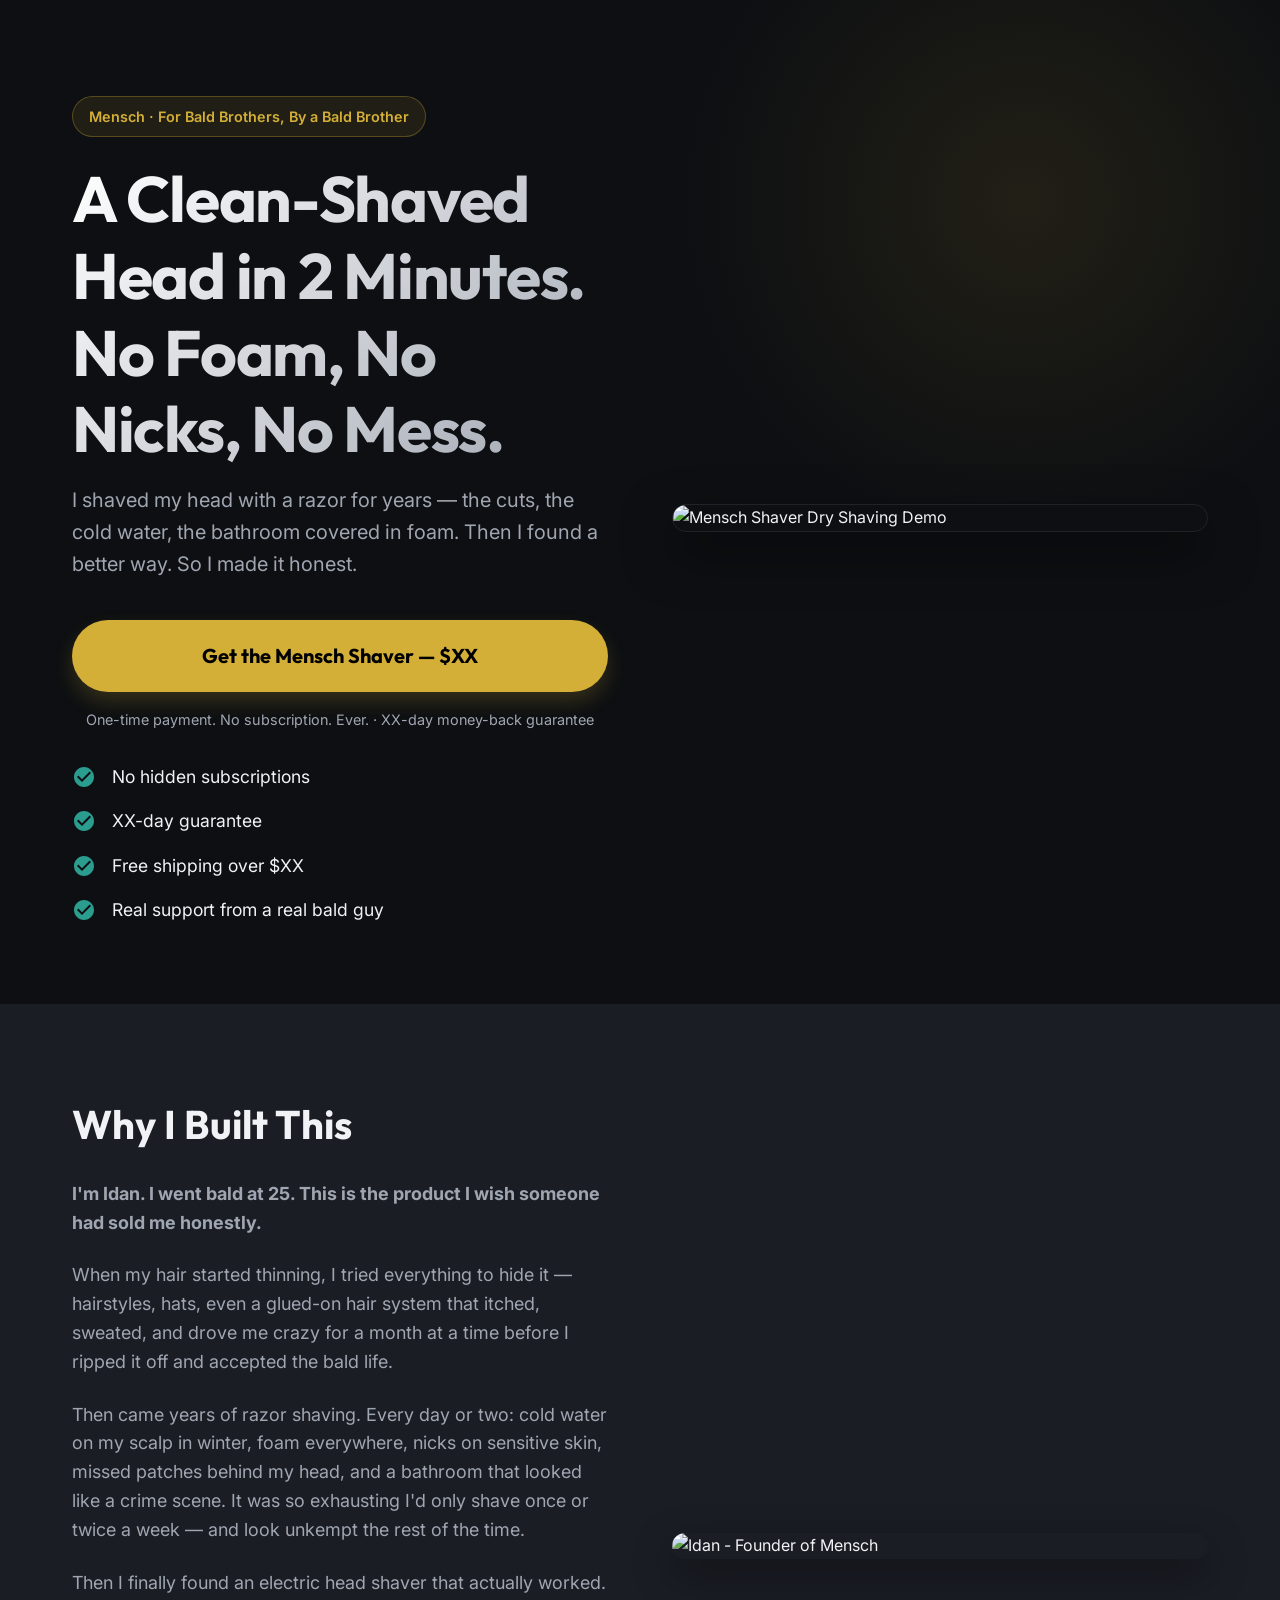
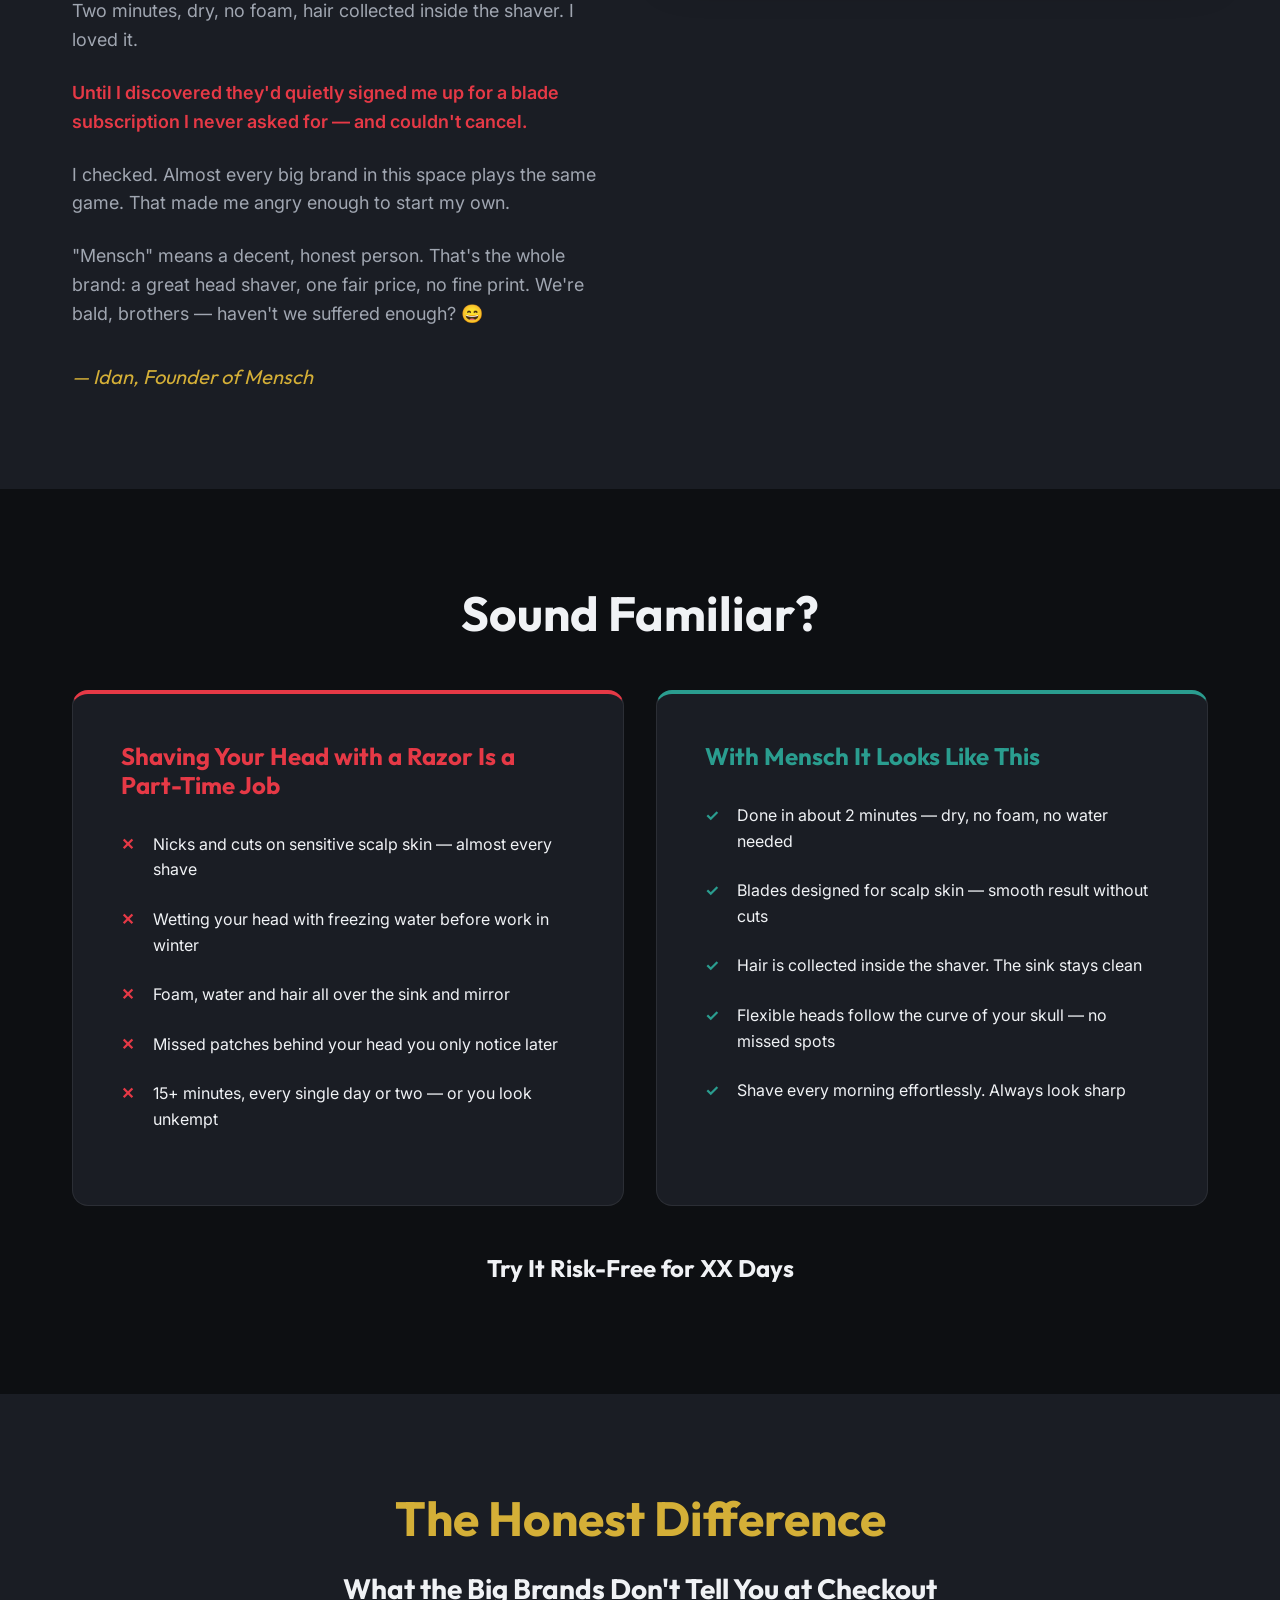
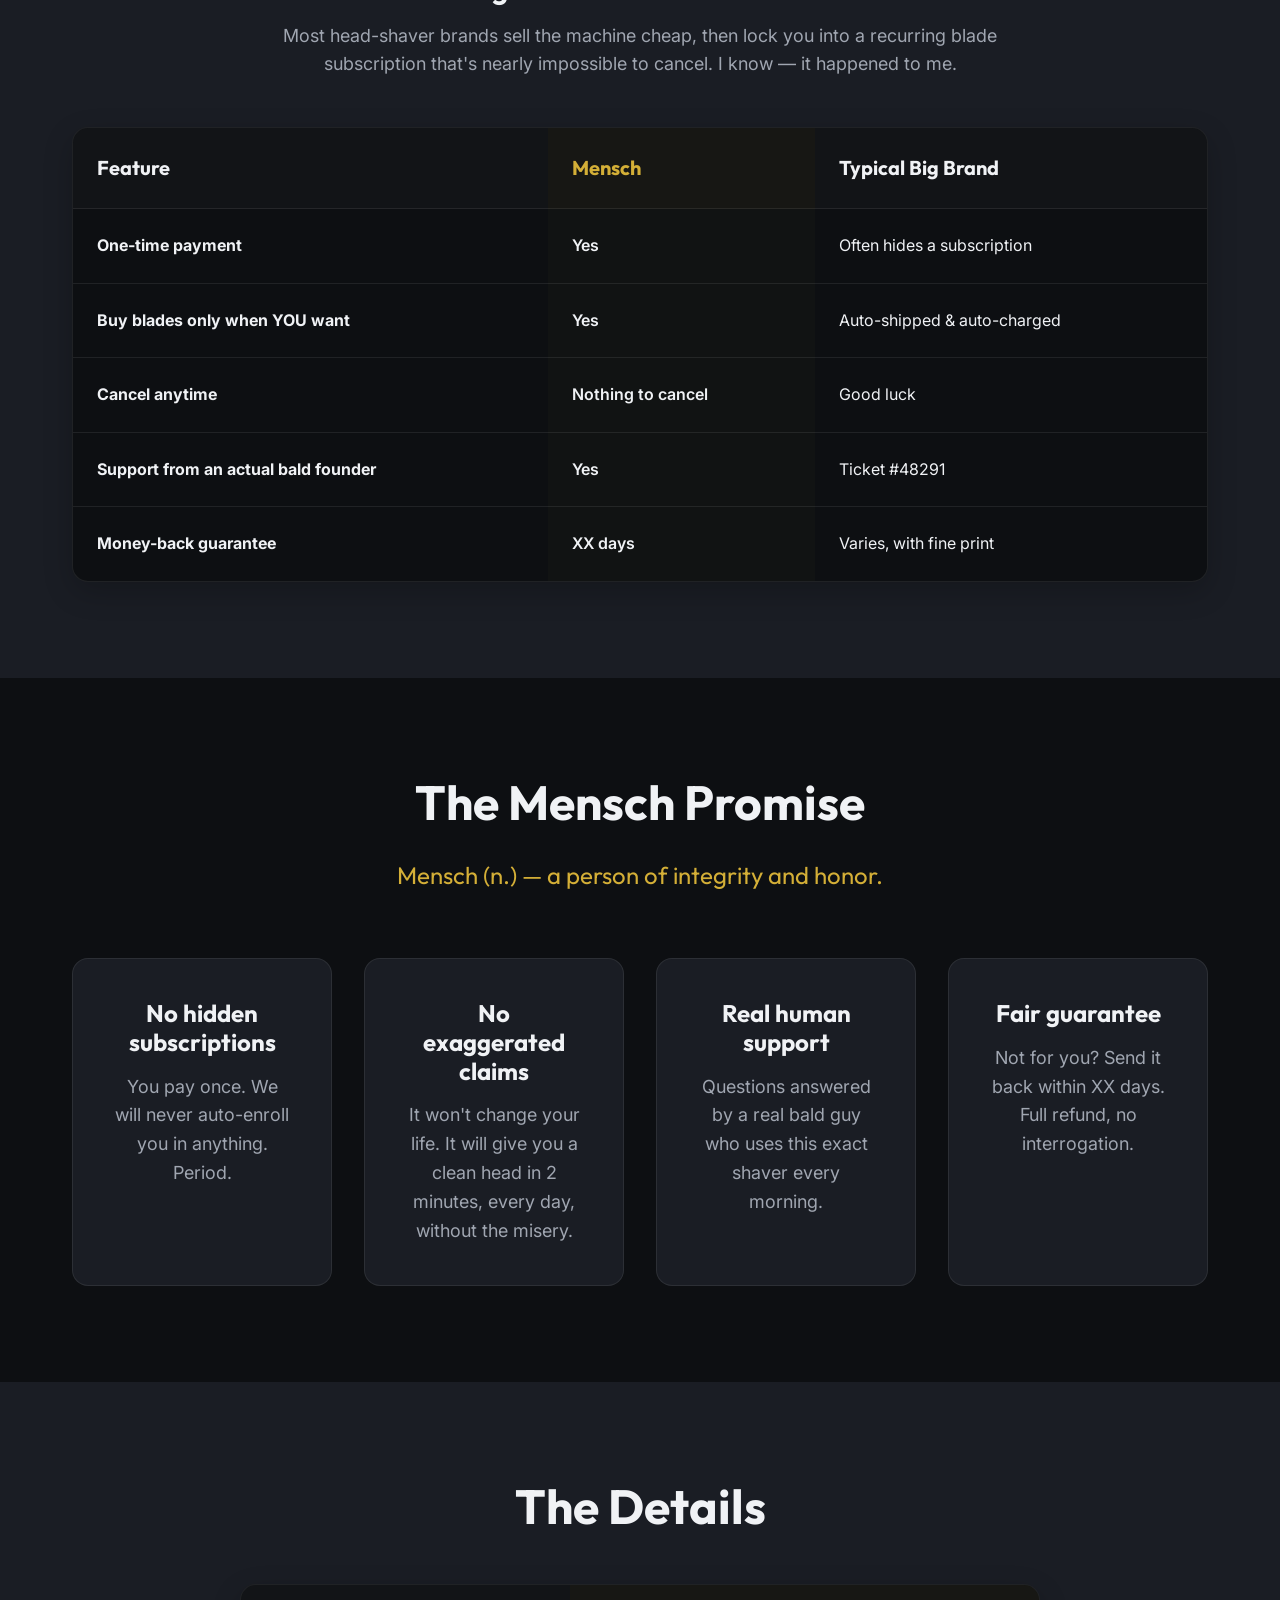
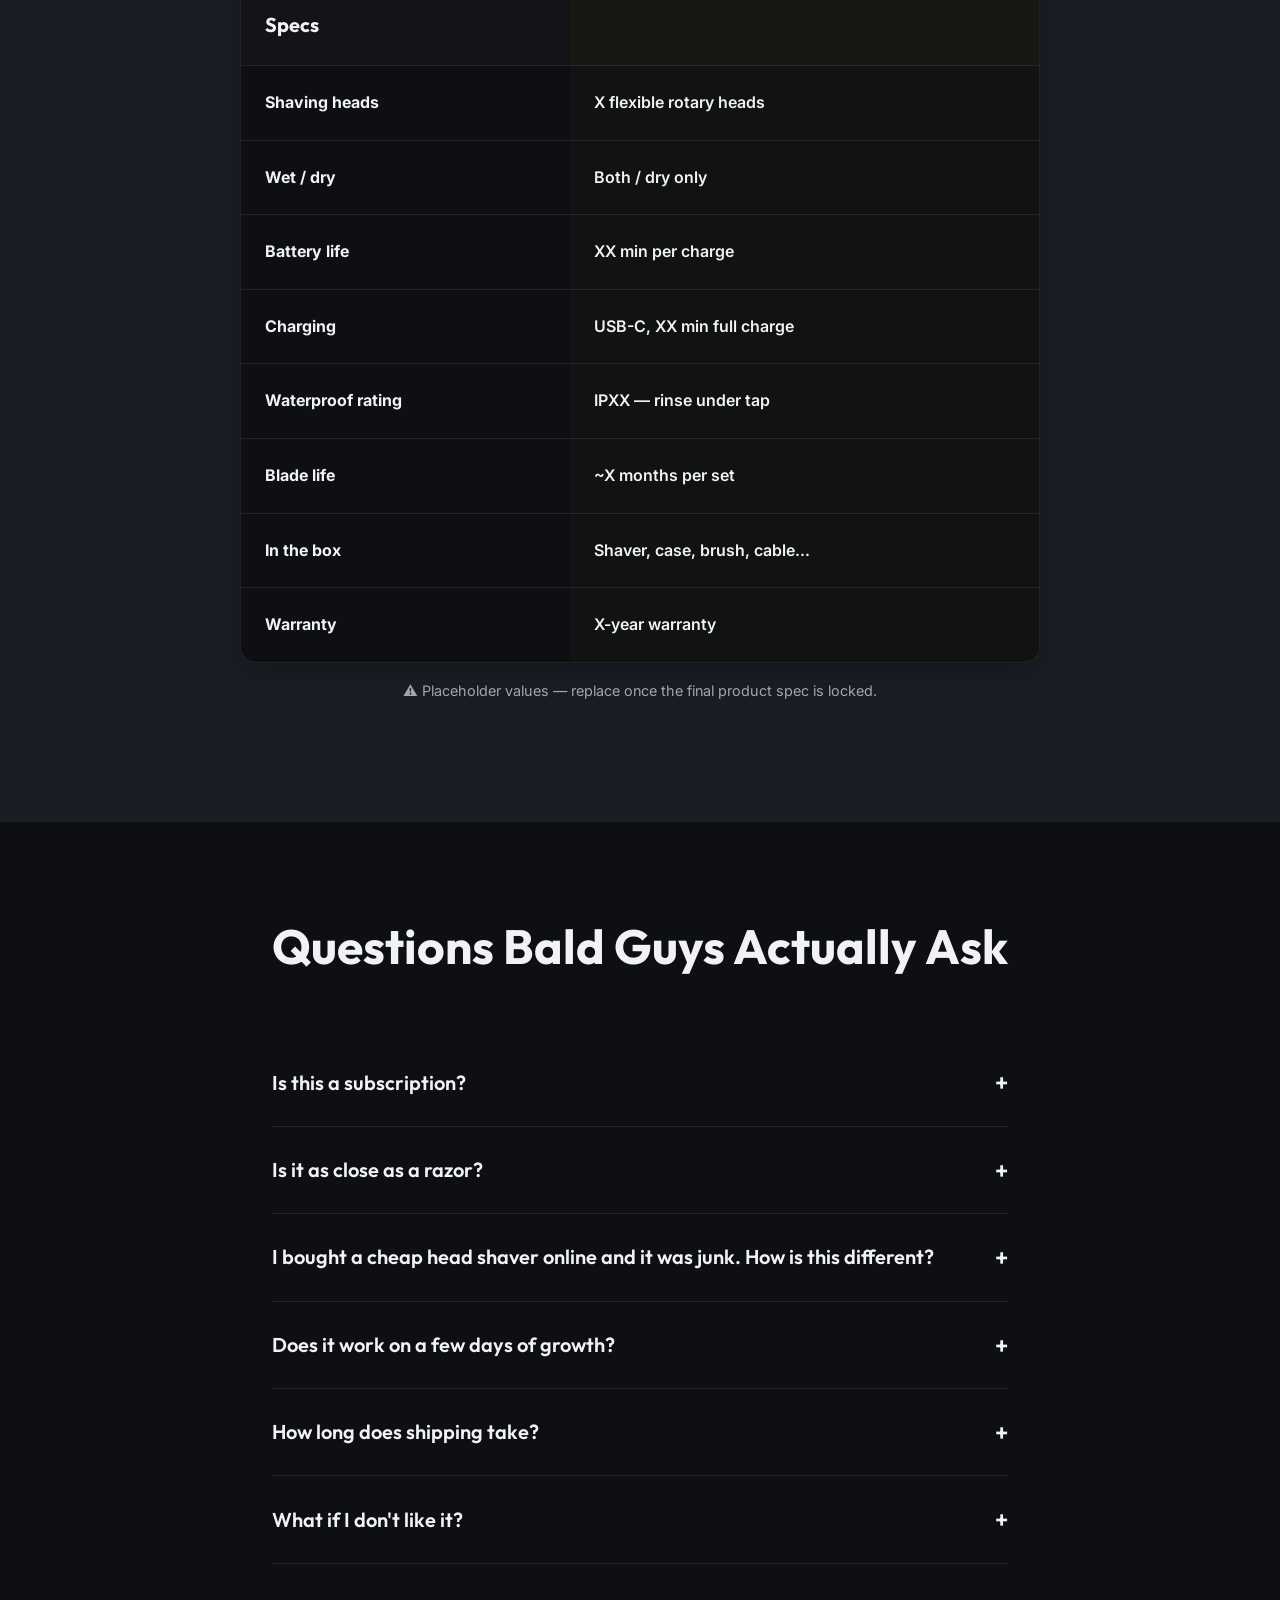
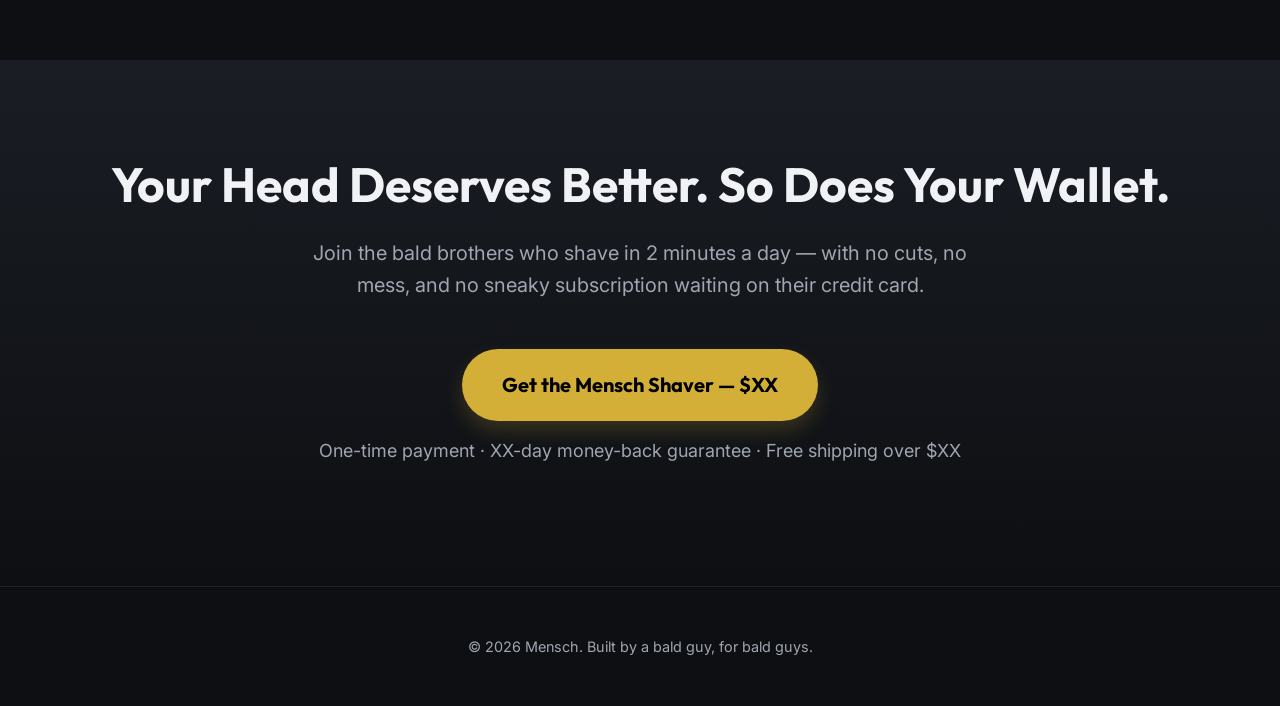
==== v2/index.html @ 5b94446e "Add files via upload" ====
<!DOCTYPE html>
<html lang="en">
<head>
    <meta charset="UTF-8">
    <meta name="viewport" content="width=device-width, initial-scale=1.0">
    <title>Mensch Shaver | For Bald Brothers</title>
    
    <!-- Google Fonts -->
    <link rel="preconnect" href="https://fonts.googleapis.com">
    <link rel="preconnect" href="https://fonts.gstatic.com" crossorigin>
    <link href="https://fonts.googleapis.com/css2?family=Inter:wght@400;500;600&family=Outfit:wght@500;700;800&display=swap" rel="stylesheet">
    
    <link rel="stylesheet" href="styles.css">
</head>
<body>

    <!-- Hero Section -->
    <header class="hero">
        <div class="container hero-content">
            <div class="fade-in">
                <span class="brand-badge">Mensch &middot; For Bald Brothers, By a Bald Brother</span>
                <h1>A Clean-Shaved Head in 2 Minutes.<br>No Foam, No Nicks, No Mess.</h1>
                <p class="hero-subtitle">I shaved my head with a razor for years — the cuts, the cold water, the bathroom covered in foam. Then I found a better way. So I made it honest.</p>
                
                <a href="#cta" class="cta-button" style="display: block; margin-bottom: 0.5rem;">Get the Mensch Shaver — $XX</a>
                <span class="payment-guarantee">One-time payment. No subscription. Ever. &middot; XX-day money-back guarantee</span>

                <ul class="hero-checklist">
                    <li>
                        <svg viewBox="0 0 24 24"><path d="M12 2C6.48 2 2 6.48 2 12s4.48 10 10 10 10-4.48 10-10S17.52 2 12 2zm-2 15l-5-5 1.41-1.41L10 14.17l7.59-7.59L19 8l-9 9z"/></svg>
                        No hidden subscriptions
                    </li>
                    <li>
                        <svg viewBox="0 0 24 24"><path d="M12 2C6.48 2 2 6.48 2 12s4.48 10 10 10 10-4.48 10-10S17.52 2 12 2zm-2 15l-5-5 1.41-1.41L10 14.17l7.59-7.59L19 8l-9 9z"/></svg>
                        XX-day guarantee
                    </li>
                    <li>
                        <svg viewBox="0 0 24 24"><path d="M12 2C6.48 2 2 6.48 2 12s4.48 10 10 10 10-4.48 10-10S17.52 2 12 2zm-2 15l-5-5 1.41-1.41L10 14.17l7.59-7.59L19 8l-9 9z"/></svg>
                        Free shipping over $XX
                    </li>
                    <li>
                        <svg viewBox="0 0 24 24"><path d="M12 2C6.48 2 2 6.48 2 12s4.48 10 10 10 10-4.48 10-10S17.52 2 12 2zm-2 15l-5-5 1.41-1.41L10 14.17l7.59-7.59L19 8l-9 9z"/></svg>
                        Real support from a real bald guy
                    </li>
                </ul>
            </div>
            <div class="hero-image-container fade-in">
                <!-- Fallback to image if video is not available yet -->
                <img src="../assets/shaver.png" alt="Mensch Shaver Dry Shaving Demo">
            </div>
        </div>
    </header>

    <!-- Why I Built This -->
    <section class="story-section">
        <div class="container">
            <div class="story-grid">
                <div class="story-content fade-in">
                    <h2 style="font-size: 2.5rem; margin-bottom: 2rem;">Why I Built This</h2>
                    <p><strong>I'm Idan. I went bald at 25. This is the product I wish someone had sold me honestly.</strong></p>
                    <p>When my hair started thinning, I tried everything to hide it — hairstyles, hats, even a glued-on hair system that itched, sweated, and drove me crazy for a month at a time before I ripped it off and accepted the bald life.</p>
                    <p>Then came years of razor shaving. Every day or two: cold water on my scalp in winter, foam everywhere, nicks on sensitive skin, missed patches behind my head, and a bathroom that looked like a crime scene. It was so exhausting I'd only shave once or twice a week — and look unkempt the rest of the time.</p>
                    <p>Then I finally found an electric head shaver that actually worked. Two minutes, dry, no foam, hair collected inside the shaver. I loved it.</p>
                    <p style="color: var(--danger-color); font-weight: 600;">Until I discovered they'd quietly signed me up for a blade subscription I never asked for — and couldn't cancel.</p>
                    <p>I checked. Almost every big brand in this space plays the same game. That made me angry enough to start my own.</p>
                    <p>"Mensch" means a decent, honest person. That's the whole brand: a great head shaver, one fair price, no fine print. We're bald, brothers — haven't we suffered enough? 😄</p>
                    <div class="signature">— Idan, Founder of Mensch</div>
                </div>
                <div class="story-image fade-in">
                    <img src="../assets/idan.png" alt="Idan - Founder of Mensch">
                </div>
            </div>
        </div>
    </section>

    <!-- Pain vs Gain -->
    <section class="pain-gain-section">
        <div class="container">
            <h2 class="fade-in" style="text-align: center;">Sound Familiar?</h2>
            
            <div class="pain-gain-grid">
                <div class="pain-box fade-in">
                    <h3>Shaving Your Head with a Razor Is a Part-Time Job</h3>
                    <ul class="feature-list" style="margin-top: 2rem;">
                        <li>Nicks and cuts on sensitive scalp skin — almost every shave</li>
                        <li>Wetting your head with freezing water before work in winter</li>
                        <li>Foam, water and hair all over the sink and mirror</li>
                        <li>Missed patches behind your head you only notice later</li>
                        <li>15+ minutes, every single day or two — or you look unkempt</li>
                    </ul>
                </div>
                
                <div class="gain-box fade-in">
                    <h3>With Mensch It Looks Like This</h3>
                    <ul class="feature-list" style="margin-top: 2rem;">
                        <li>Done in about 2 minutes — dry, no foam, no water needed</li>
                        <li>Blades designed for scalp skin — smooth result without cuts</li>
                        <li>Hair is collected inside the shaver. The sink stays clean</li>
                        <li>Flexible heads follow the curve of your skull — no missed spots</li>
                        <li>Shave every morning effortlessly. Always look sharp</li>
                    </ul>
                </div>
            </div>
            
            <div class="fade-in" style="text-align: center; margin-top: 3rem;">
                <h3 style="color: var(--text-primary);">Try It Risk-Free for XX Days</h3>
            </div>
        </div>
    </section>

    <!-- The Honest Difference Table -->
    <section class="table-section">
        <div class="container fade-in">
            <div style="text-align: center; max-width: 800px; margin: 0 auto;">
                <h2 style="color: var(--accent-color);">The Honest Difference</h2>
                <h3 style="color: var(--text-primary); font-size: 1.75rem;">What the Big Brands Don't Tell You at Checkout</h3>
                <p>Most head-shaver brands sell the machine cheap, then lock you into a recurring blade subscription that's nearly impossible to cancel. I know — it happened to me.</p>
            </div>
            
            <div class="table-container">
                <table>
                    <thead>
                        <tr>
                            <th>Feature</th>
                            <th>Mensch</th>
                            <th>Typical Big Brand</th>
                        </tr>
                    </thead>
                    <tbody>
                        <tr>
                            <td><strong>One-time payment</strong></td>
                            <td>Yes</td>
                            <td>Often hides a subscription</td>
                        </tr>
                        <tr>
                            <td><strong>Buy blades only when YOU want</strong></td>
                            <td>Yes</td>
                            <td>Auto-shipped & auto-charged</td>
                        </tr>
                        <tr>
                            <td><strong>Cancel anytime</strong></td>
                            <td>Nothing to cancel</td>
                            <td>Good luck</td>
                        </tr>
                        <tr>
                            <td><strong>Support from an actual bald founder</strong></td>
                            <td>Yes</td>
                            <td>Ticket #48291</td>
                        </tr>
                        <tr>
                            <td><strong>Money-back guarantee</strong></td>
                            <td>XX days</td>
                            <td>Varies, with fine print</td>
                        </tr>
                    </tbody>
                </table>
            </div>
        </div>
    </section>

    <!-- The Mensch Promise -->
    <section class="promise-section" style="padding: 6rem 0;">
        <div class="container fade-in">
            <div style="text-align: center; margin-bottom: 4rem;">
                <h2>The Mensch Promise</h2>
                <p style="font-family: var(--font-heading); font-size: 1.5rem; color: var(--accent-color);">Mensch (n.) — a person of integrity and honor.</p>
            </div>
            
            <div class="promise-grid">
                <div class="promise-card">
                    <h3 style="color: var(--text-primary);">No hidden subscriptions</h3>
                    <p style="margin-bottom: 0;">You pay once. We will never auto-enroll you in anything. Period.</p>
                </div>
                <div class="promise-card">
                    <h3 style="color: var(--text-primary);">No exaggerated claims</h3>
                    <p style="margin-bottom: 0;">It won't change your life. It will give you a clean head in 2 minutes, every day, without the misery.</p>
                </div>
                <div class="promise-card">
                    <h3 style="color: var(--text-primary);">Real human support</h3>
                    <p style="margin-bottom: 0;">Questions answered by a real bald guy who uses this exact shaver every morning.</p>
                </div>
                <div class="promise-card">
                    <h3 style="color: var(--text-primary);">Fair guarantee</h3>
                    <p style="margin-bottom: 0;">Not for you? Send it back within XX days. Full refund, no interrogation.</p>
                </div>
            </div>
        </div>
    </section>

    <!-- Details Specs Table -->
    <section class="table-section">
        <div class="container fade-in">
            <h2 style="text-align: center;">The Details</h2>
            
            <div class="table-container" style="max-width: 800px; margin: 3rem auto 0 auto;">
                <table>
                    <thead>
                        <tr>
                            <th>Specs</th>
                            <th></th>
                        </tr>
                    </thead>
                    <tbody>
                        <tr>
                            <td><strong>Shaving heads</strong></td>
                            <td>X flexible rotary heads</td>
                        </tr>
                        <tr>
                            <td><strong>Wet / dry</strong></td>
                            <td>Both / dry only</td>
                        </tr>
                        <tr>
                            <td><strong>Battery life</strong></td>
                            <td>XX min per charge</td>
                        </tr>
                        <tr>
                            <td><strong>Charging</strong></td>
                            <td>USB-C, XX min full charge</td>
                        </tr>
                        <tr>
                            <td><strong>Waterproof rating</strong></td>
                            <td>IPXX — rinse under tap</td>
                        </tr>
                        <tr>
                            <td><strong>Blade life</strong></td>
                            <td>~X months per set</td>
                        </tr>
                        <tr>
                            <td><strong>In the box</strong></td>
                            <td>Shaver, case, brush, cable...</td>
                        </tr>
                        <tr>
                            <td><strong>Warranty</strong></td>
                            <td>X-year warranty</td>
                        </tr>
                    </tbody>
                </table>
            </div>
            <p style="text-align: center; margin-top: 1rem; font-size: 0.9rem;">⚠ Placeholder values — replace once the final product spec is locked.</p>
        </div>
    </section>

    <!-- FAQ -->
    <section class="faq-container" style="padding: 6rem 0;">
        <div class="container faq-section fade-in">
            <h2 style="text-align: center; margin-bottom: 4rem;">Questions Bald Guys Actually Ask</h2>
            
            <div class="faq-item">
                <div class="faq-question">
                    Is this a subscription?
                    <span class="faq-icon">+</span>
                </div>
                <div class="faq-answer">
                    <p>No. You buy the shaver once. When you eventually need new blades, you order them yourself — if and when you want. We will never auto-charge you.</p>
                </div>
            </div>
            
            <div class="faq-item">
                <div class="faq-question">
                    Is it as close as a razor?
                    <span class="faq-icon">+</span>
                </div>
                <div class="faq-answer">
                    <p>Honest answer: a razor is slightly closer. But the difference is hard to see or feel, and you get it without cuts, foam, water or 15 minutes of your morning. Most guys never go back.</p>
                </div>
            </div>
            
            <div class="faq-item">
                <div class="faq-question">
                    I bought a cheap head shaver online and it was junk. How is this different?
                    <span class="faq-icon">+</span>
                </div>
                <div class="faq-answer">
                    <p>So did I — that's literally in my story above. The cheap ones pull and irritate. This uses [blade/motor differentiator] built specifically for scalp skin. And if it disappoints you, the XX-day guarantee means you're not stuck with it.</p>
                </div>
            </div>
            
            <div class="faq-item">
                <div class="faq-question">
                    Does it work on a few days of growth?
                    <span class="faq-icon">+</span>
                </div>
                <div class="faq-answer">
                    <p>[Answer based on final spec — e.g., handles up to X days of growth]</p>
                </div>
            </div>
            
            <div class="faq-item">
                <div class="faq-question">
                    How long does shipping take?
                    <span class="faq-icon">+</span>
                </div>
                <div class="faq-answer">
                    <p>[Shipping details by region]</p>
                </div>
            </div>
            
            <div class="faq-item">
                <div class="faq-question">
                    What if I don't like it?
                    <span class="faq-icon">+</span>
                </div>
                <div class="faq-answer">
                    <p>Return it within XX days for a full refund. No forms designed to wear you down, no "restocking fees". A mensch keeps his word.</p>
                </div>
            </div>
        </div>
    </section>

    <!-- Final CTA -->
    <section id="cta" style="padding: 6rem 0; text-align: center; background: linear-gradient(180deg, var(--surface-color) 0%, var(--bg-color) 100%);">
        <div class="container fade-in">
            <h2>Your Head Deserves Better. So Does Your Wallet.</h2>
            <p style="font-size: 1.25rem; max-width: 700px; margin: 0 auto 3rem auto;">Join the bald brothers who shave in 2 minutes a day — with no cuts, no mess, and no sneaky subscription waiting on their credit card.</p>
            
            <a href="#" class="cta-button">Get the Mensch Shaver — $XX</a>
            <p style="margin-top: 1rem;">One-time payment &middot; XX-day money-back guarantee &middot; Free shipping over $XX</p>
        </div>
    </section>

    <footer>
        <div class="container">
            &copy; 2026 Mensch. Built by a bald guy, for bald guys.
        </div>
    </footer>

    <script src="script.js"></script>
</body>
</html>
---- v2/styles.css ----
:root {
  --bg-color: #0d0f12;
  --surface-color: #1a1d24;
  --surface-color-light: #242831;
  --text-primary: #f0f2f5;
  --text-secondary: #a0a6b1;
  --accent-color: #d4af37; /* Premium Gold */
  --accent-hover: #b5952f;
  --danger-color: #e63946;
  --success-color: #2a9d8f;
  --border-color: rgba(255,255,255,0.08);
  
  --font-heading: 'Outfit', sans-serif;
  --font-body: 'Inter', sans-serif;
}

* {
  margin: 0;
  padding: 0;
  box-sizing: border-box;
}

body {
  background-color: var(--bg-color);
  color: var(--text-primary);
  font-family: var(--font-body);
  line-height: 1.6;
  -webkit-font-smoothing: antialiased;
  overflow-x: hidden;
}

/* Typography */
h1, h2, h3, h4 {
  font-family: var(--font-heading);
  font-weight: 700;
  line-height: 1.2;
}

h1 {
  font-size: clamp(2.5rem, 5vw, 4rem);
  letter-spacing: -0.02em;
  margin-bottom: 1rem;
  background: linear-gradient(135deg, #fff 0%, #a0a6b1 100%);
  -webkit-background-clip: text;
  -webkit-text-fill-color: transparent;
}

h2 {
  font-size: clamp(2rem, 4vw, 3rem);
  margin-bottom: 1.5rem;
}

h3 {
  font-size: 1.5rem;
  margin-bottom: 1rem;
  color: var(--accent-color);
}

p {
  font-size: 1.125rem;
  color: var(--text-secondary);
  margin-bottom: 1.5rem;
}

/* Layout */
.container {
  max-width: 1200px;
  margin: 0 auto;
  padding: 0 2rem;
}

section {
  padding: 6rem 0;
}

/* Hero Section */
.hero {
  min-height: 100vh;
  display: flex;
  align-items: center;
  position: relative;
  overflow: hidden;
  padding-top: 6rem;
  padding-bottom: 4rem;
}

.hero::before {
  content: '';
  position: absolute;
  top: -10%;
  right: -10%;
  width: 60%;
  height: 60%;
  background: radial-gradient(circle, rgba(212, 175, 55, 0.1) 0%, transparent 70%);
  z-index: 0;
}

.hero-content {
  position: relative;
  z-index: 1;
  display: grid;
  grid-template-columns: 1fr 1fr;
  gap: 4rem;
  align-items: center;
}

.brand-badge {
  display: inline-block;
  background: rgba(212, 175, 55, 0.1);
  color: var(--accent-color);
  padding: 0.5rem 1rem;
  border-radius: 50px;
  font-weight: 600;
  font-size: 0.9rem;
  margin-bottom: 1.5rem;
  border: 1px solid rgba(212, 175, 55, 0.3);
}

.hero-subtitle {
  font-size: 1.25rem;
  color: var(--text-secondary);
  margin-bottom: 2.5rem;
}

.hero-checklist {
  list-style: none;
  margin-top: 2rem;
}

.hero-checklist li {
  display: flex;
  align-items: center;
  margin-bottom: 1rem;
  font-size: 1.1rem;
  color: var(--text-primary);
}

.hero-checklist li svg {
  width: 24px;
  height: 24px;
  fill: var(--success-color);
  margin-right: 1rem;
  flex-shrink: 0;
}

.hero-image-container {
  position: relative;
  border-radius: 24px;
  overflow: hidden;
  box-shadow: 0 20px 50px rgba(0,0,0,0.5);
  border: 1px solid var(--border-color);
}

.hero-image-container img {
  width: 100%;
  height: auto;
  display: block;
}

/* Buttons */
.cta-button {
  display: inline-block;
  background: var(--accent-color);
  color: #000;
  font-family: var(--font-heading);
  font-weight: 700;
  font-size: 1.25rem;
  padding: 1.25rem 2.5rem;
  border-radius: 50px;
  text-decoration: none;
  transition: all 0.3s ease;
  box-shadow: 0 10px 20px rgba(212, 175, 55, 0.2);
  border: none;
  cursor: pointer;
  text-align: center;
}

.cta-button:hover {
  background: var(--accent-hover);
  transform: translateY(-3px);
  box-shadow: 0 15px 30px rgba(212, 175, 55, 0.3);
}

.payment-guarantee {
  font-size: 0.9rem;
  color: var(--text-secondary);
  text-align: center;
  margin-top: 1rem;
  display: block;
}

/* Story Section */
.story-section {
  background-color: var(--surface-color);
}

.story-grid {
  display: grid;
  grid-template-columns: 1fr 1fr;
  gap: 4rem;
  align-items: center;
}

.story-image {
  border-radius: 20px;
  overflow: hidden;
  box-shadow: 0 15px 40px rgba(0,0,0,0.4);
}

.story-image img {
  width: 100%;
  height: auto;
  display: block;
  filter: grayscale(20%);
}

.signature {
  font-family: 'Outfit', sans-serif;
  font-size: 1.25rem;
  color: var(--accent-color);
  margin-top: 2rem;
  font-style: italic;
}

/* Compare Pain vs Gain */
.pain-gain-section {
  padding: 6rem 0;
}

.pain-gain-grid {
  display: grid;
  grid-template-columns: 1fr 1fr;
  gap: 2rem;
  margin-top: 3rem;
}

.pain-box, .gain-box {
  background: var(--surface-color);
  padding: 3rem;
  border-radius: 16px;
  border: 1px solid var(--border-color);
}

.pain-box {
  border-top: 4px solid var(--danger-color);
}

.gain-box {
  border-top: 4px solid var(--success-color);
}

.pain-box h3 { color: var(--danger-color); }
.gain-box h3 { color: var(--success-color); }

.feature-list {
  list-style: none;
}

.feature-list li {
  position: relative;
  padding-left: 2rem;
  margin-bottom: 1.5rem;
  color: var(--text-primary);
}

.pain-box .feature-list li::before {
  content: '✕';
  position: absolute;
  left: 0;
  color: var(--danger-color);
  font-weight: bold;
}

.gain-box .feature-list li::before {
  content: '✓';
  position: absolute;
  left: 0;
  color: var(--success-color);
  font-weight: bold;
}

/* Tables */
.table-section {
  background: var(--surface-color);
}

.table-container {
  overflow-x: auto;
  background: var(--bg-color);
  border-radius: 16px;
  border: 1px solid var(--border-color);
  box-shadow: 0 10px 30px rgba(0,0,0,0.2);
  margin-top: 3rem;
}

table {
  width: 100%;
  border-collapse: collapse;
  text-align: left;
}

th, td {
  padding: 1.5rem;
  border-bottom: 1px solid var(--border-color);
}

th {
  font-family: var(--font-heading);
  font-size: 1.25rem;
  color: var(--text-primary);
  background: rgba(255,255,255,0.02);
}

th:nth-child(2) { color: var(--accent-color); background: rgba(212, 175, 55, 0.05); }
td:nth-child(2) { font-weight: 600; color: var(--text-primary); background: rgba(212, 175, 55, 0.02); }

tr:last-child td { border-bottom: none; }

/* Promise Grid */
.promise-grid {
  display: grid;
  grid-template-columns: repeat(auto-fit, minmax(250px, 1fr));
  gap: 2rem;
  margin-top: 3rem;
}

.promise-card {
  background: var(--surface-color);
  padding: 2.5rem;
  border-radius: 16px;
  border: 1px solid var(--border-color);
  text-align: center;
  transition: transform 0.3s ease;
}

.promise-card:hover {
  transform: translateY(-5px);
  border-color: rgba(212, 175, 55, 0.3);
}

/* FAQ Accordion */
.faq-section {
  max-width: 800px;
  margin: 0 auto;
}

.faq-item {
  border-bottom: 1px solid var(--border-color);
  padding: 1.5rem 0;
}

.faq-question {
  display: flex;
  justify-content: space-between;
  align-items: center;
  cursor: pointer;
  font-family: var(--font-heading);
  font-size: 1.25rem;
  font-weight: 600;
  color: var(--text-primary);
  transition: color 0.3s ease;
}

.faq-question:hover {
  color: var(--accent-color);
}

.faq-icon {
  font-size: 1.5rem;
  transition: transform 0.3s ease;
}

.faq-item.active .faq-icon {
  transform: rotate(45deg);
  color: var(--accent-color);
}

.faq-answer {
  max-height: 0;
  overflow: hidden;
  transition: max-height 0.3s ease;
  color: var(--text-secondary);
}

.faq-answer p {
  padding-top: 1rem;
  margin-bottom: 0;
}

/* Footer */
footer {
  text-align: center;
  padding: 3rem 0;
  border-top: 1px solid var(--border-color);
  color: var(--text-secondary);
  font-size: 0.9rem;
}

/* Responsive */
@media (max-width: 992px) {
  .hero-content, .story-grid, .pain-gain-grid {
    grid-template-columns: 1fr;
  }
  .story-image { order: -1; }
  .hero { padding-top: 8rem; }
}

/* Animations */
.fade-in {
  opacity: 0;
  transform: translateY(30px);
  transition: opacity 0.8s cubic-bezier(0.2, 0.8, 0.2, 1), transform 0.8s cubic-bezier(0.2, 0.8, 0.2, 1);
}
.fade-in.visible {
  opacity: 1;
  transform: translateY(0);
}
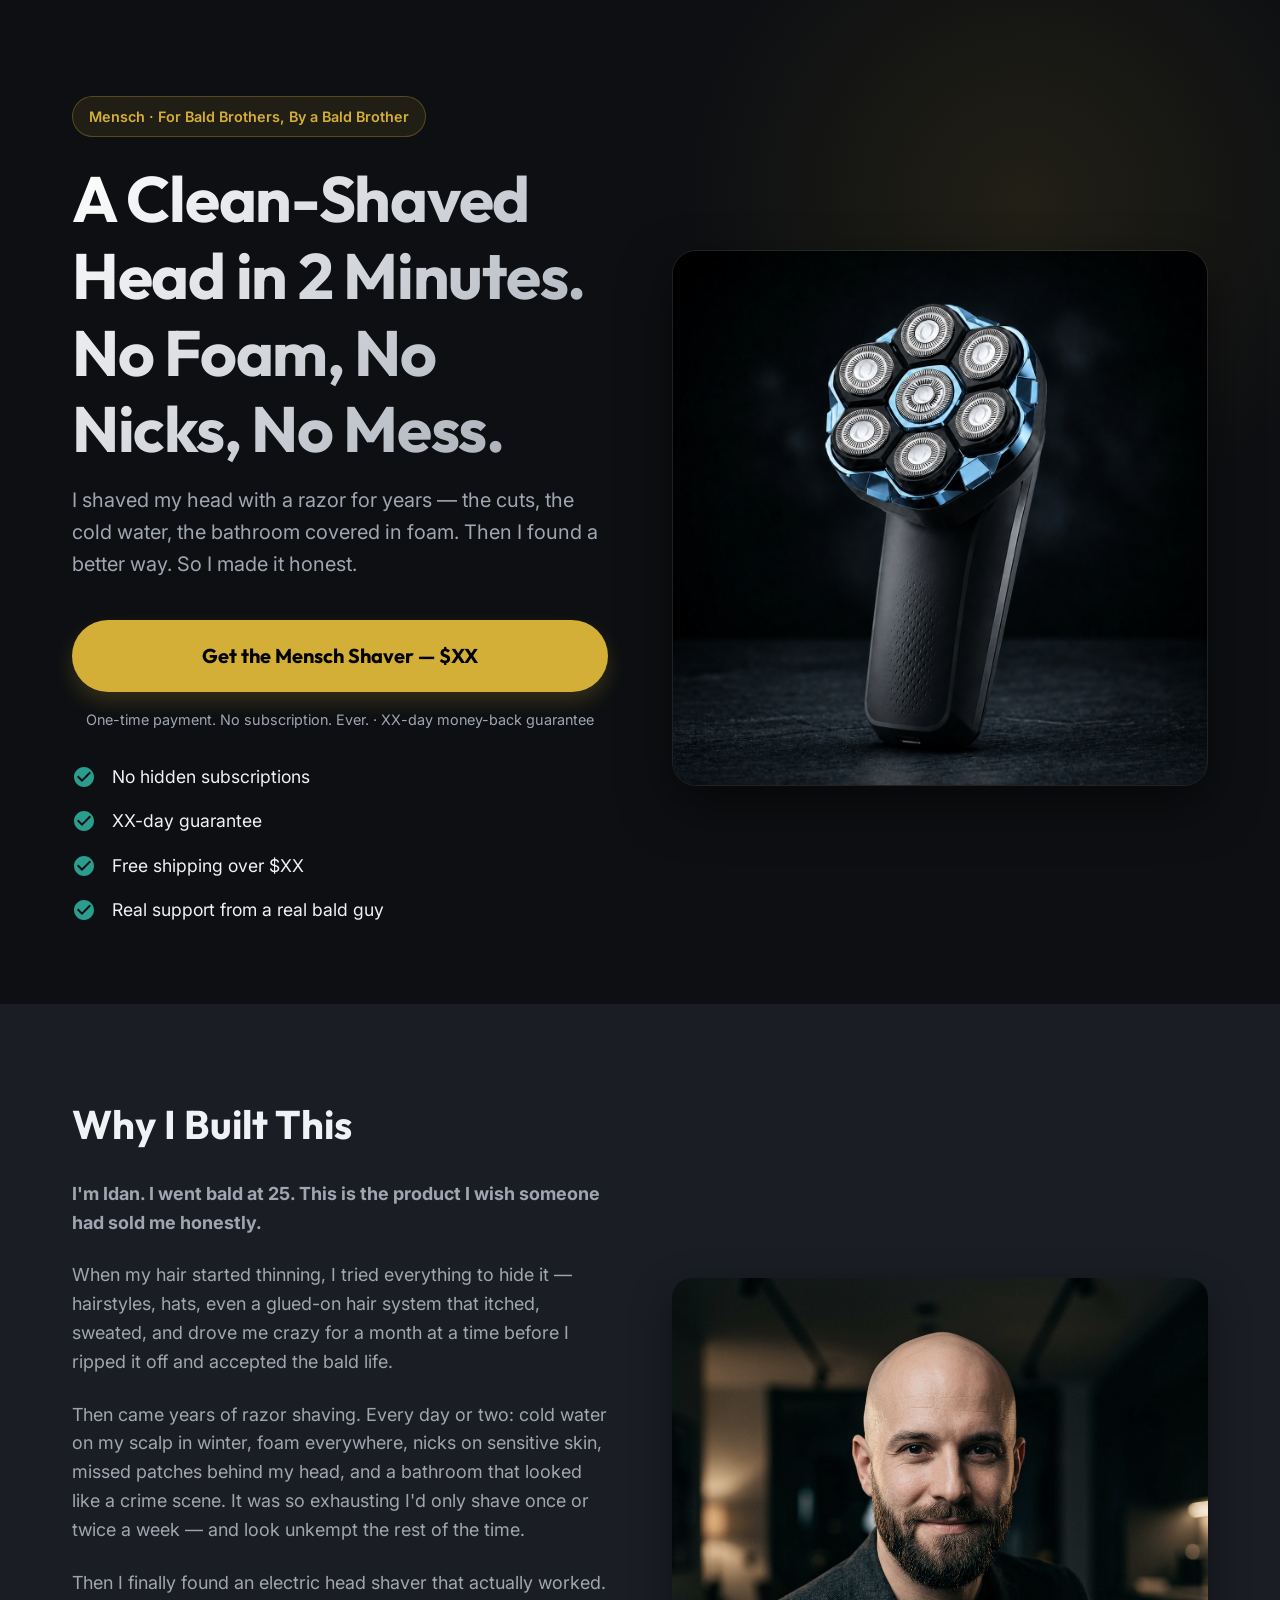
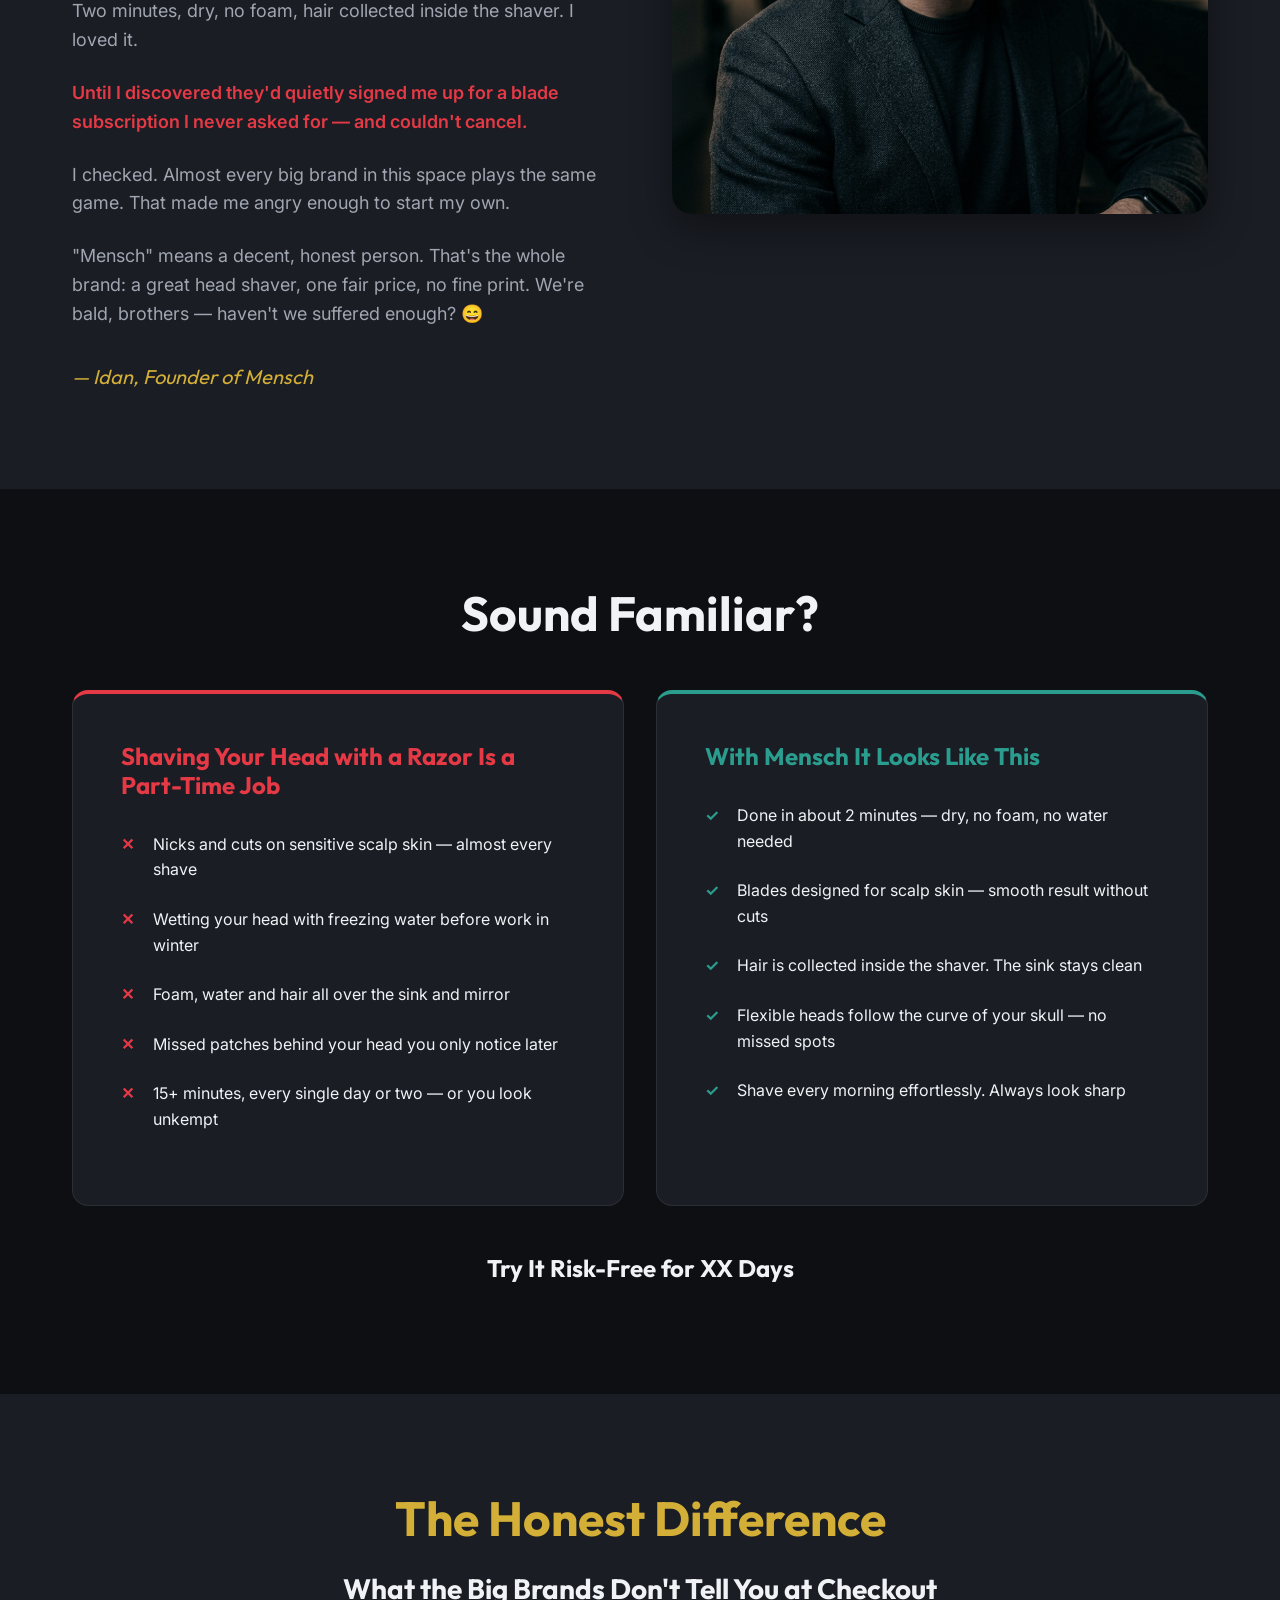
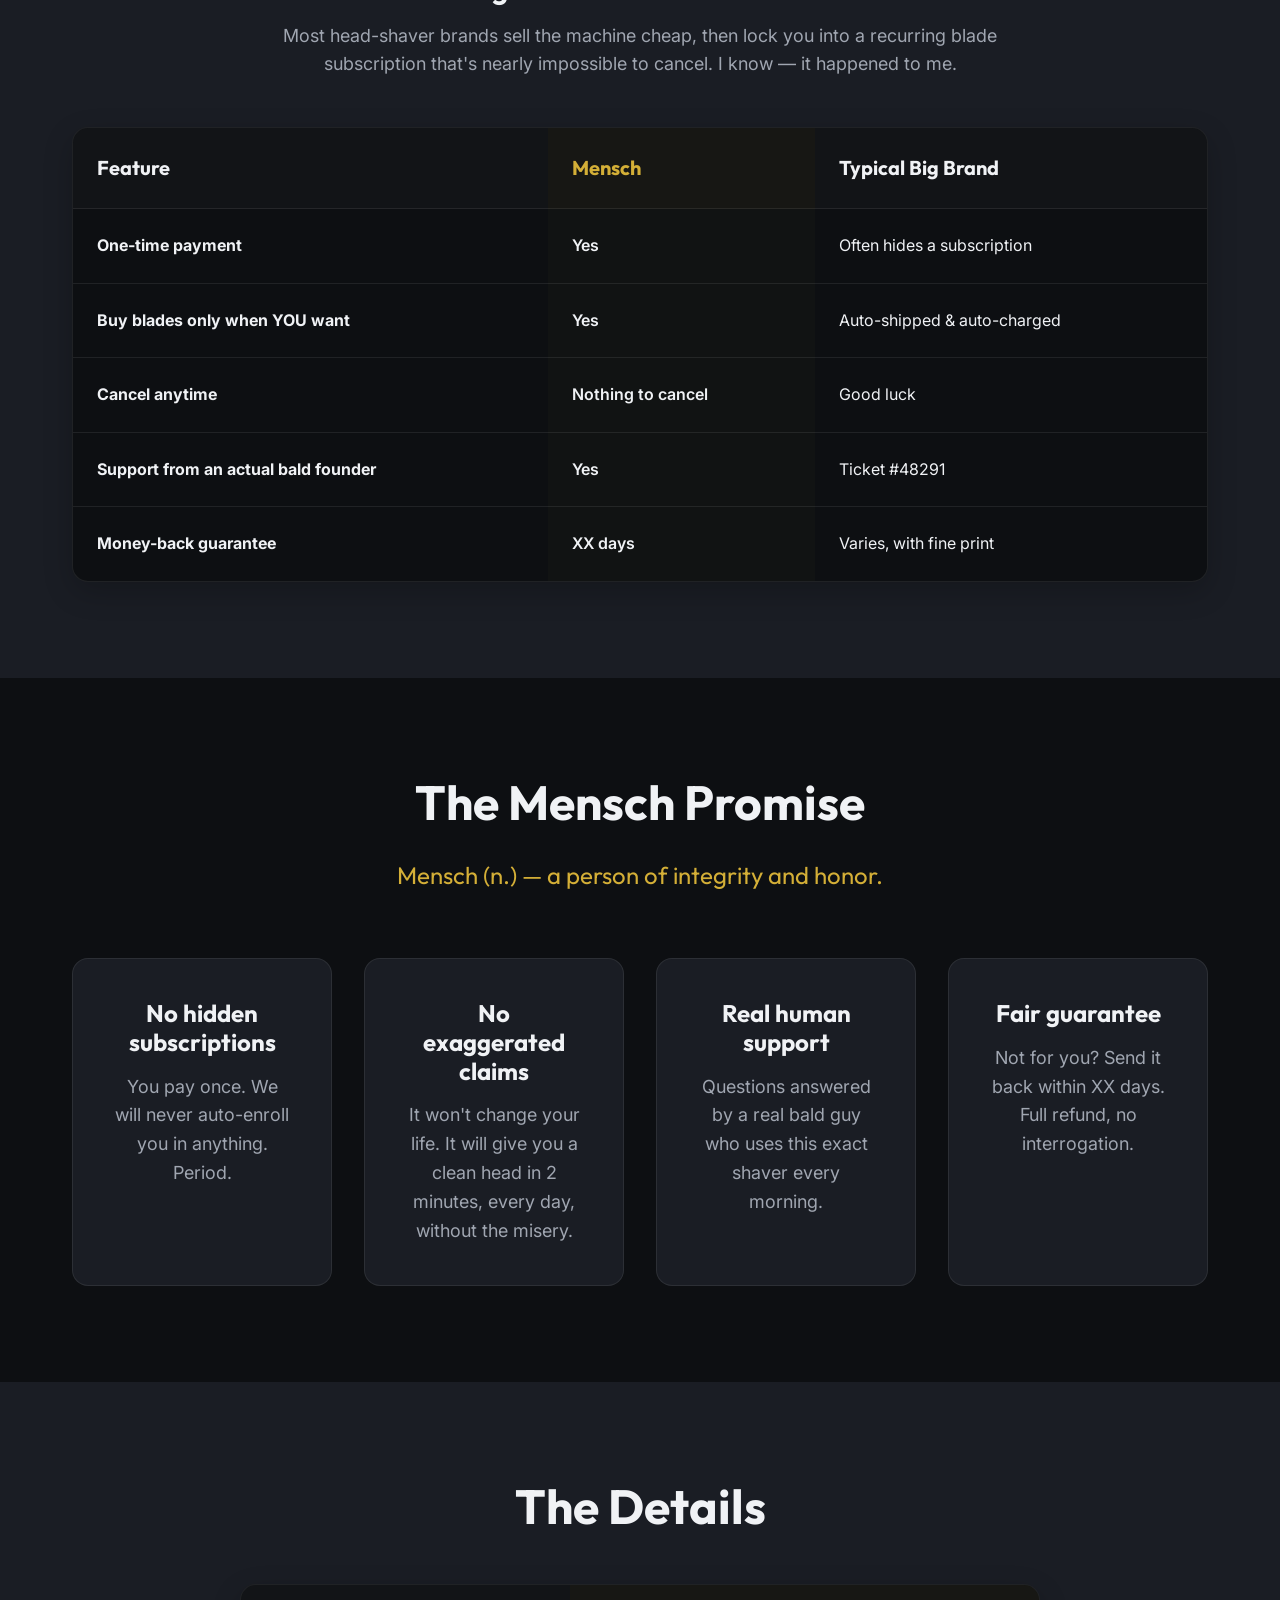
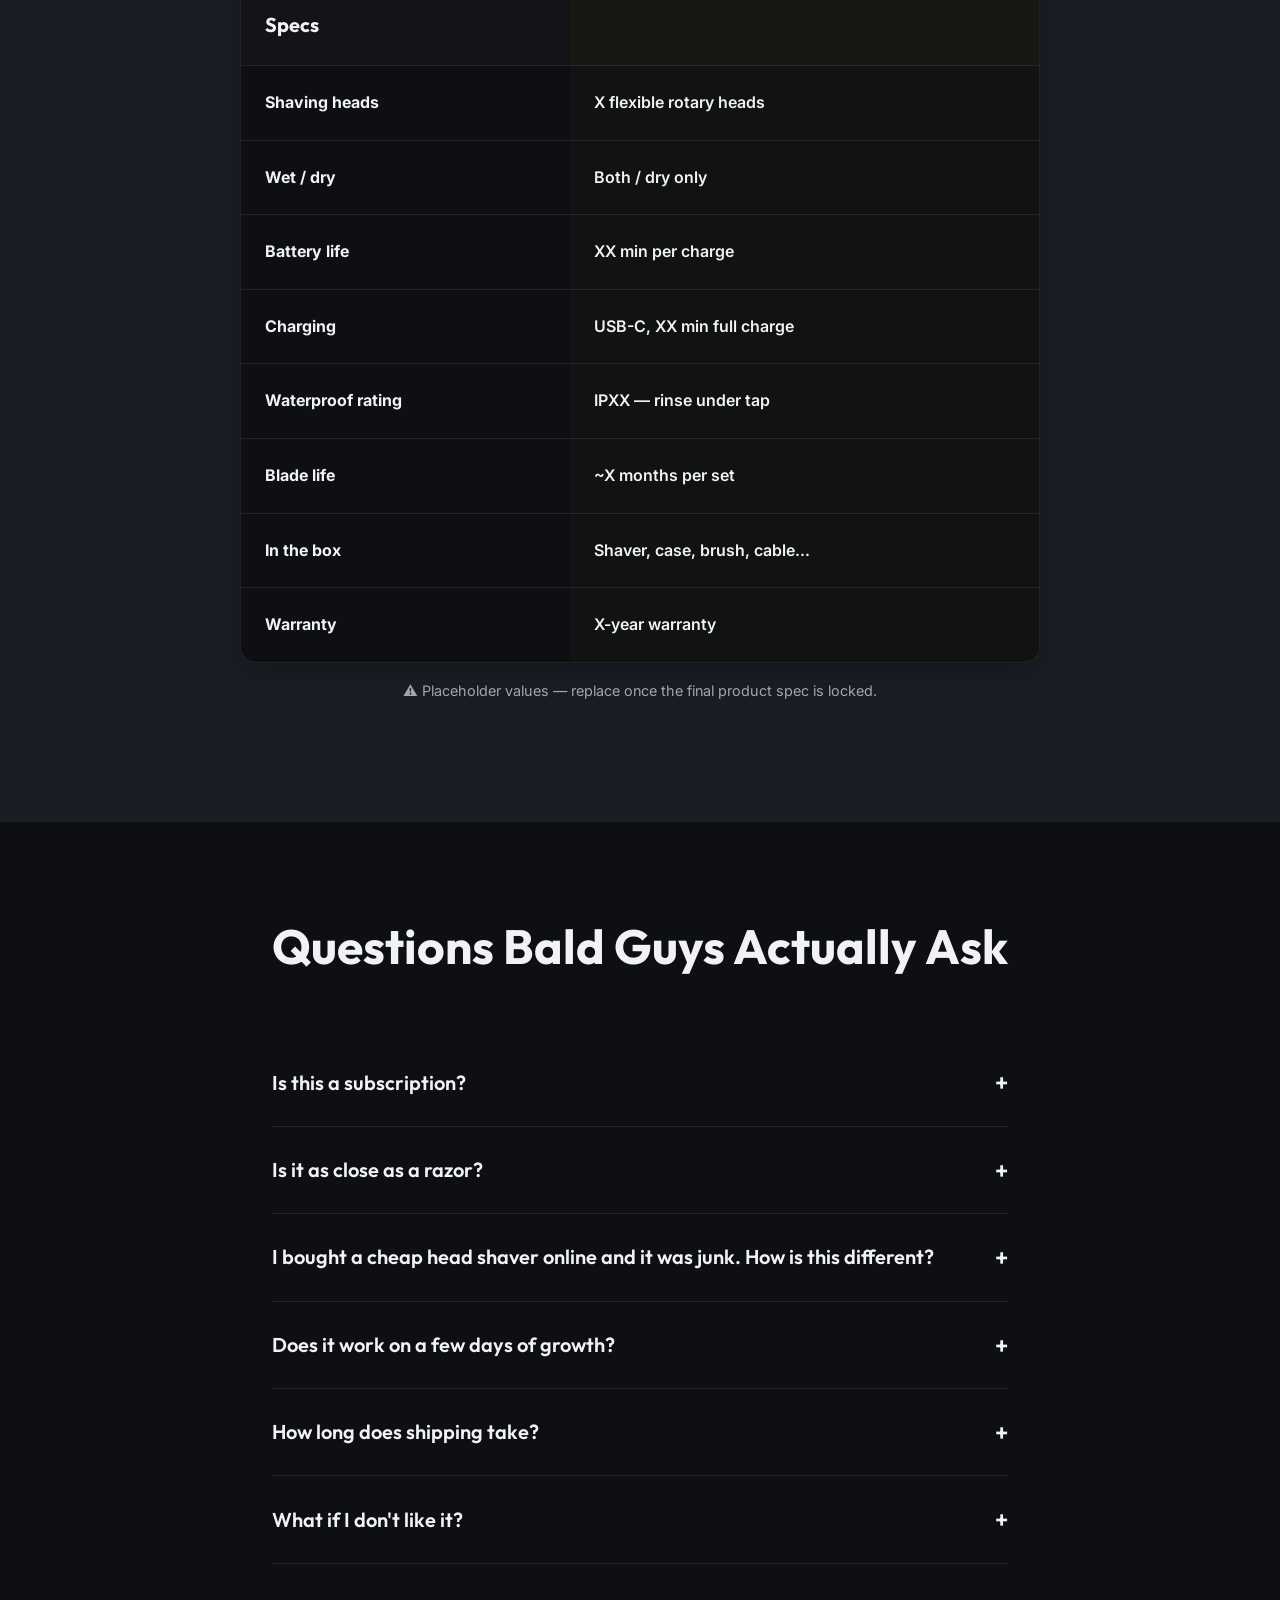
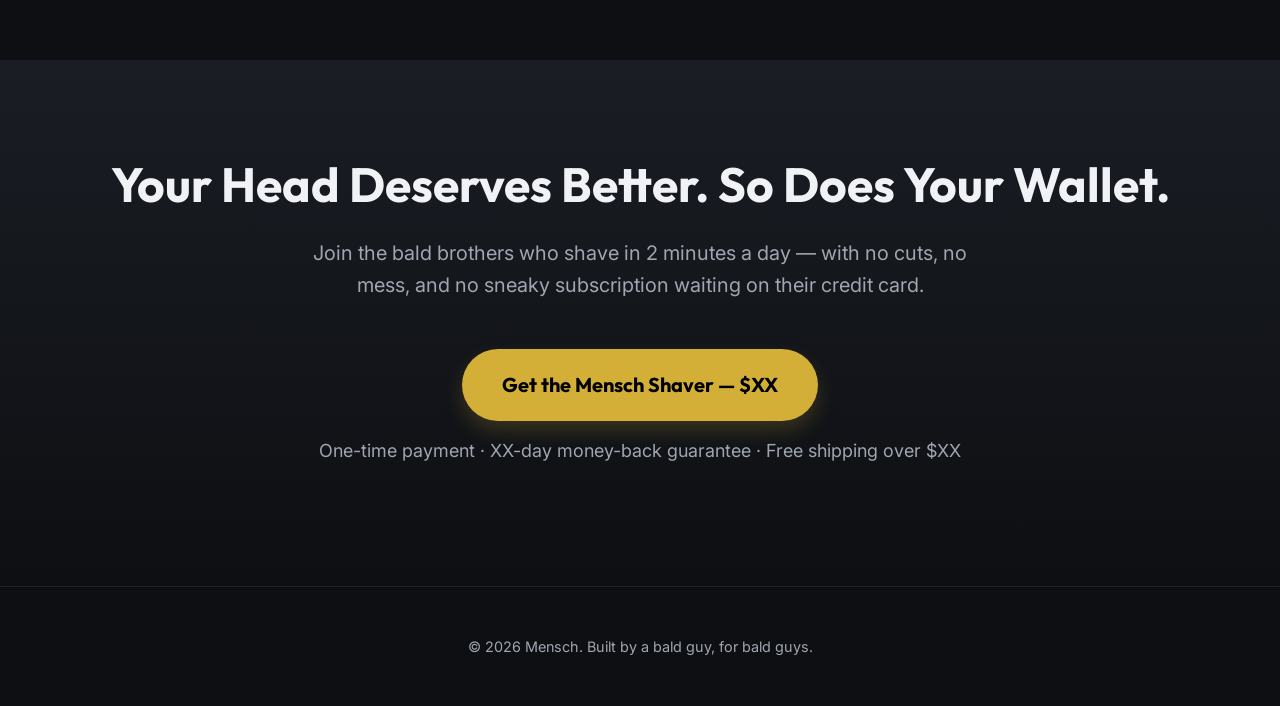
==== commit 63e7fb90: "Add files via upload" ====
--- a/v2/index.html
+++ b/v2/index.html
@@ -46,7 +46,7 @@
             </div>
             <div class="hero-image-container fade-in">
                 <!-- Fallback to image if video is not available yet -->
-                <img src="../assets/shaver.png" alt="Mensch Shaver Dry Shaving Demo">
+                <img src="assets/shaver.png" alt="Mensch Shaver Dry Shaving Demo">
             </div>
         </div>
     </header>
@@ -67,7 +67,7 @@
                     <div class="signature">— Idan, Founder of Mensch</div>
                 </div>
                 <div class="story-image fade-in">
-                    <img src="../assets/idan.png" alt="Idan - Founder of Mensch">
+                    <img src="assets/idan.png" alt="Idan - Founder of Mensch">
                 </div>
             </div>
         </div>
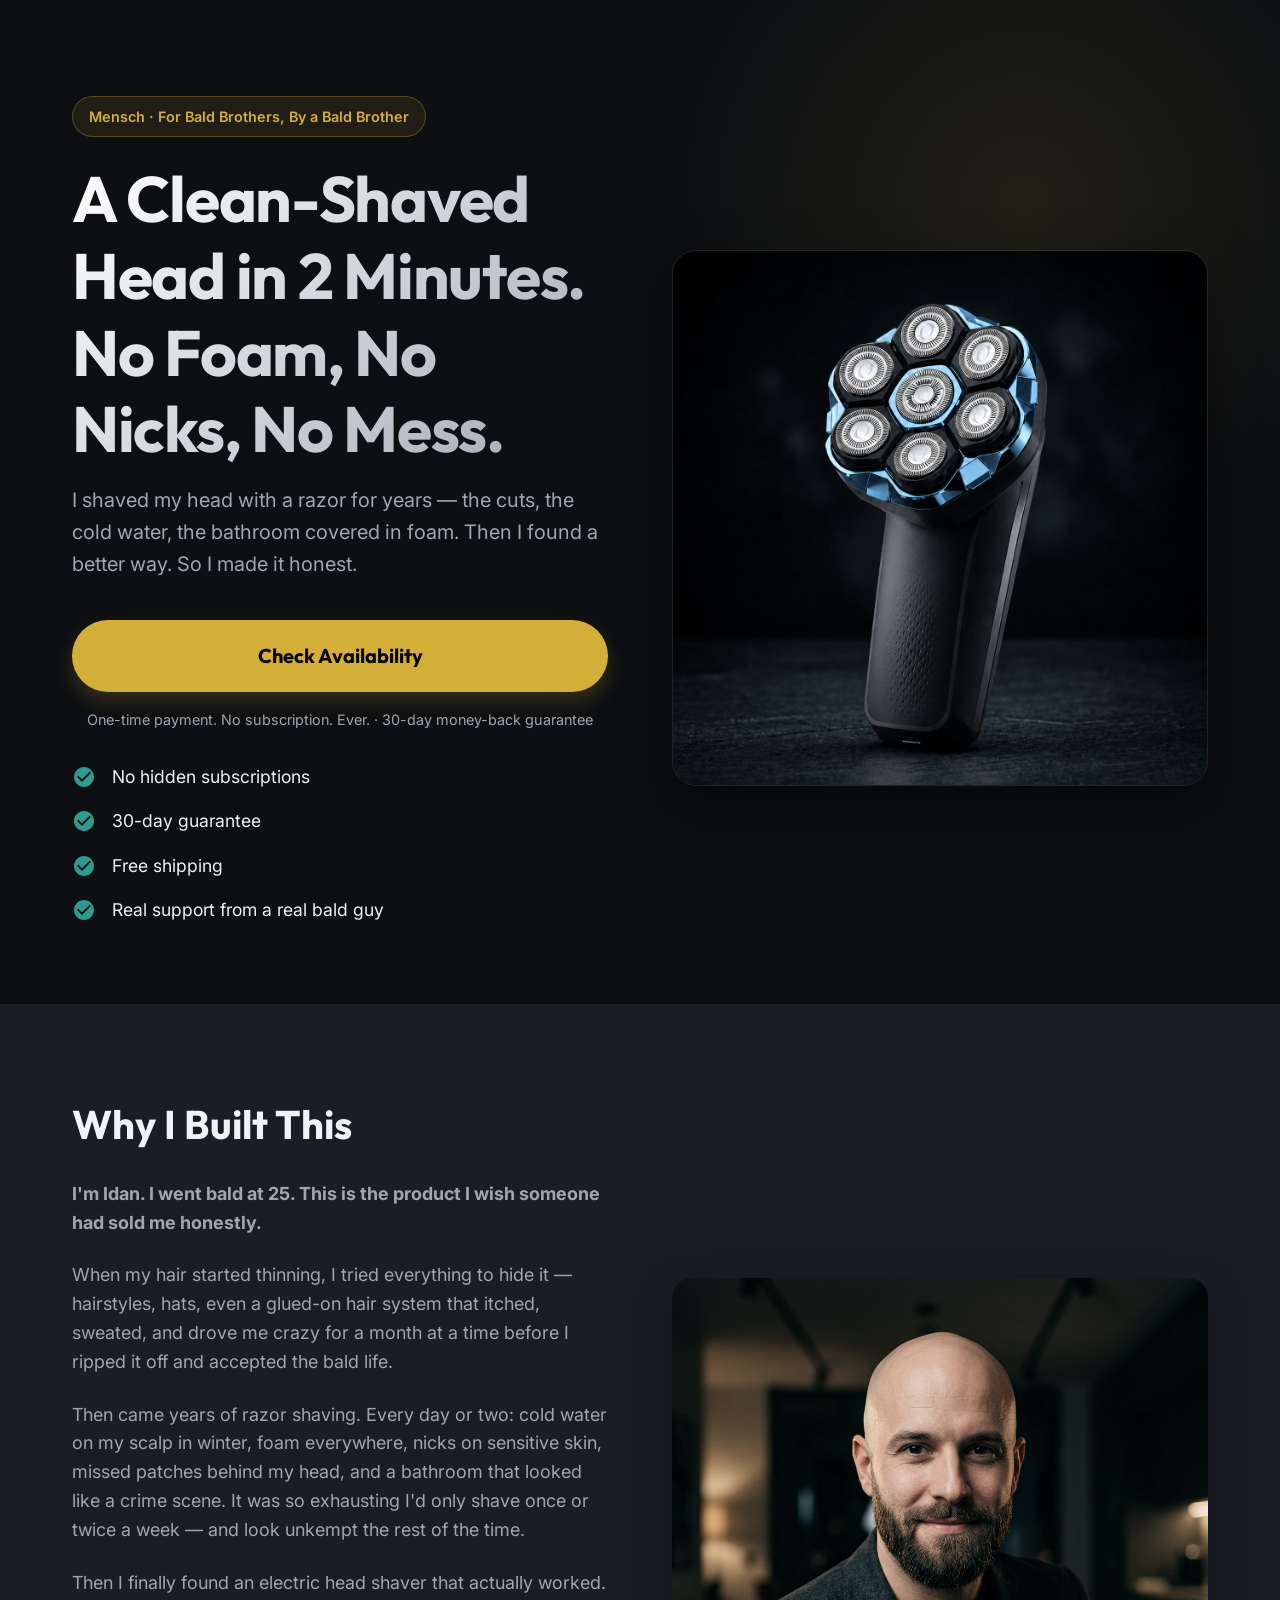
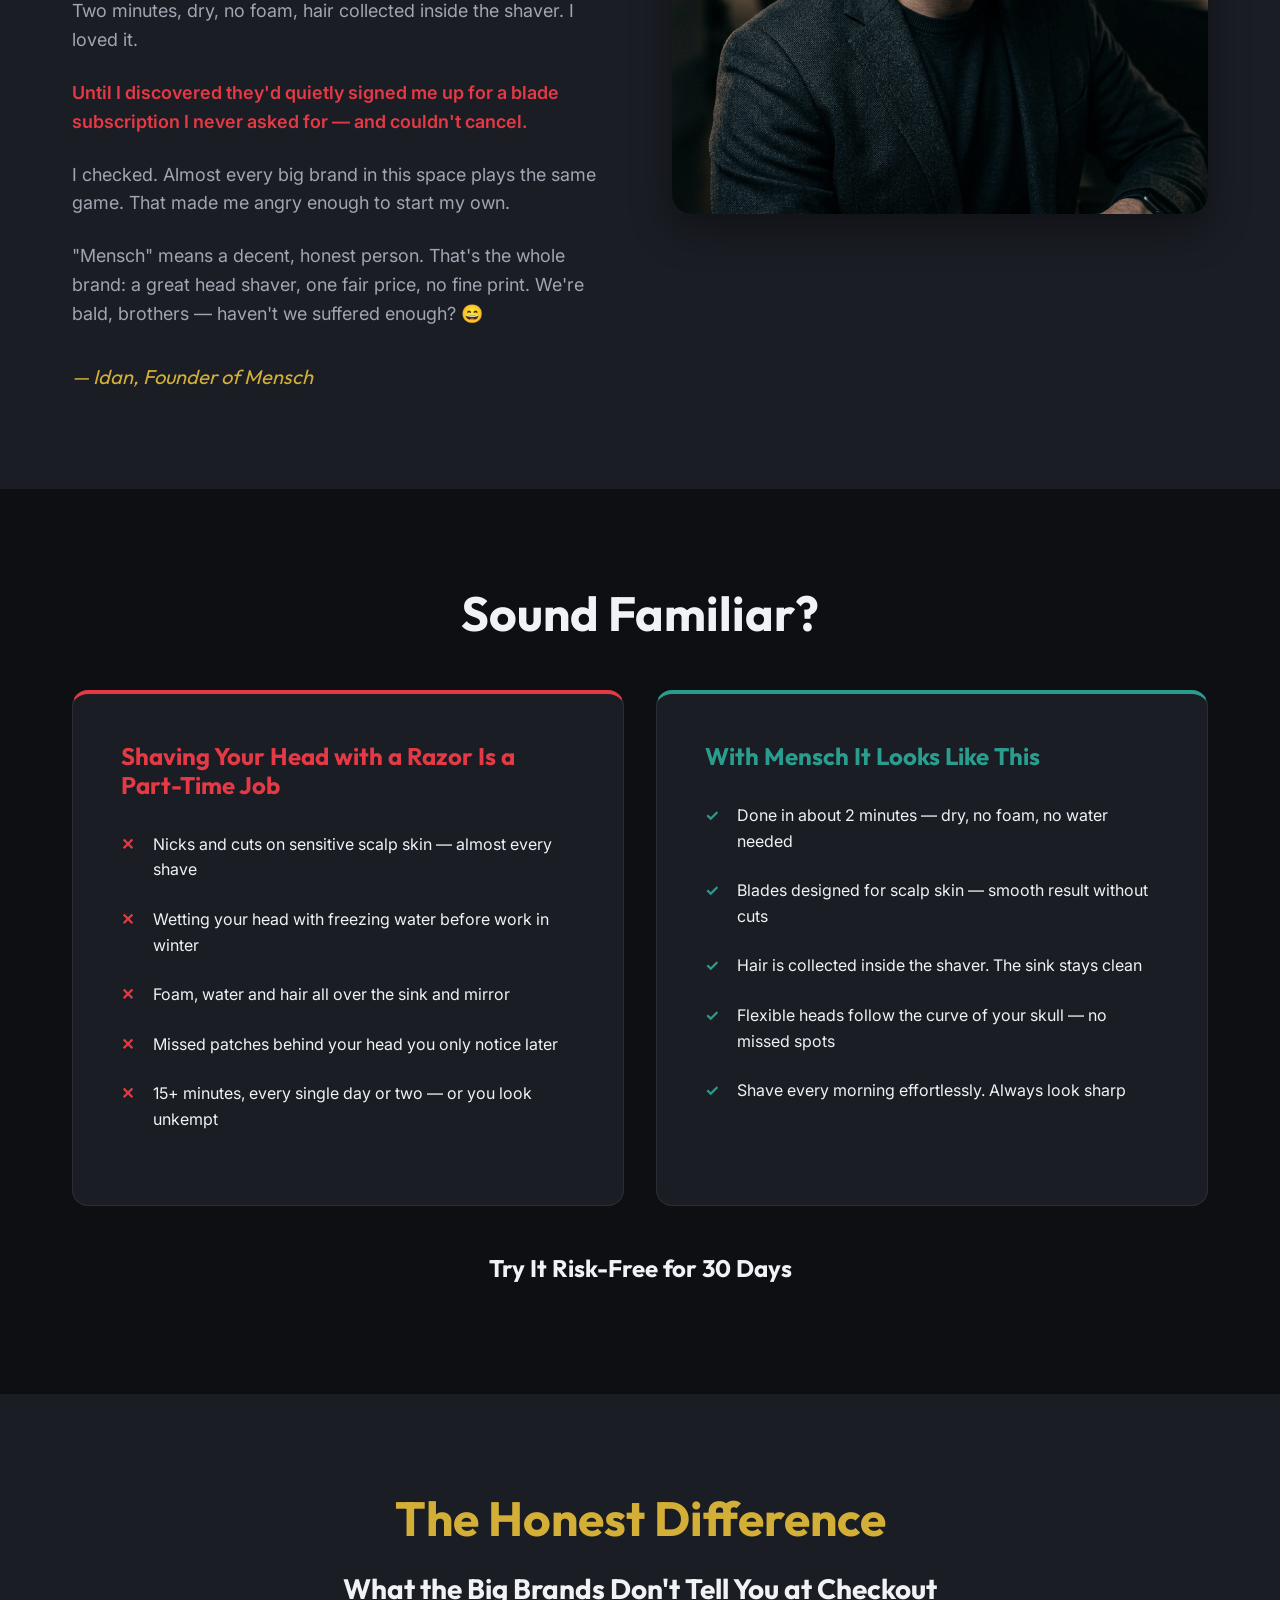
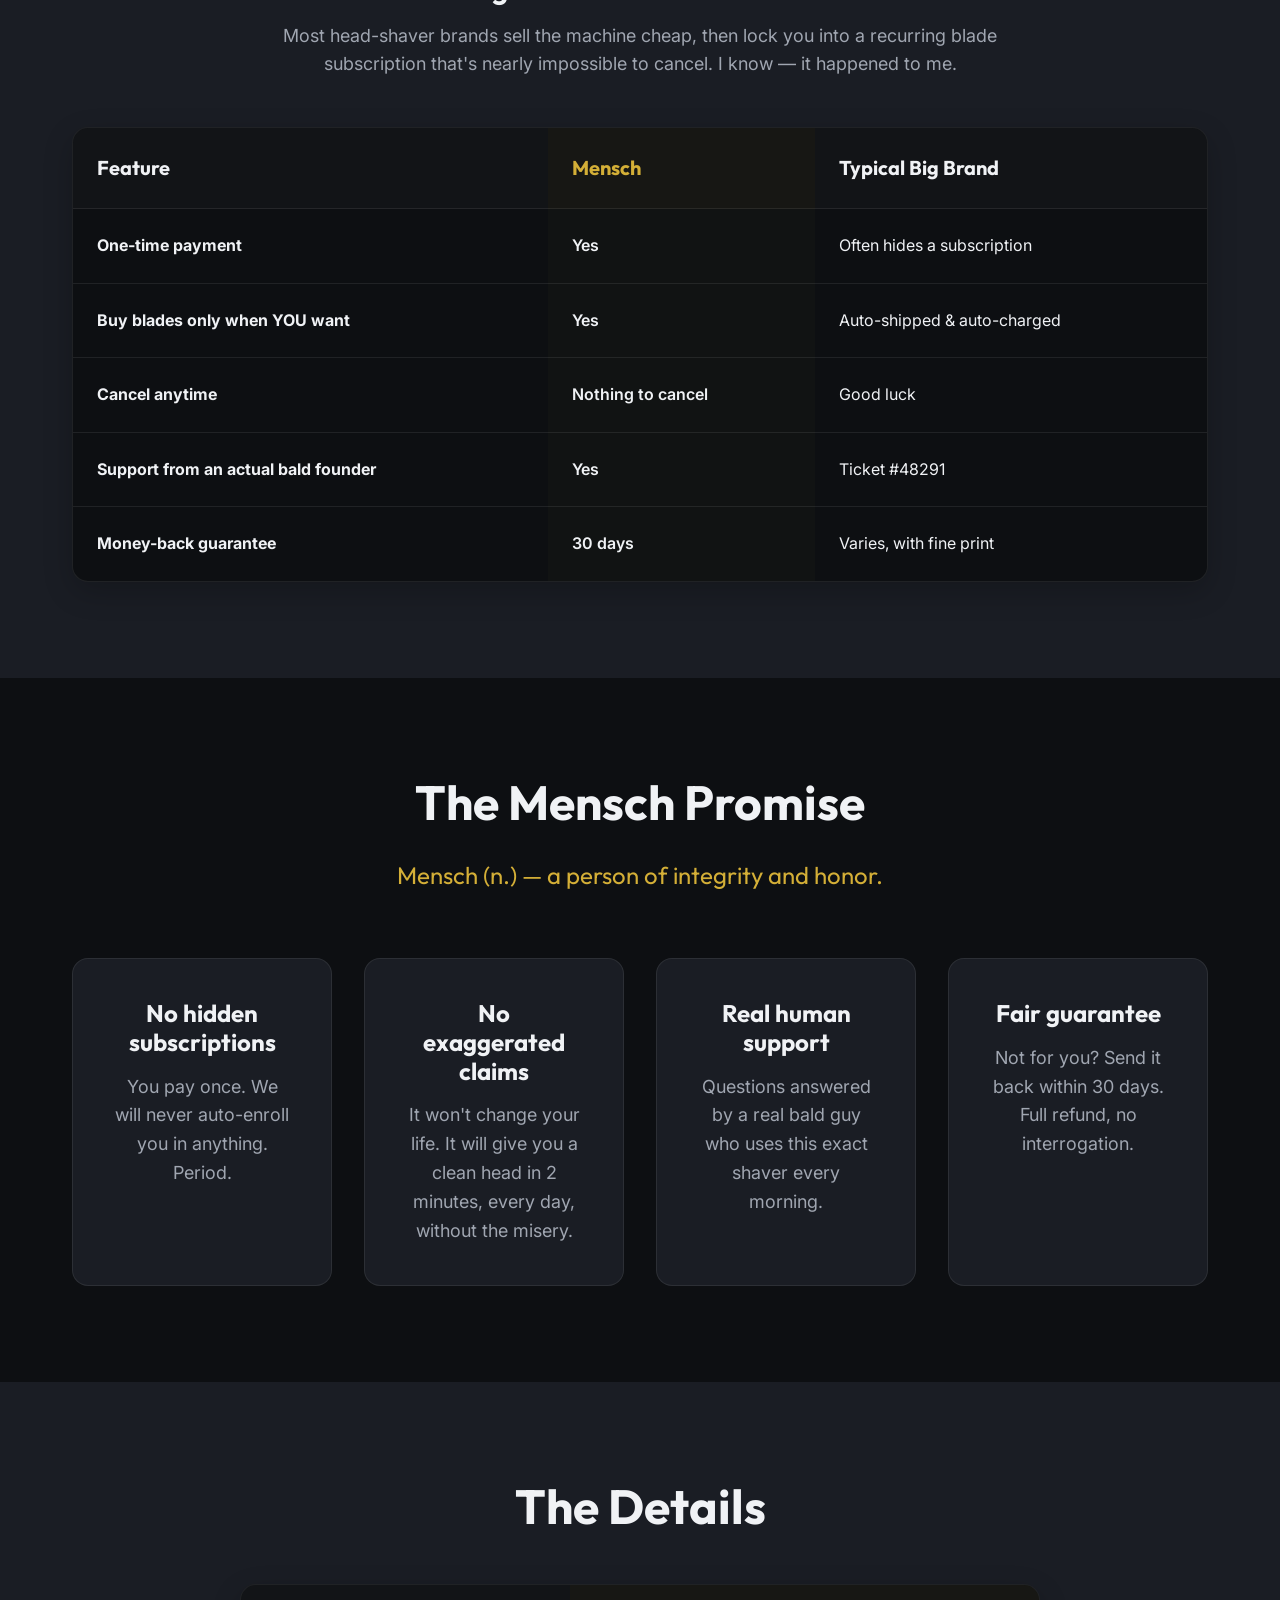
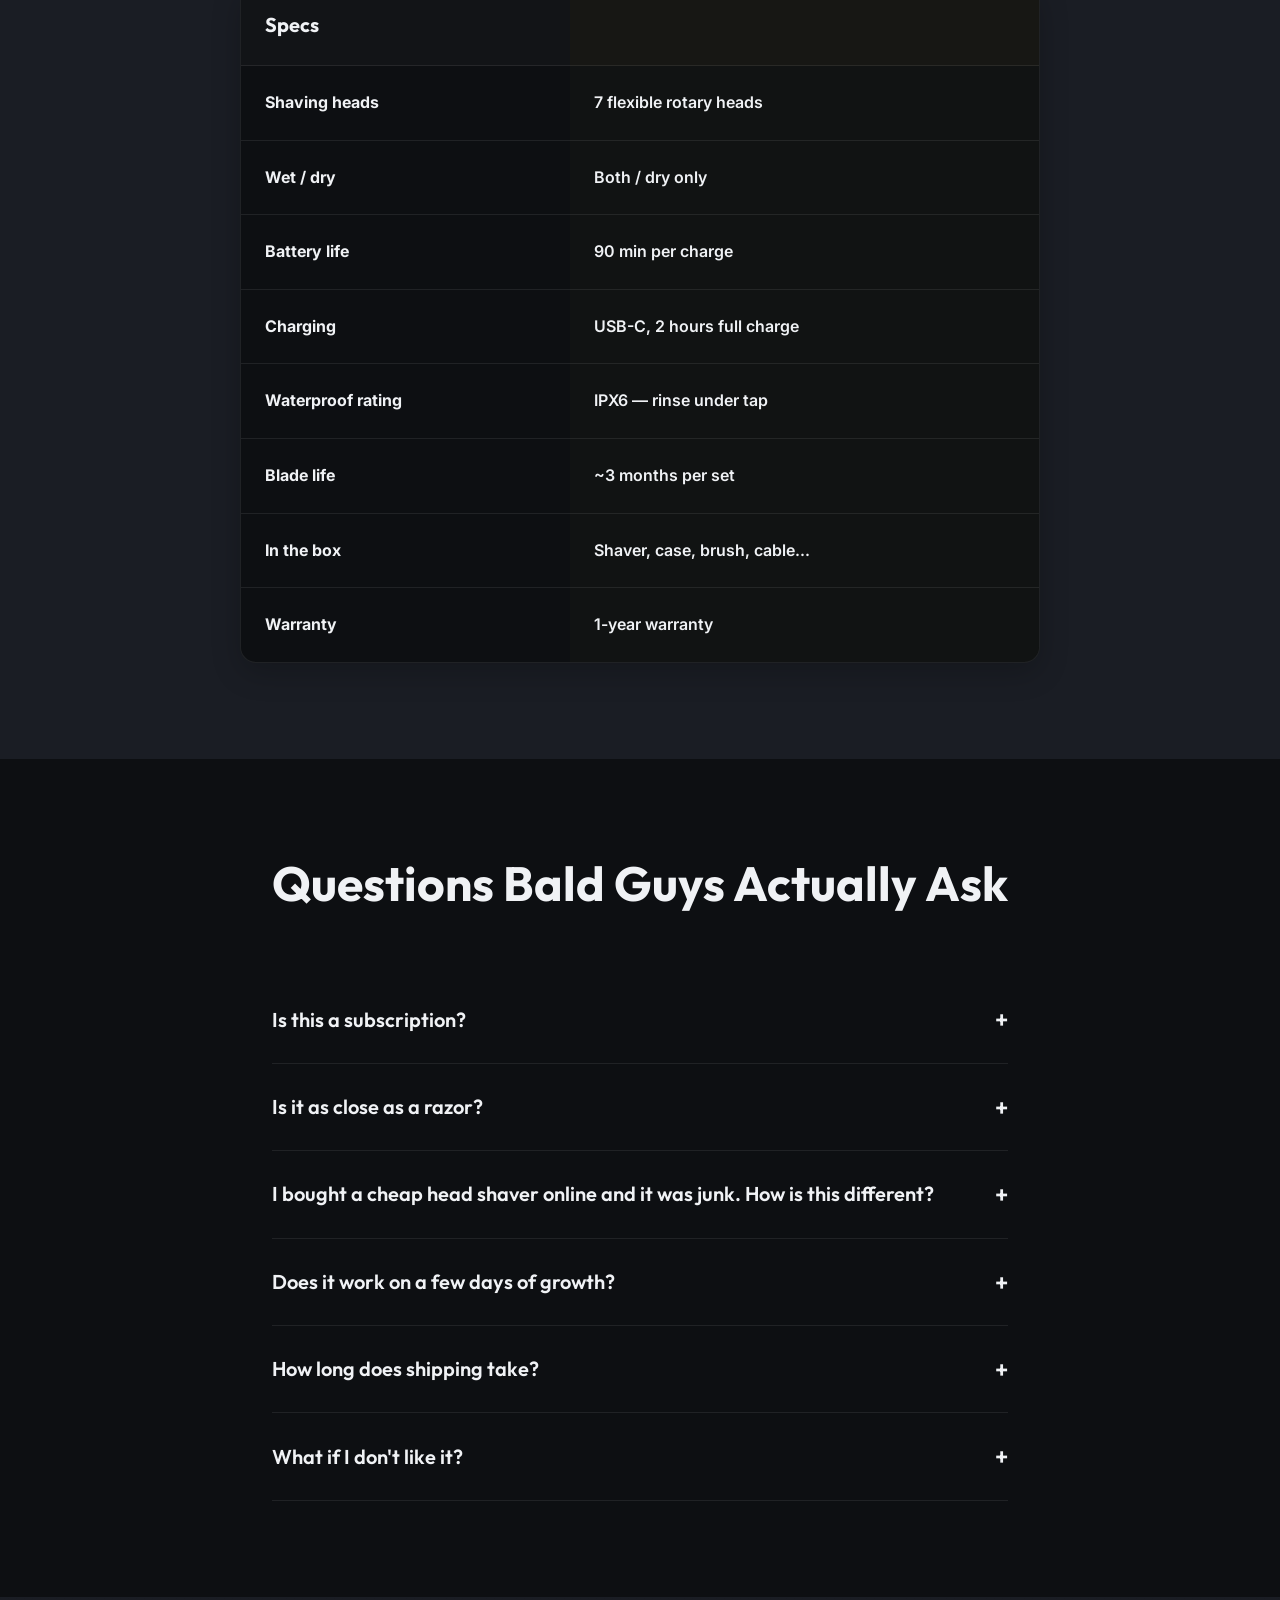
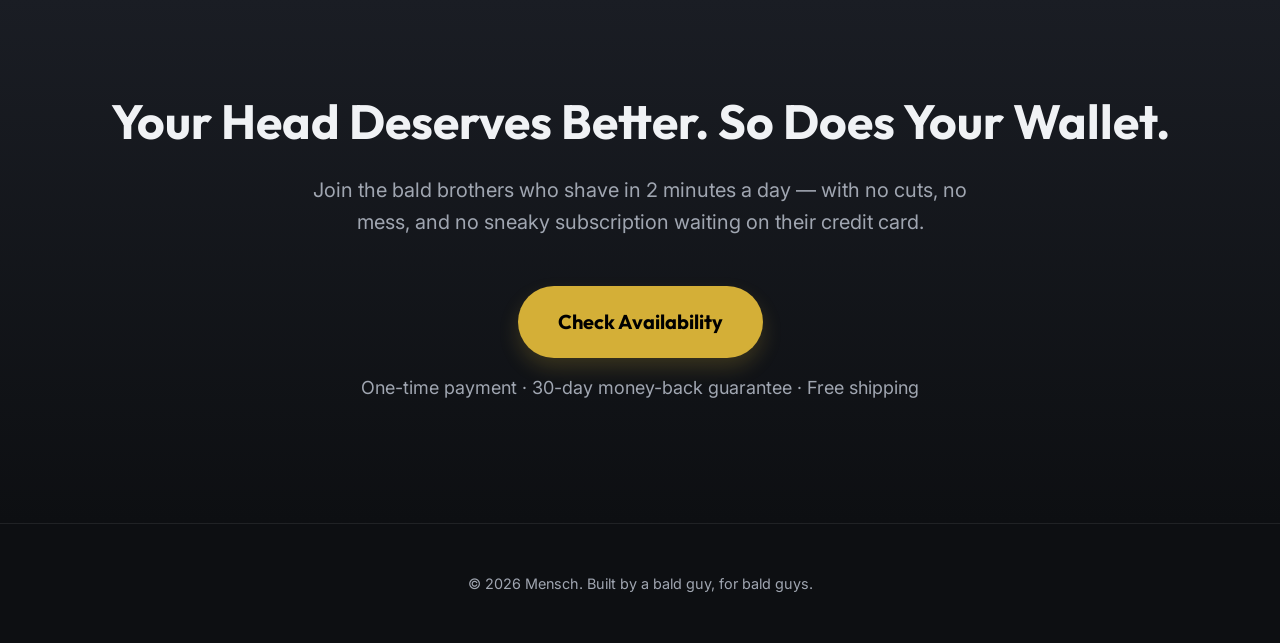
==== commit 663cc680: "Add files via upload" ====
--- a/v2/index.html
+++ b/v2/index.html
@@ -22,8 +22,8 @@
                 <h1>A Clean-Shaved Head in 2 Minutes.<br>No Foam, No Nicks, No Mess.</h1>
                 <p class="hero-subtitle">I shaved my head with a razor for years — the cuts, the cold water, the bathroom covered in foam. Then I found a better way. So I made it honest.</p>
                 
-                <a href="#cta" class="cta-button" style="display: block; margin-bottom: 0.5rem;">Get the Mensch Shaver — $XX</a>
-                <span class="payment-guarantee">One-time payment. No subscription. Ever. &middot; XX-day money-back guarantee</span>
+                <a href="https://trymensch.com/products/mensch-v7" class="cta-button" style="display: block; margin-bottom: 0.5rem;">Check Availability</a>
+                <span class="payment-guarantee">One-time payment. No subscription. Ever. &middot; 30-day money-back guarantee</span>
 
                 <ul class="hero-checklist">
                     <li>
@@ -32,11 +32,11 @@
                     </li>
                     <li>
                         <svg viewBox="0 0 24 24"><path d="M12 2C6.48 2 2 6.48 2 12s4.48 10 10 10 10-4.48 10-10S17.52 2 12 2zm-2 15l-5-5 1.41-1.41L10 14.17l7.59-7.59L19 8l-9 9z"/></svg>
-                        XX-day guarantee
+                        30-day guarantee
                     </li>
                     <li>
                         <svg viewBox="0 0 24 24"><path d="M12 2C6.48 2 2 6.48 2 12s4.48 10 10 10 10-4.48 10-10S17.52 2 12 2zm-2 15l-5-5 1.41-1.41L10 14.17l7.59-7.59L19 8l-9 9z"/></svg>
-                        Free shipping over $XX
+                        Free shipping
                     </li>
                     <li>
                         <svg viewBox="0 0 24 24"><path d="M12 2C6.48 2 2 6.48 2 12s4.48 10 10 10 10-4.48 10-10S17.52 2 12 2zm-2 15l-5-5 1.41-1.41L10 14.17l7.59-7.59L19 8l-9 9z"/></svg>
@@ -103,7 +103,7 @@
             </div>
             
             <div class="fade-in" style="text-align: center; margin-top: 3rem;">
-                <h3 style="color: var(--text-primary);">Try It Risk-Free for XX Days</h3>
+                <h3 style="color: var(--text-primary);">Try It Risk-Free for 30 Days</h3>
             </div>
         </div>
     </section>
@@ -149,7 +149,7 @@
                         </tr>
                         <tr>
                             <td><strong>Money-back guarantee</strong></td>
-                            <td>XX days</td>
+                            <td>30 days</td>
                             <td>Varies, with fine print</td>
                         </tr>
                     </tbody>
@@ -181,7 +181,7 @@
                 </div>
                 <div class="promise-card">
                     <h3 style="color: var(--text-primary);">Fair guarantee</h3>
-                    <p style="margin-bottom: 0;">Not for you? Send it back within XX days. Full refund, no interrogation.</p>
+                    <p style="margin-bottom: 0;">Not for you? Send it back within 30 days. Full refund, no interrogation.</p>
                 </div>
             </div>
         </div>
@@ -203,7 +203,7 @@
                     <tbody>
                         <tr>
                             <td><strong>Shaving heads</strong></td>
-                            <td>X flexible rotary heads</td>
+                            <td>7 flexible rotary heads</td>
                         </tr>
                         <tr>
                             <td><strong>Wet / dry</strong></td>
@@ -211,19 +211,19 @@
                         </tr>
                         <tr>
                             <td><strong>Battery life</strong></td>
-                            <td>XX min per charge</td>
+                            <td>90 min per charge</td>
                         </tr>
                         <tr>
                             <td><strong>Charging</strong></td>
-                            <td>USB-C, XX min full charge</td>
+                            <td>USB-C, 2 hours full charge</td>
                         </tr>
                         <tr>
                             <td><strong>Waterproof rating</strong></td>
-                            <td>IPXX — rinse under tap</td>
+                            <td>IPX6 — rinse under tap</td>
                         </tr>
                         <tr>
                             <td><strong>Blade life</strong></td>
-                            <td>~X months per set</td>
+                            <td>~3 months per set</td>
                         </tr>
                         <tr>
                             <td><strong>In the box</strong></td>
@@ -231,12 +231,12 @@
                         </tr>
                         <tr>
                             <td><strong>Warranty</strong></td>
-                            <td>X-year warranty</td>
+                            <td>1-year warranty</td>
                         </tr>
                     </tbody>
                 </table>
             </div>
-            <p style="text-align: center; margin-top: 1rem; font-size: 0.9rem;">⚠ Placeholder values — replace once the final product spec is locked.</p>
+
         </div>
     </section>
 
@@ -271,7 +271,7 @@
                     <span class="faq-icon">+</span>
                 </div>
                 <div class="faq-answer">
-                    <p>So did I — that's literally in my story above. The cheap ones pull and irritate. This uses [blade/motor differentiator] built specifically for scalp skin. And if it disappoints you, the XX-day guarantee means you're not stuck with it.</p>
+                    <p>So did I — that's literally in my story above. The cheap ones pull and irritate. This uses [blade/motor differentiator] built specifically for scalp skin. And if it disappoints you, the 30-day guarantee means you're not stuck with it.</p>
                 </div>
             </div>
             
@@ -281,7 +281,7 @@
                     <span class="faq-icon">+</span>
                 </div>
                 <div class="faq-answer">
-                    <p>[Answer based on final spec — e.g., handles up to X days of growth]</p>
+                    <p>Yes, it effortlessly handles up to 6 days of growth.</p>
                 </div>
             </div>
             
@@ -291,7 +291,7 @@
                     <span class="faq-icon">+</span>
                 </div>
                 <div class="faq-answer">
-                    <p>[Shipping details by region]</p>
+                    <p>Our average delivery time is about 8-14 business days.</p>
                 </div>
             </div>
             
@@ -301,7 +301,7 @@
                     <span class="faq-icon">+</span>
                 </div>
                 <div class="faq-answer">
-                    <p>Return it within XX days for a full refund. No forms designed to wear you down, no "restocking fees". A mensch keeps his word.</p>
+                    <p>Return it within 30 days for a full refund. No forms designed to wear you down, no "restocking fees". A mensch keeps his word.</p>
                 </div>
             </div>
         </div>
@@ -313,8 +313,8 @@
             <h2>Your Head Deserves Better. So Does Your Wallet.</h2>
             <p style="font-size: 1.25rem; max-width: 700px; margin: 0 auto 3rem auto;">Join the bald brothers who shave in 2 minutes a day — with no cuts, no mess, and no sneaky subscription waiting on their credit card.</p>
             
-            <a href="#" class="cta-button">Get the Mensch Shaver — $XX</a>
-            <p style="margin-top: 1rem;">One-time payment &middot; XX-day money-back guarantee &middot; Free shipping over $XX</p>
+            <a href="https://trymensch.com/products/mensch-v7" class="cta-button">Check Availability</a>
+            <p style="margin-top: 1rem;">One-time payment &middot; 30-day money-back guarantee &middot; Free shipping</p>
         </div>
     </section>
 
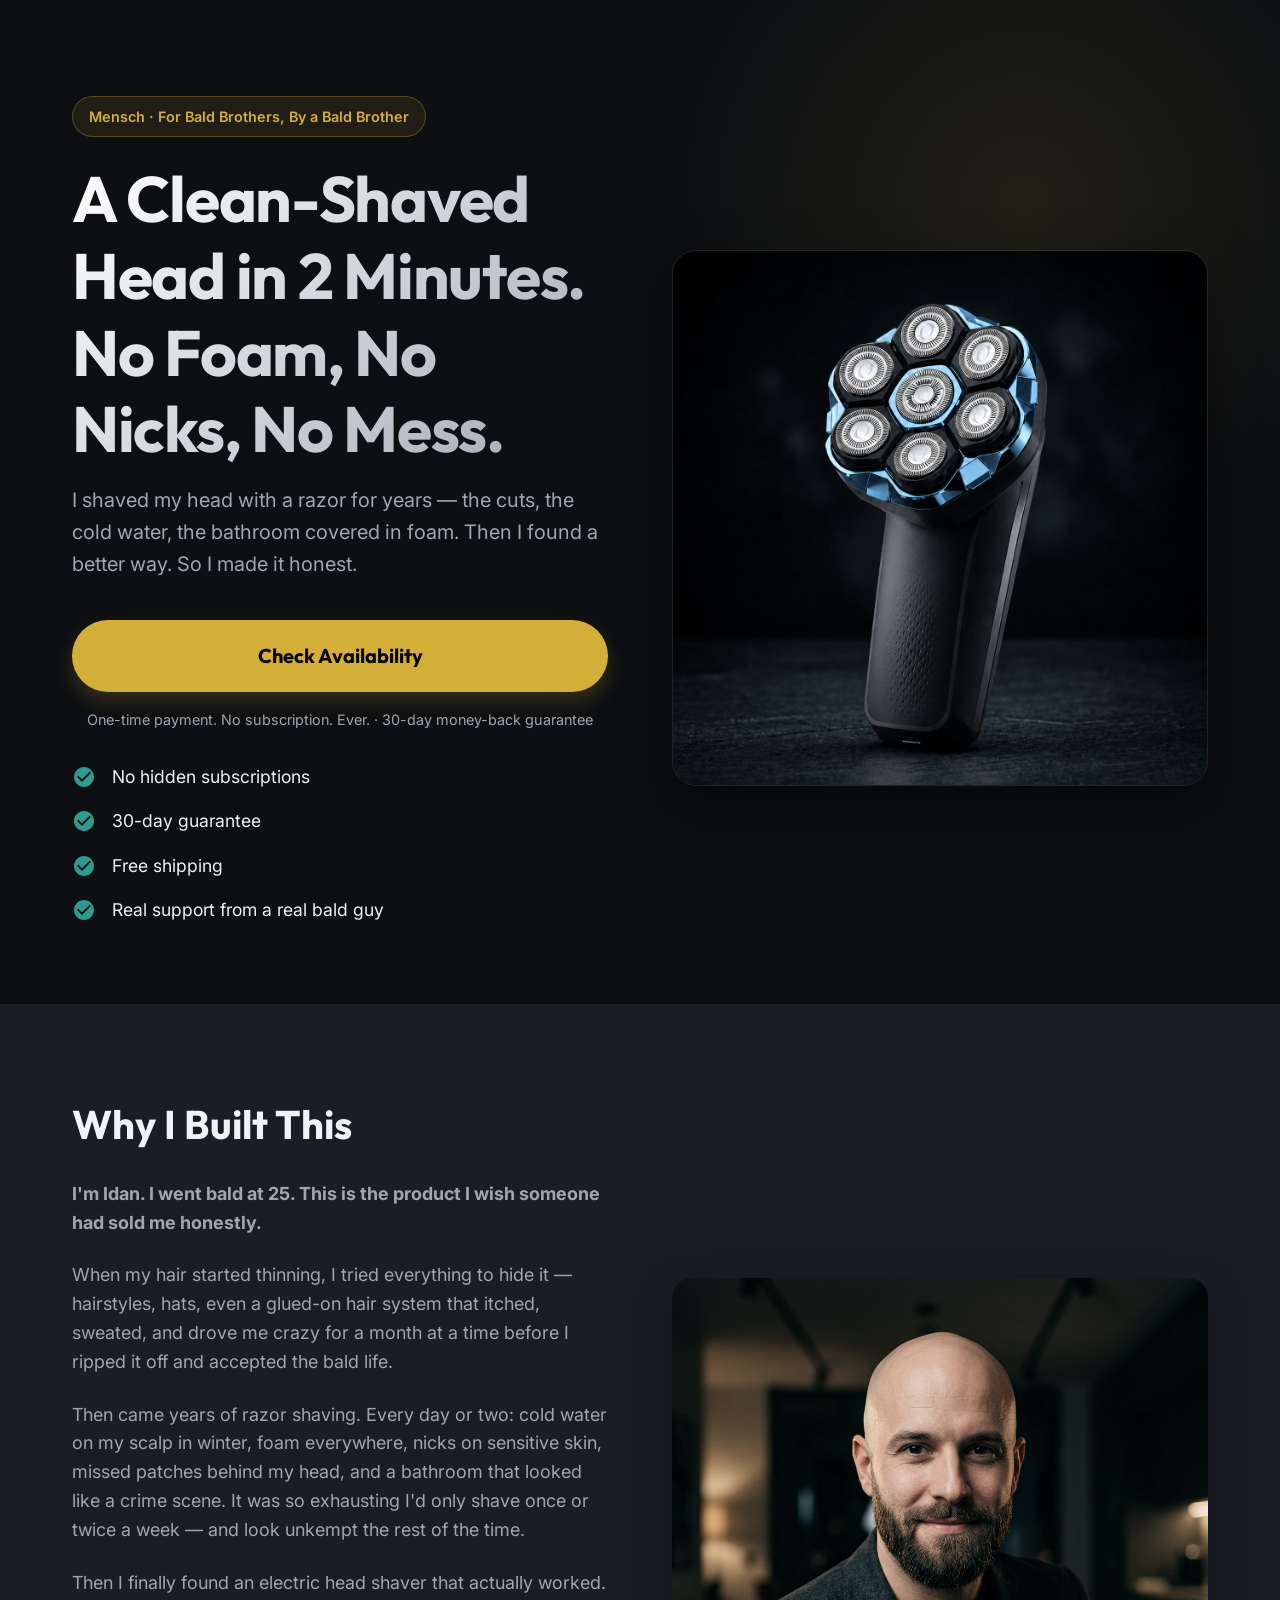
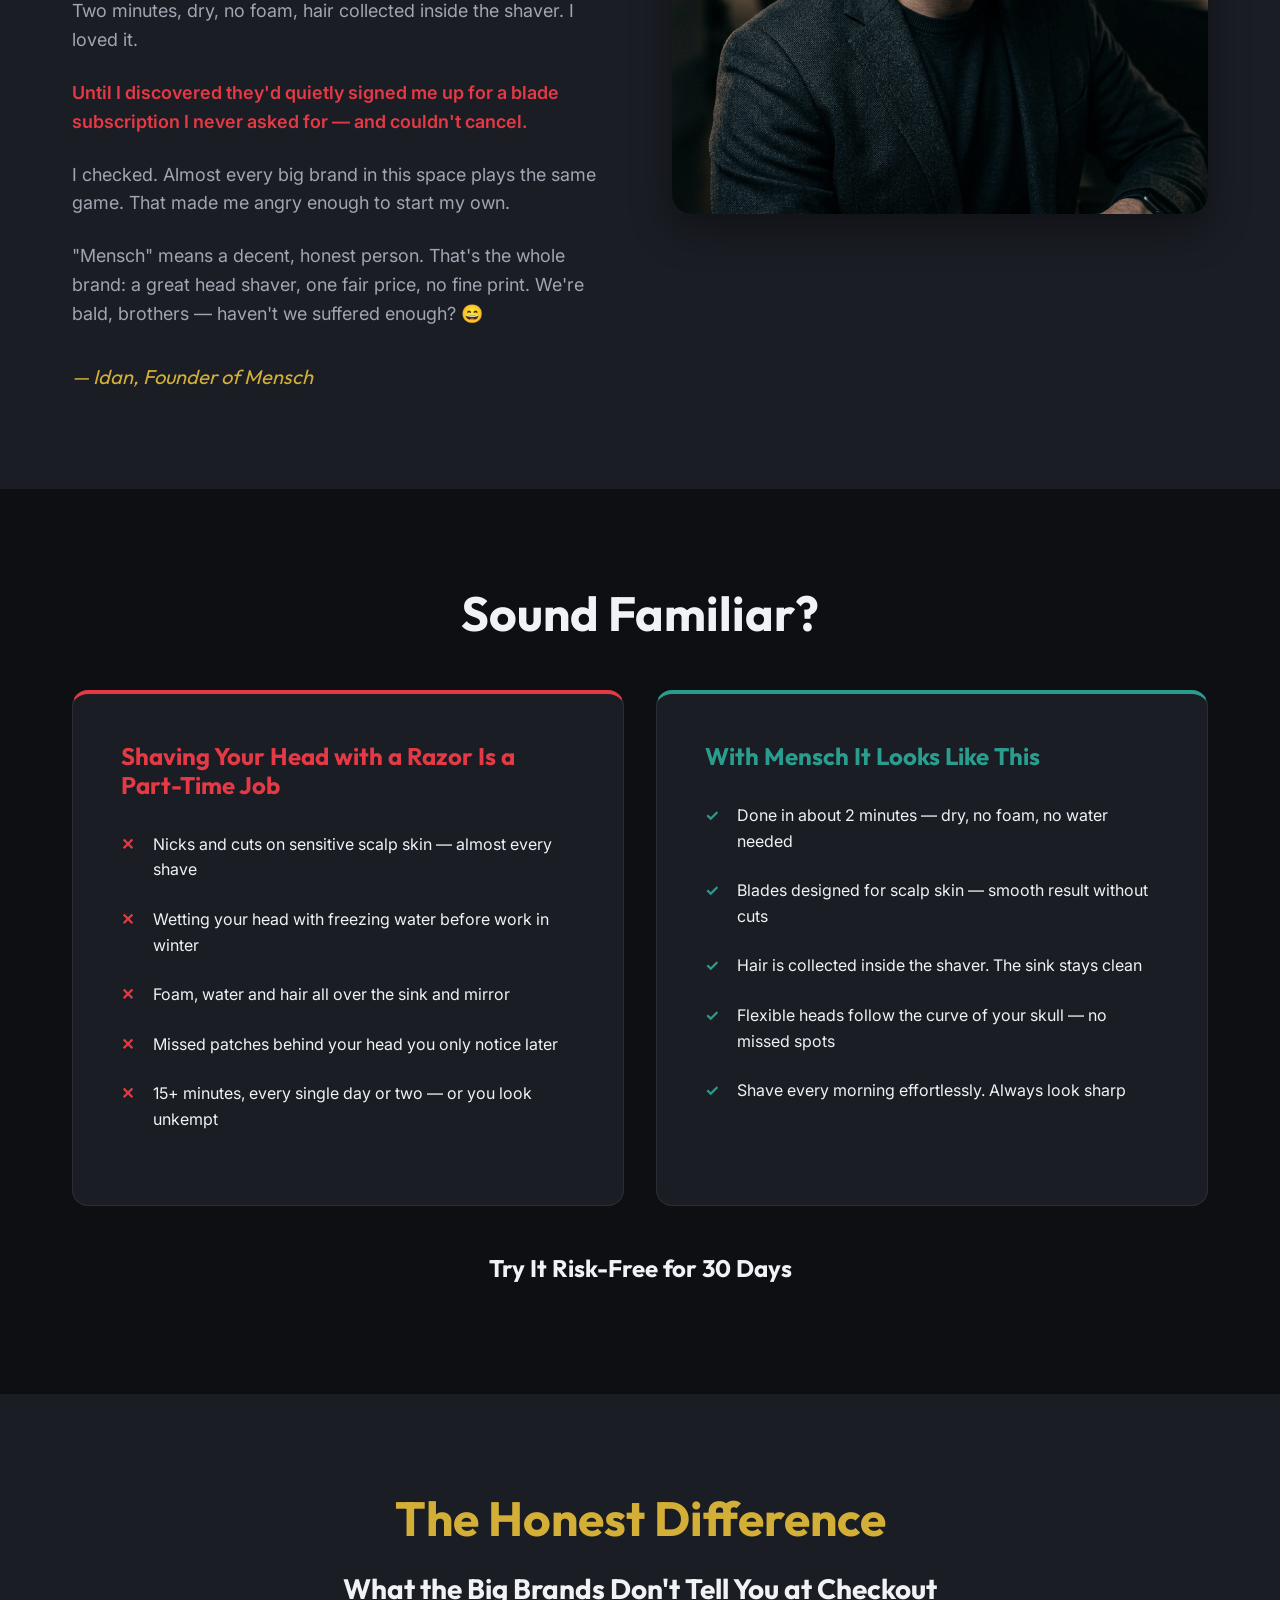
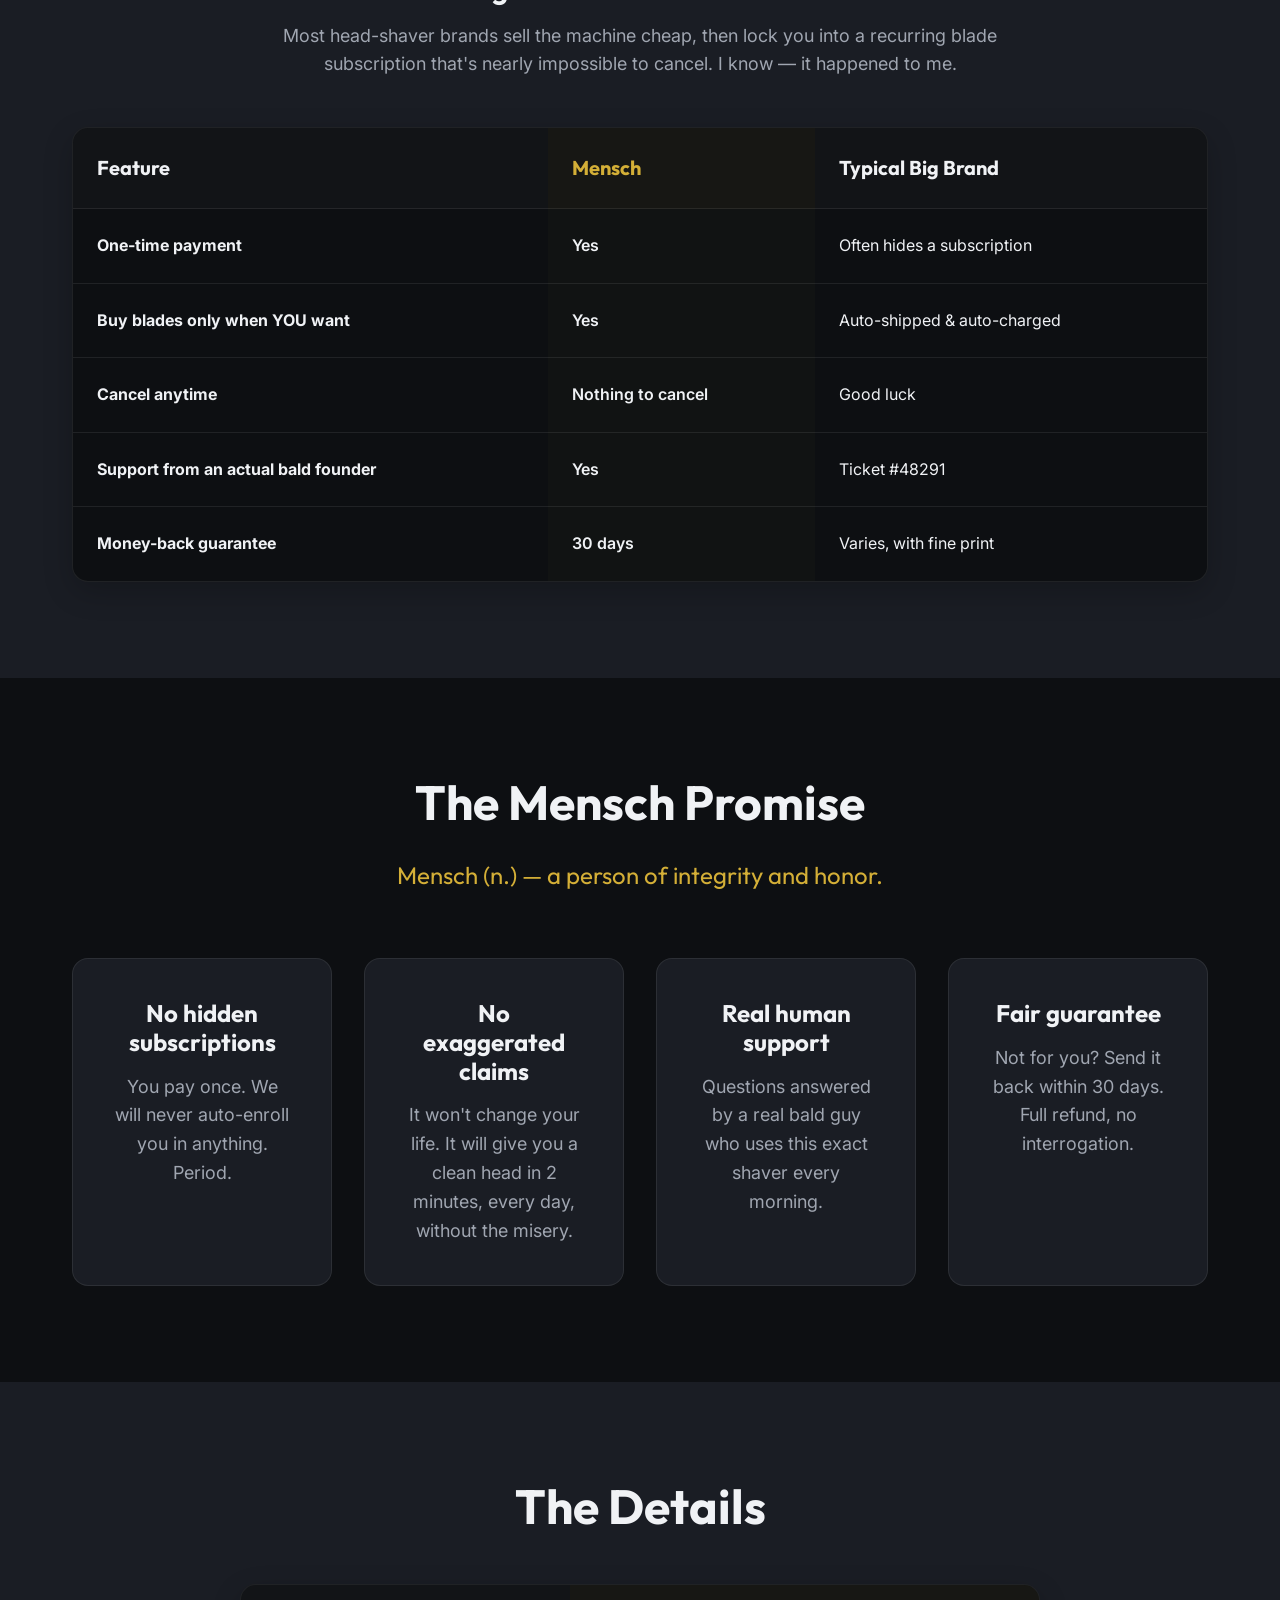
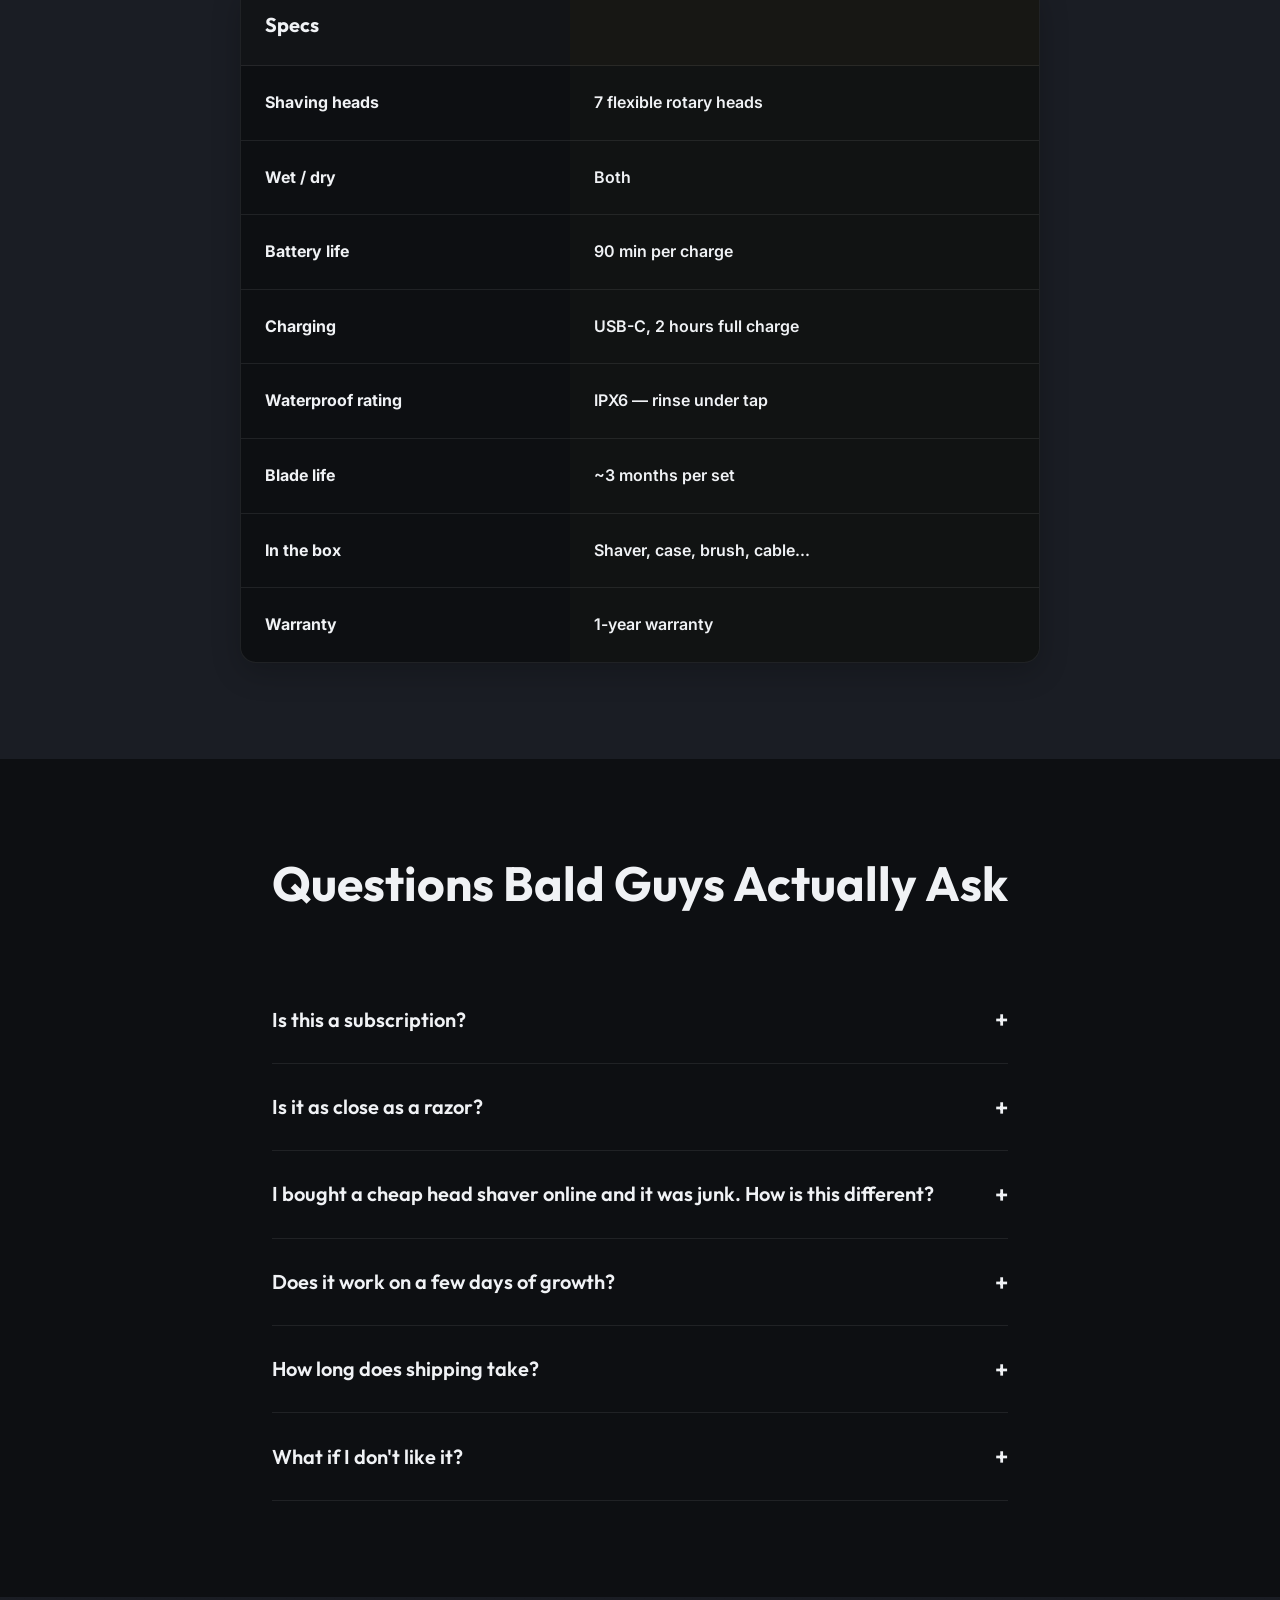
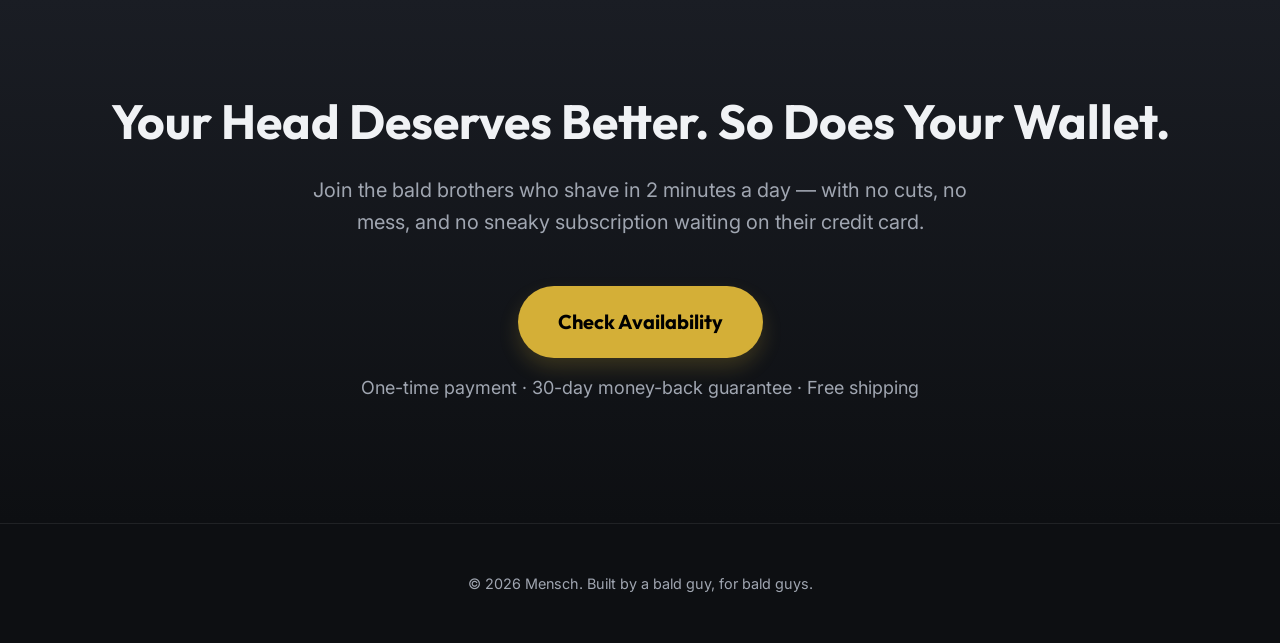
==== commit 7b051cc4: "Add files via upload" ====
--- a/v2/index.html
+++ b/v2/index.html
@@ -207,7 +207,7 @@
                         </tr>
                         <tr>
                             <td><strong>Wet / dry</strong></td>
-                            <td>Both / dry only</td>
+                            <td>Both</td>
                         </tr>
                         <tr>
                             <td><strong>Battery life</strong></td>
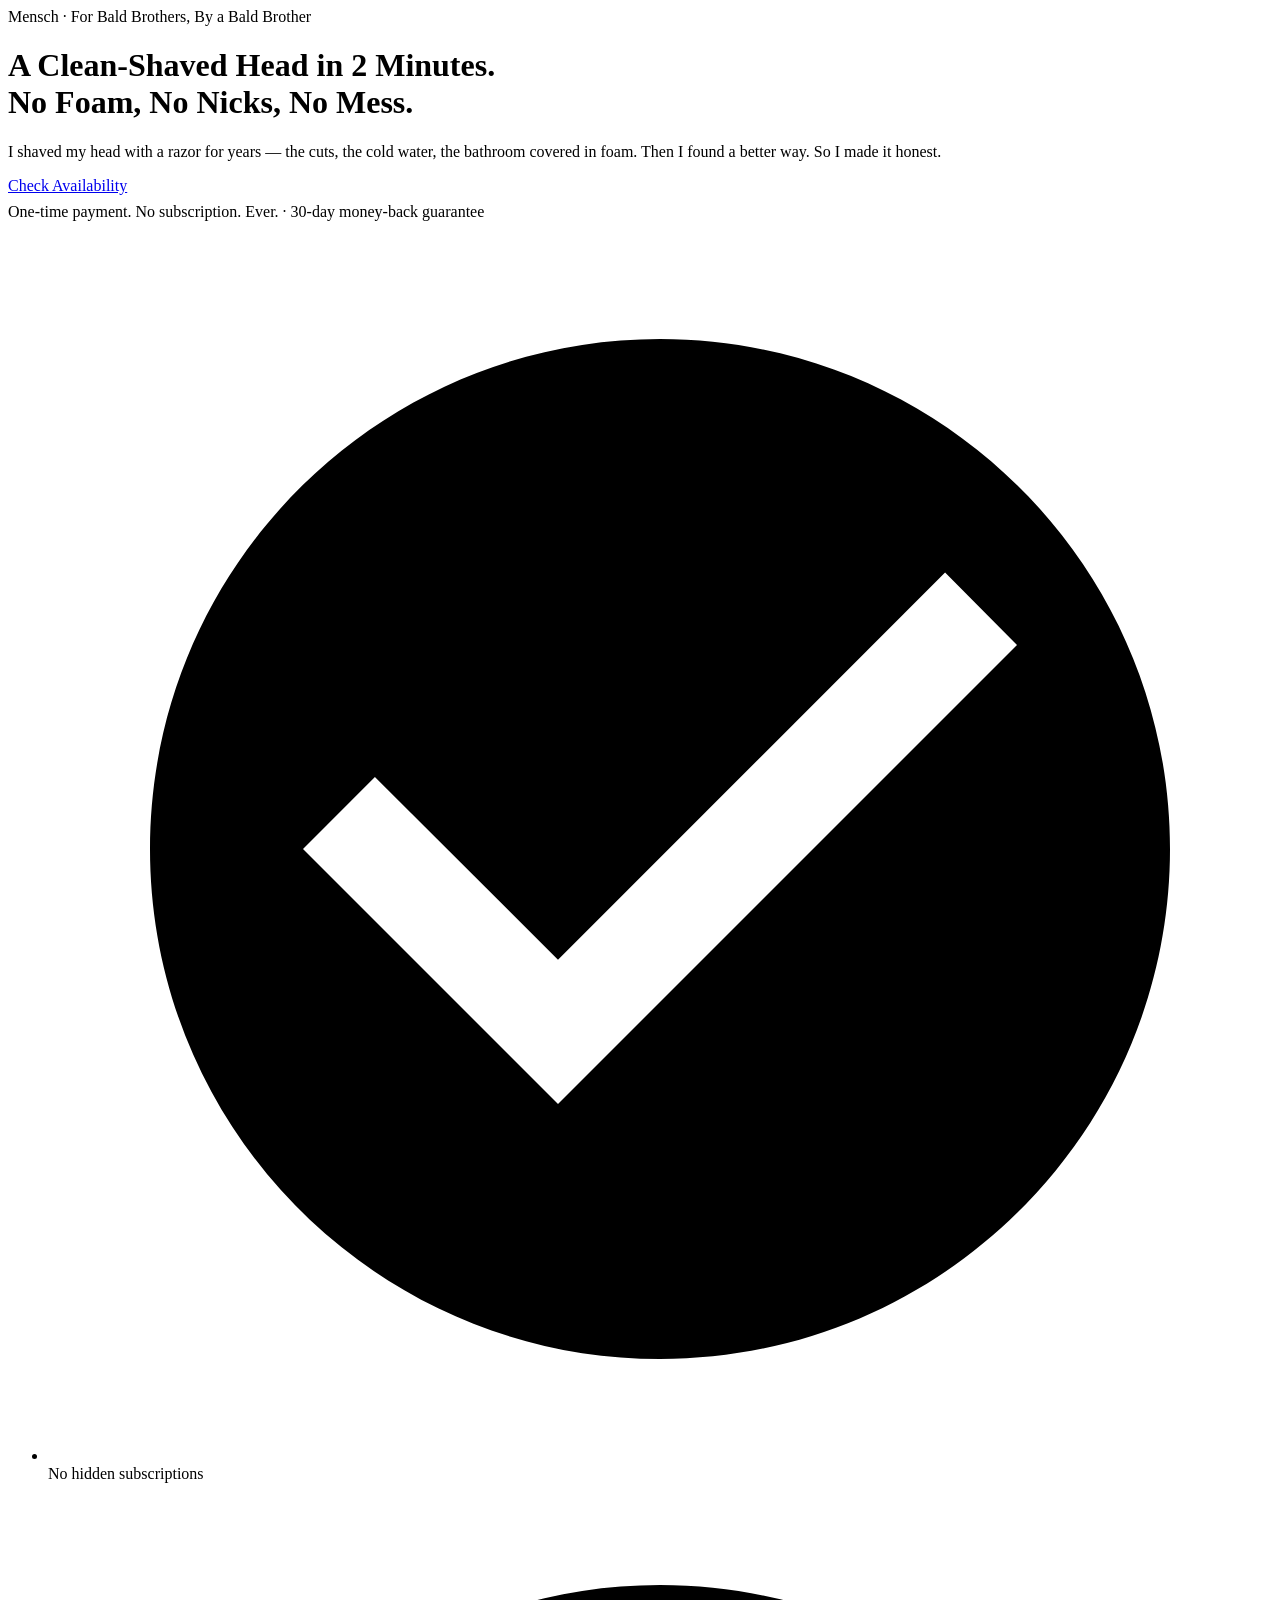
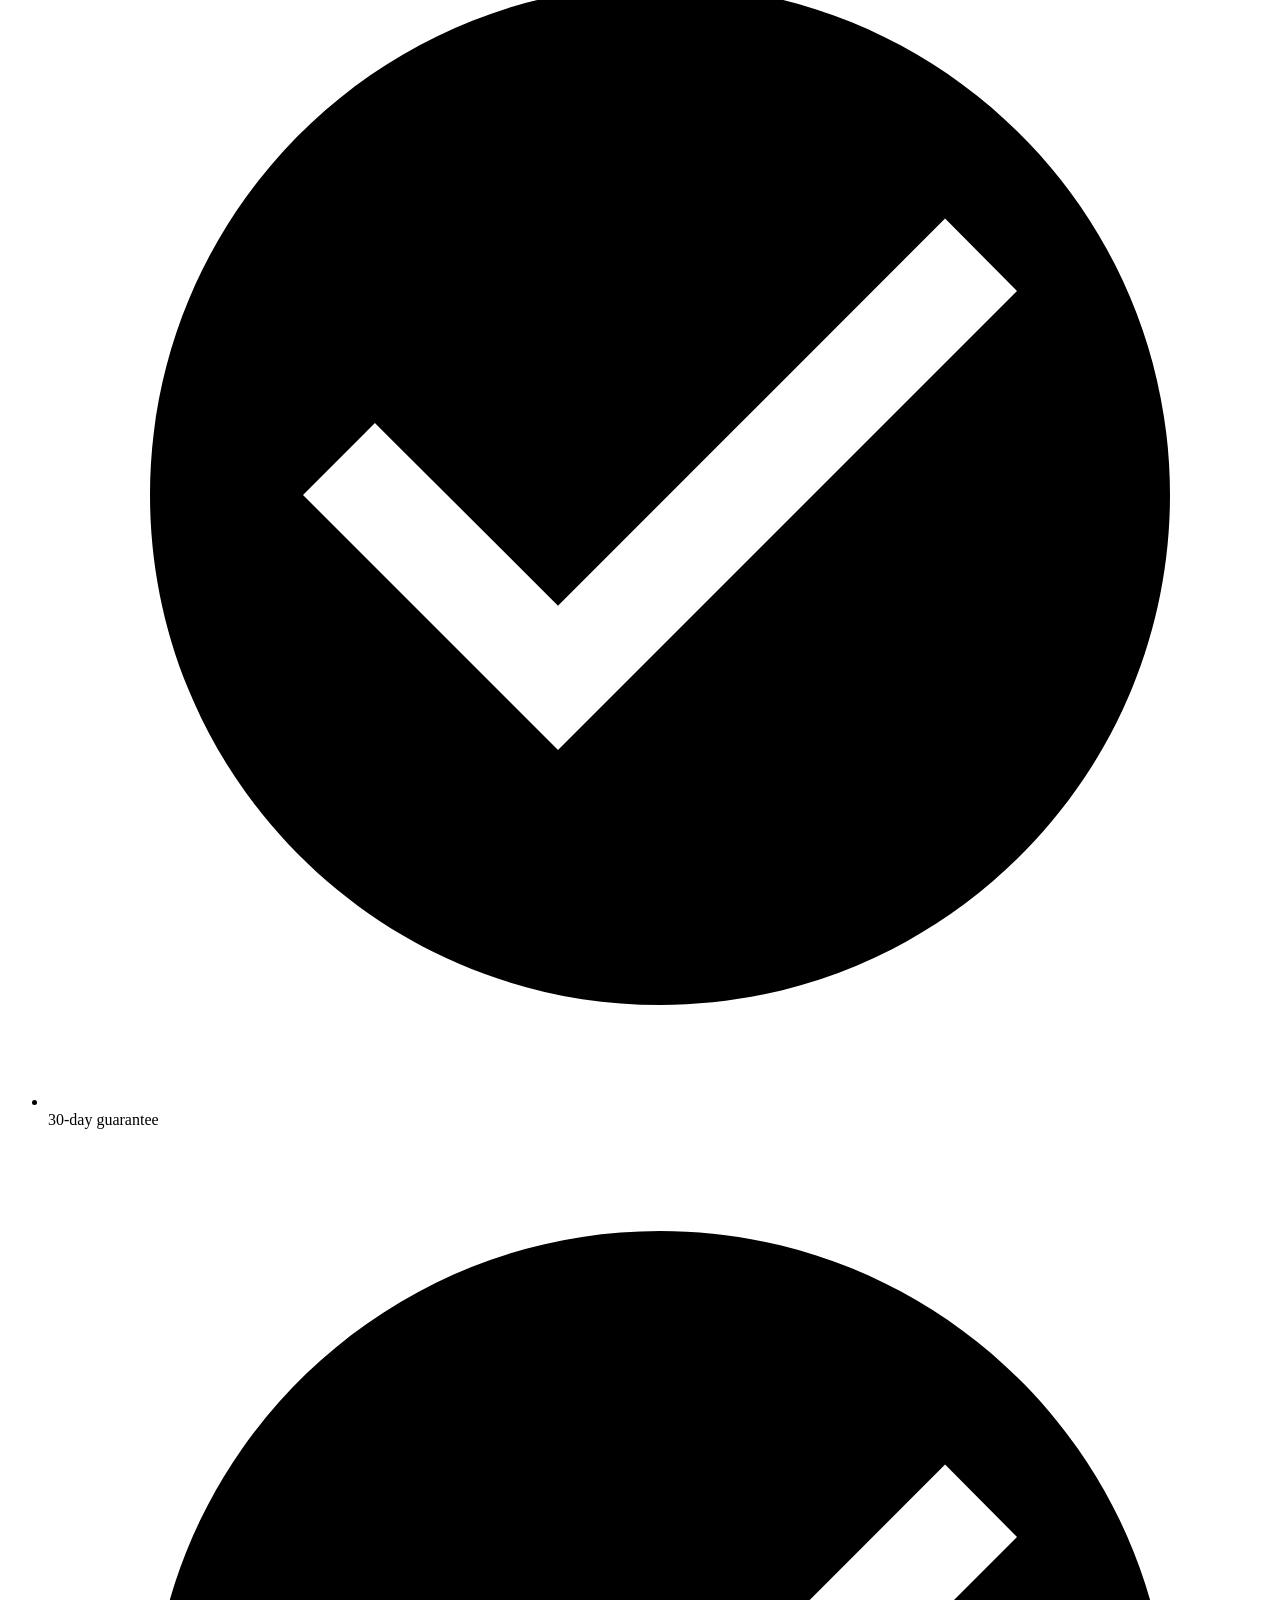
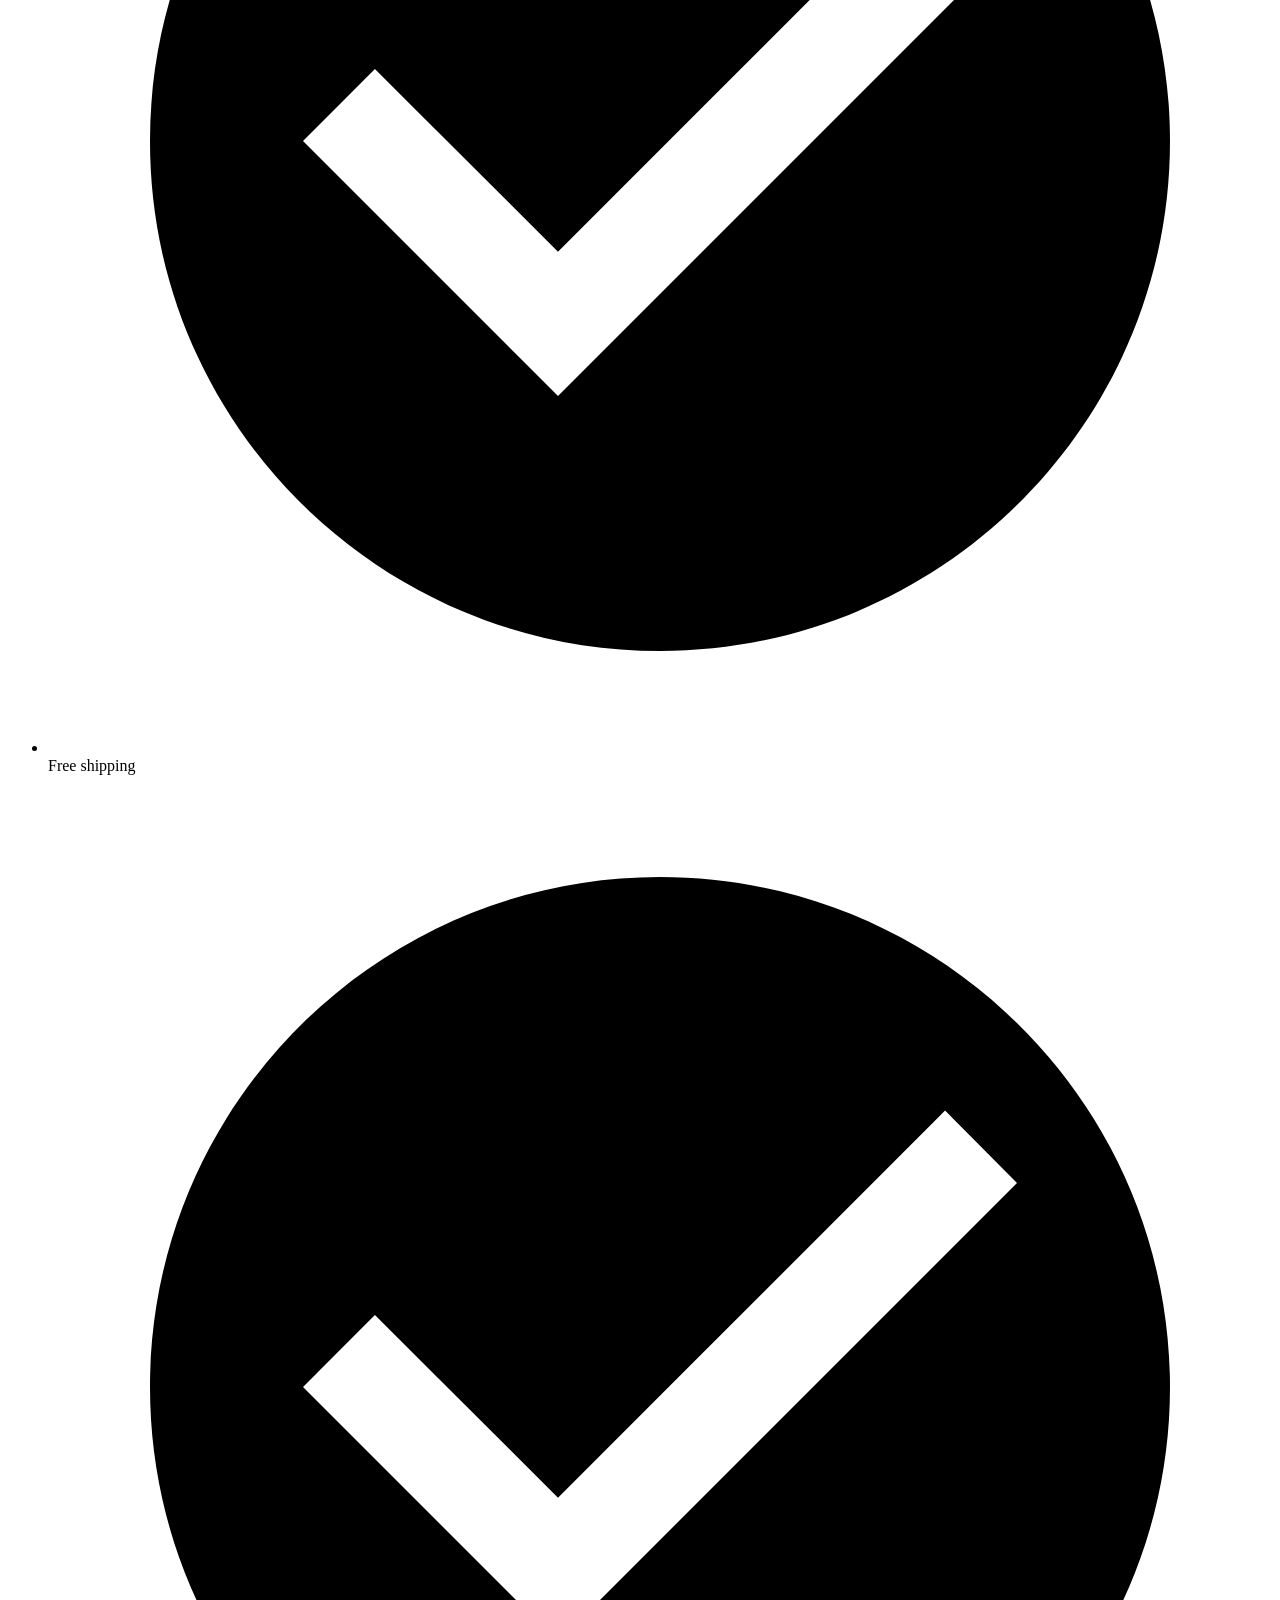
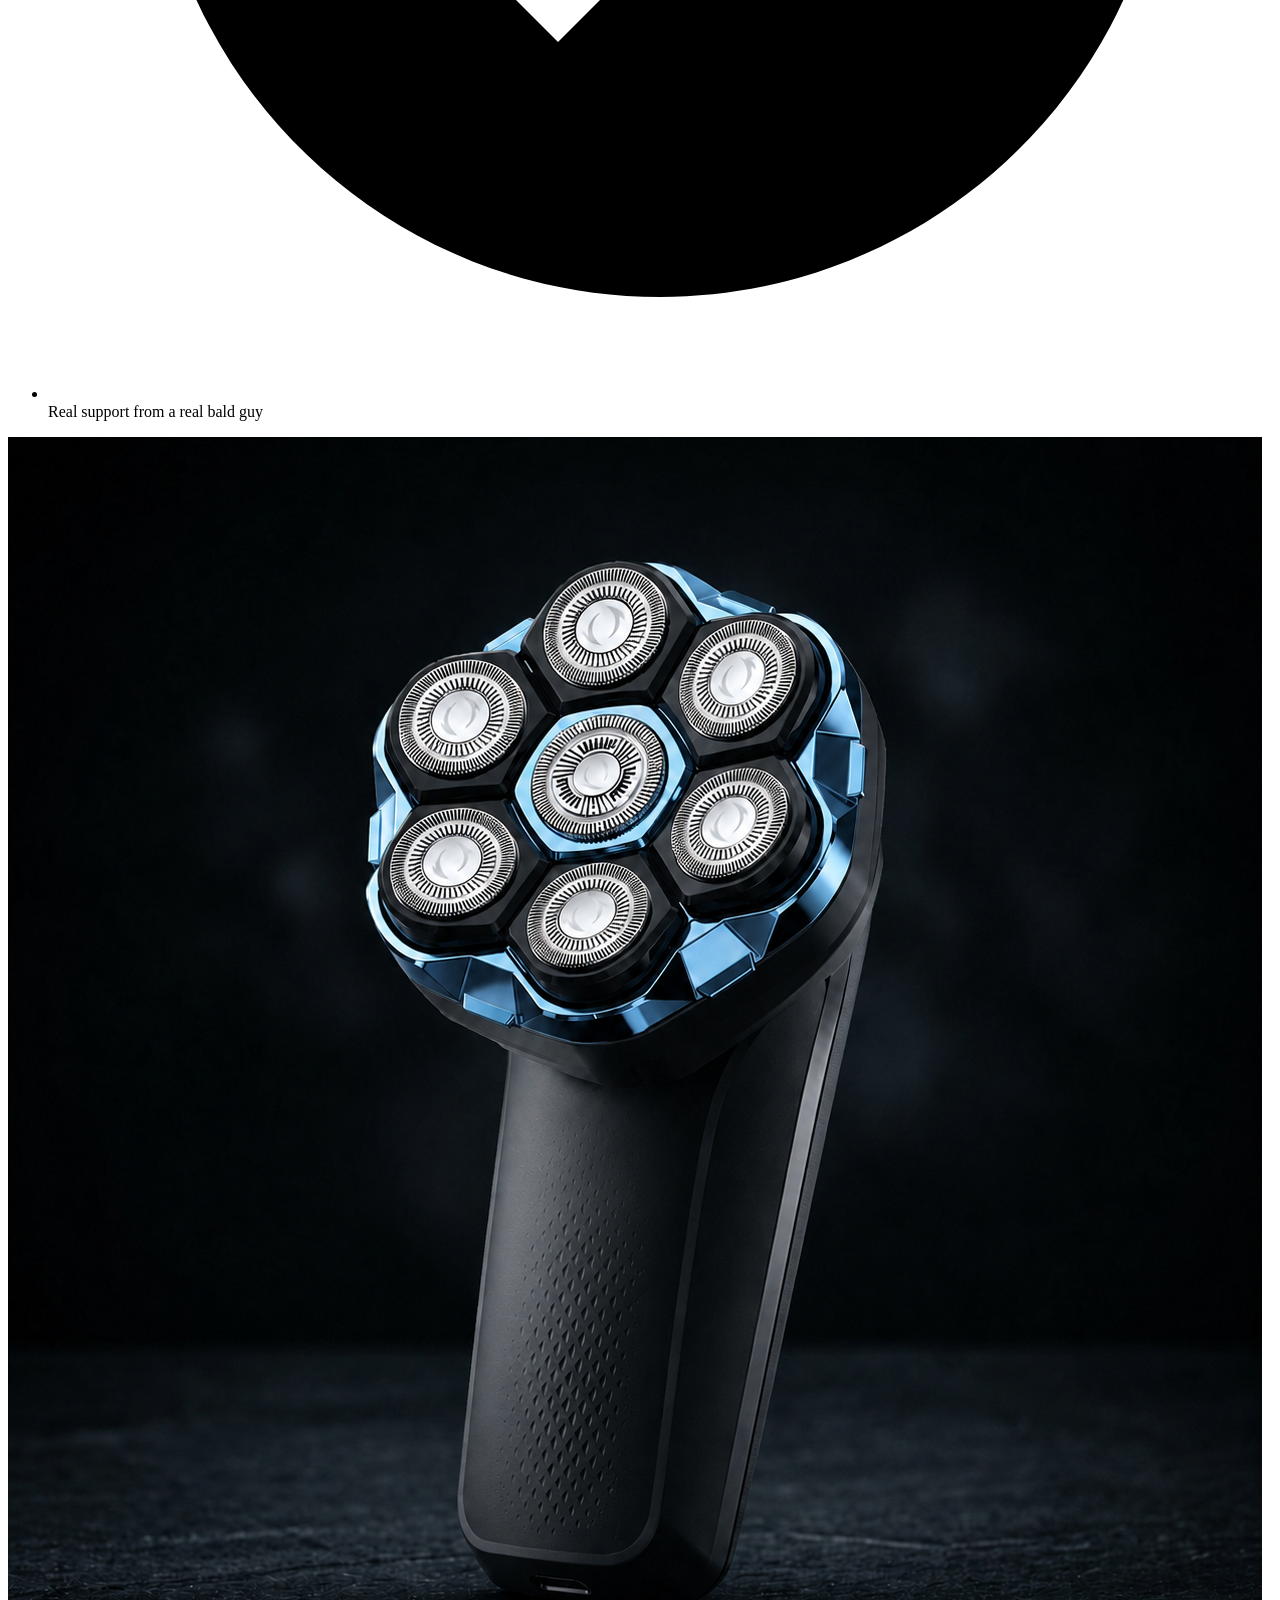
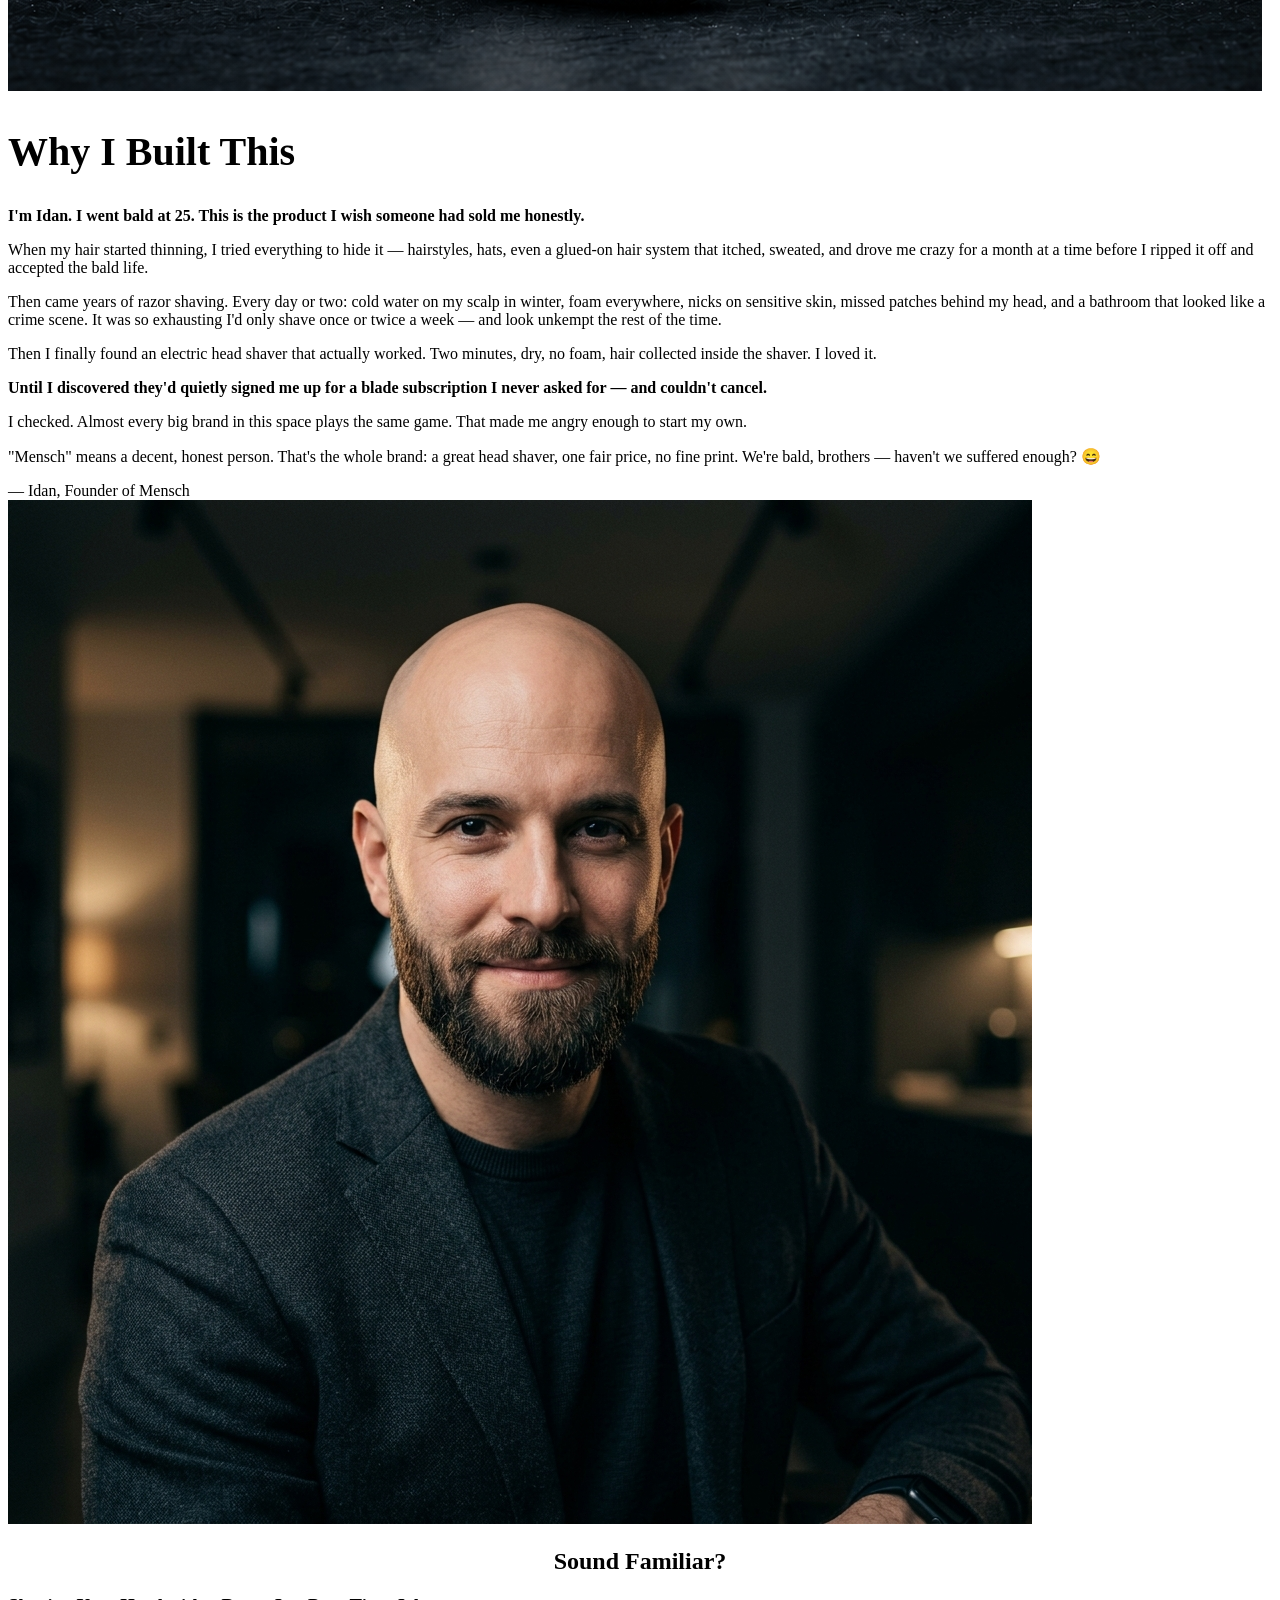
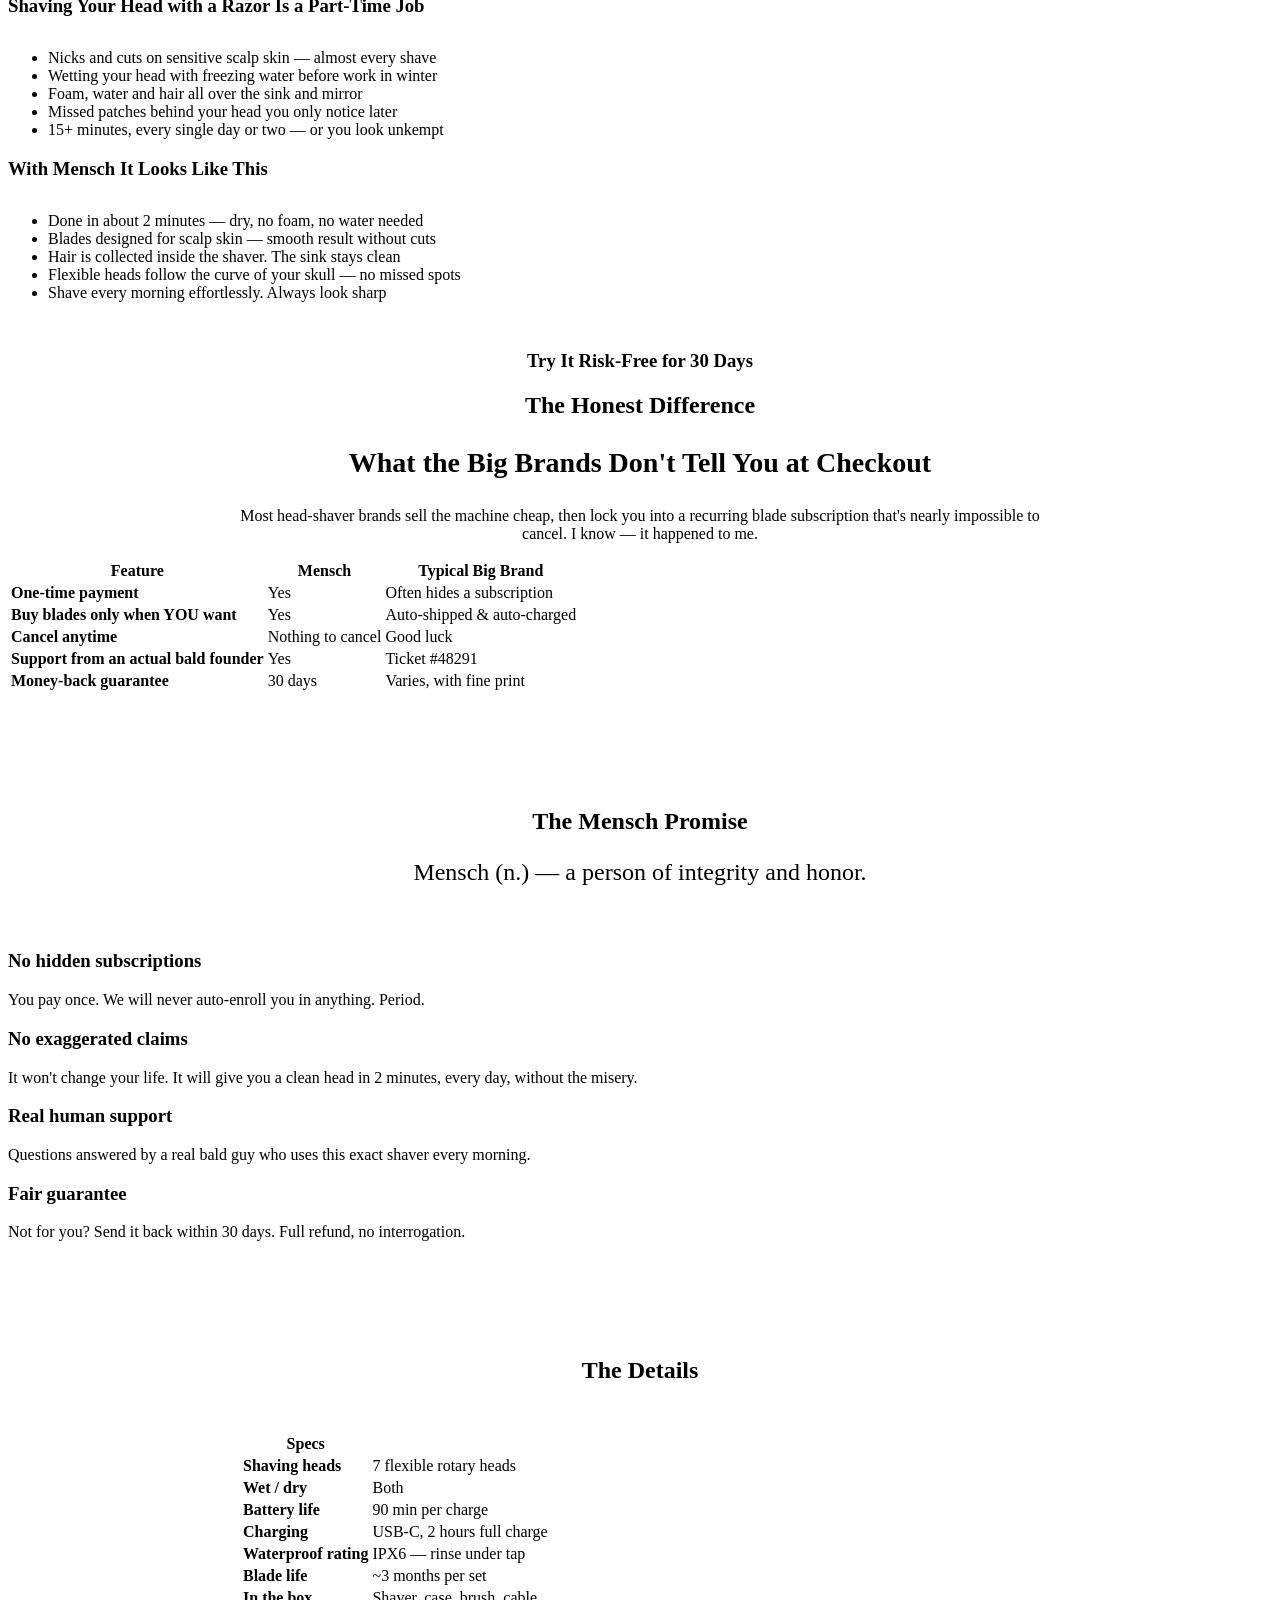
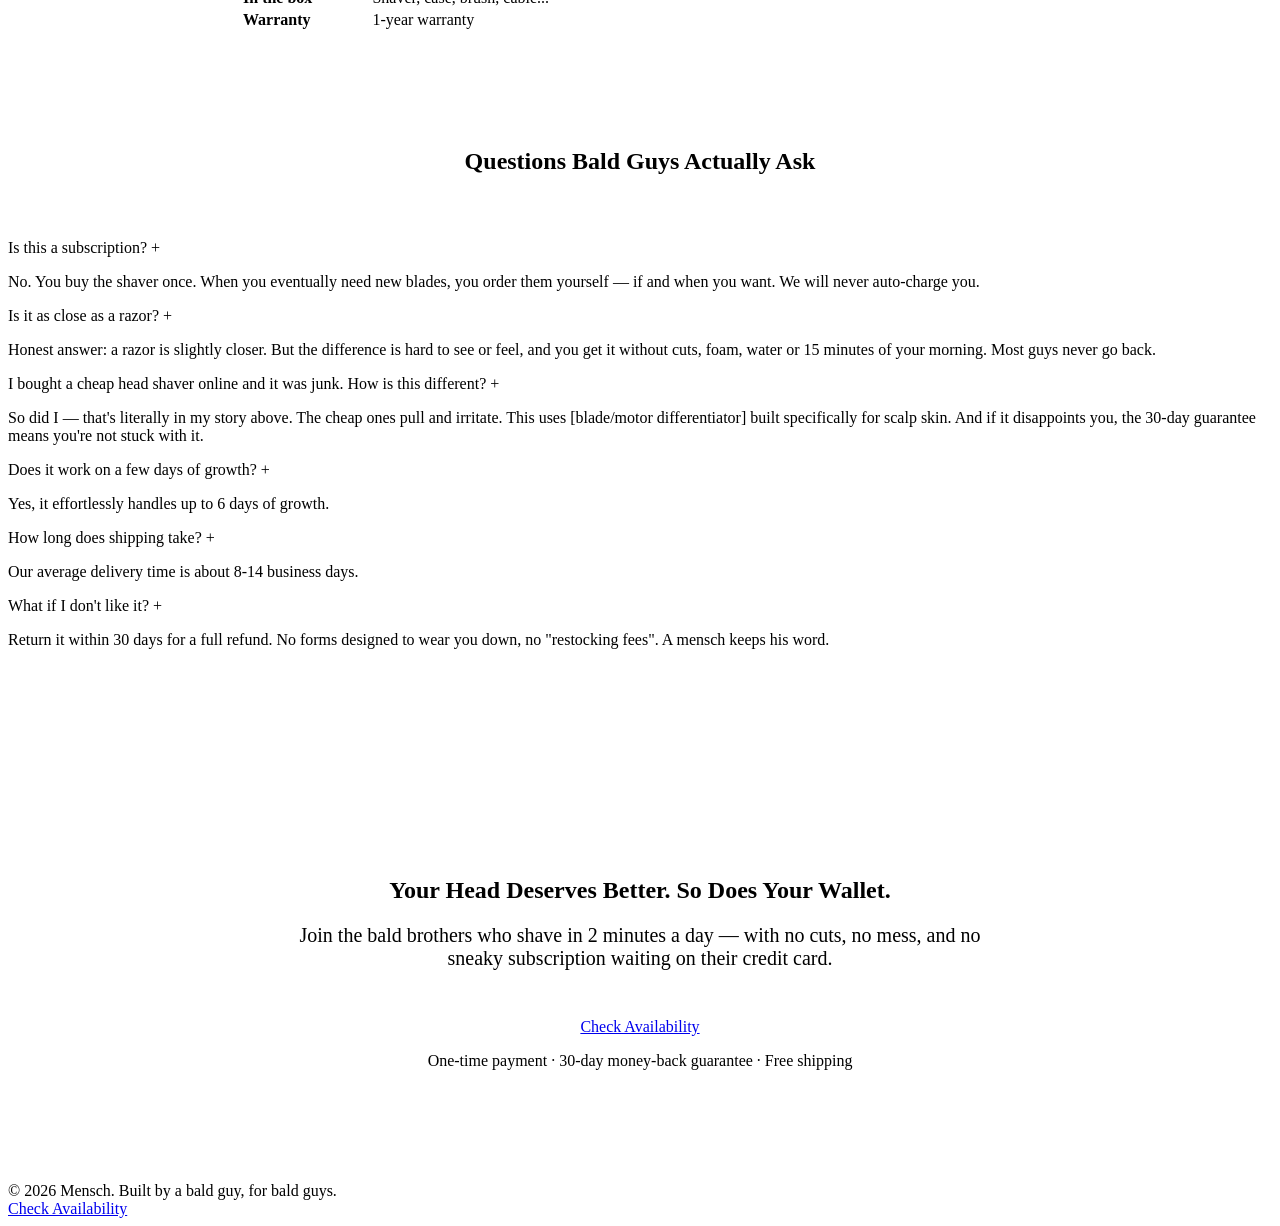
==== commit 8148a099: "Add files via upload" ====
--- a/v2/index.html
+++ b/v2/index.html
@@ -10,7 +10,23 @@
     <link rel="preconnect" href="https://fonts.gstatic.com" crossorigin>
     <link href="https://fonts.googleapis.com/css2?family=Inter:wght@400;500;600&family=Outfit:wght@500;700;800&display=swap" rel="stylesheet">
     
-    <link rel="stylesheet" href="styles.css">
+    <!-- Meta Pixel Code -->
+    <script>
+    !function(f,b,e,v,n,t,s)
+    {if(f.fbq)return;n=f.fbq=function(){n.callMethod?
+    n.callMethod.apply(n,arguments):n.queue.push(arguments)};
+    if(!f._fbq)f._fbq=n;n.push=n;n.loaded=!0;n.version='2.0';
+    n.queue=[];t=b.createElement(e);t.async=!0;
+    t.src=v;s=b.getElementsByTagName(e)[0];
+    s.parentNode.insertBefore(t,s)}(window, document,'script',
+    'https://connect.facebook.net/en_US/fbevents.js');
+    fbq('init', '27125740710417165');
+    fbq('track', 'PageView');
+    </script>
+    <noscript><img height="1" width="1" style="display:none"
+    src="https://www.facebook.com/tr?id=27125740710417165&ev=PageView&noscript=1"
+    /></noscript>
+    <!-- End Meta Pixel Code -->
 </head>
 <body>
 
@@ -324,6 +340,9 @@
         </div>
     </footer>
 
+    <!-- Floating CTA -->
+    <a href="https://trymensch.com/products/mensch-v7" class="floating-cta" id="floating-cta">Check Availability</a>
+
     <script src="script.js"></script>
 </body>
 </html>
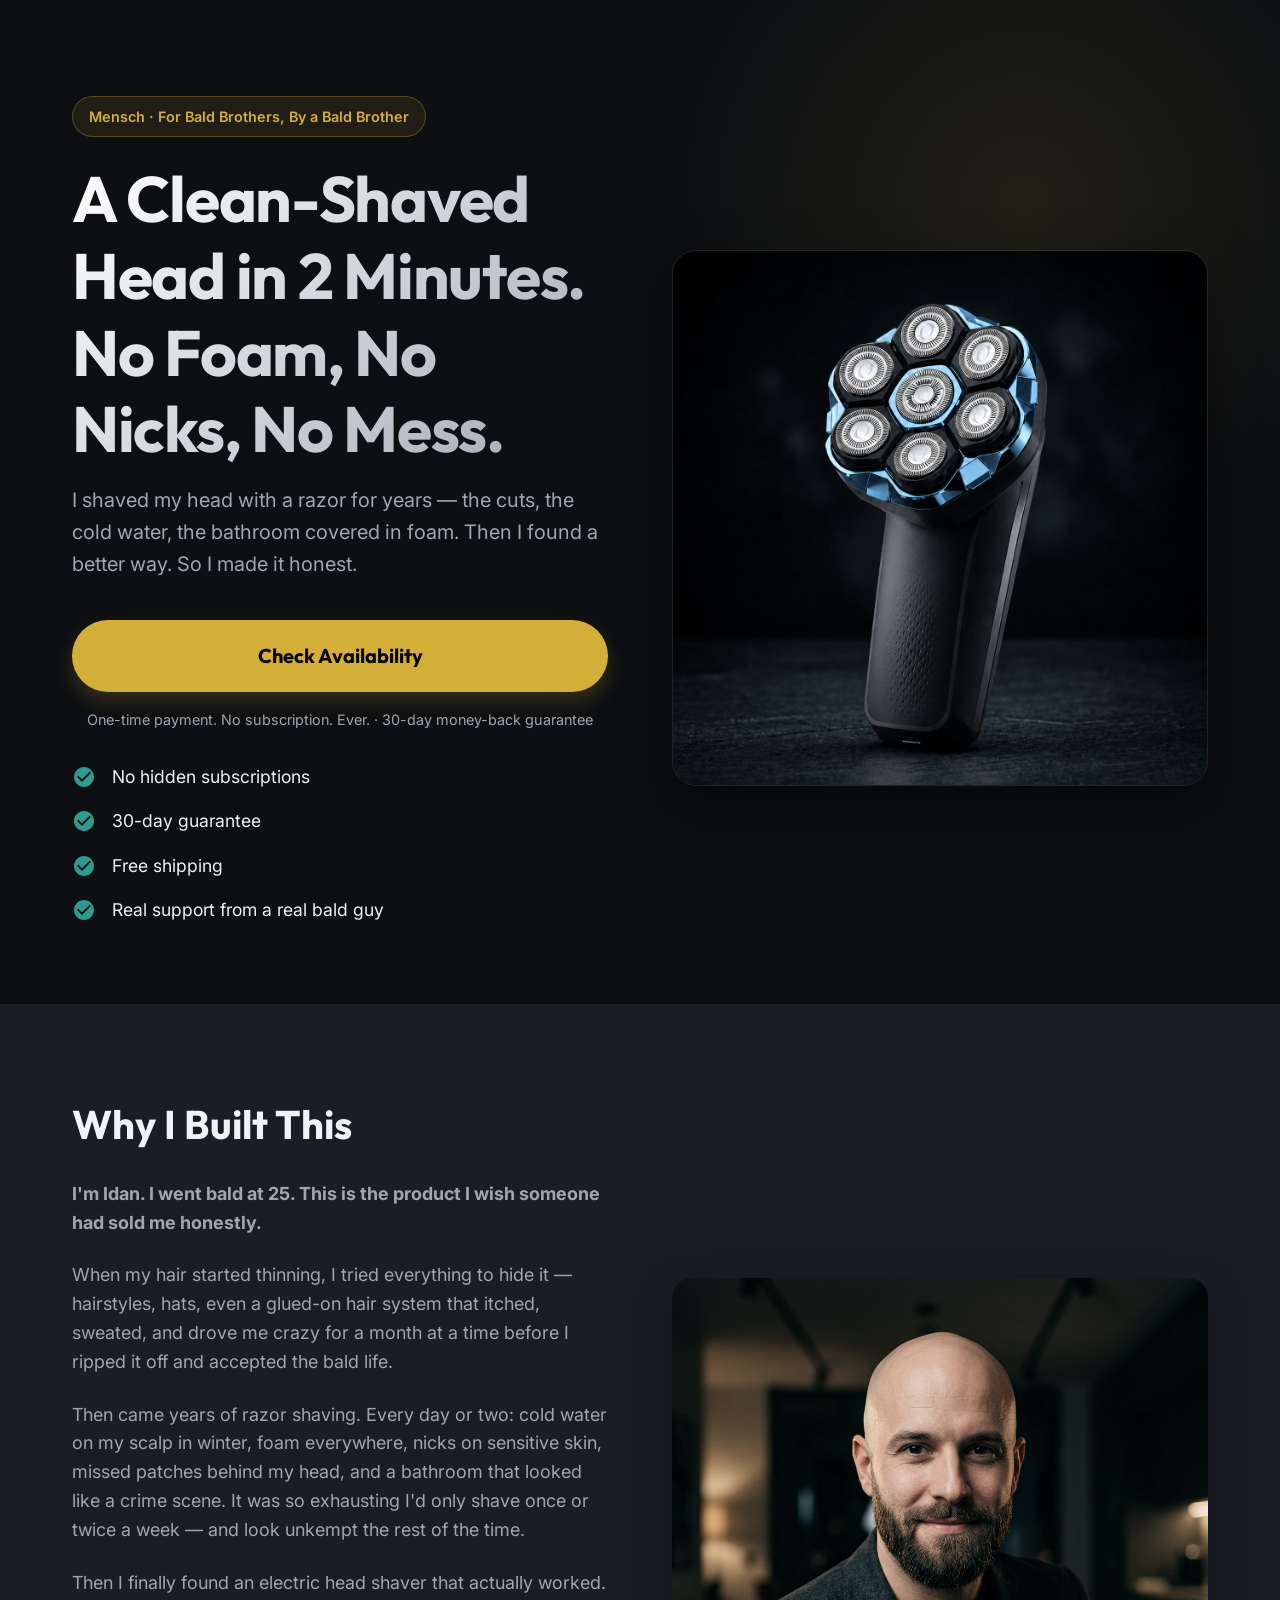
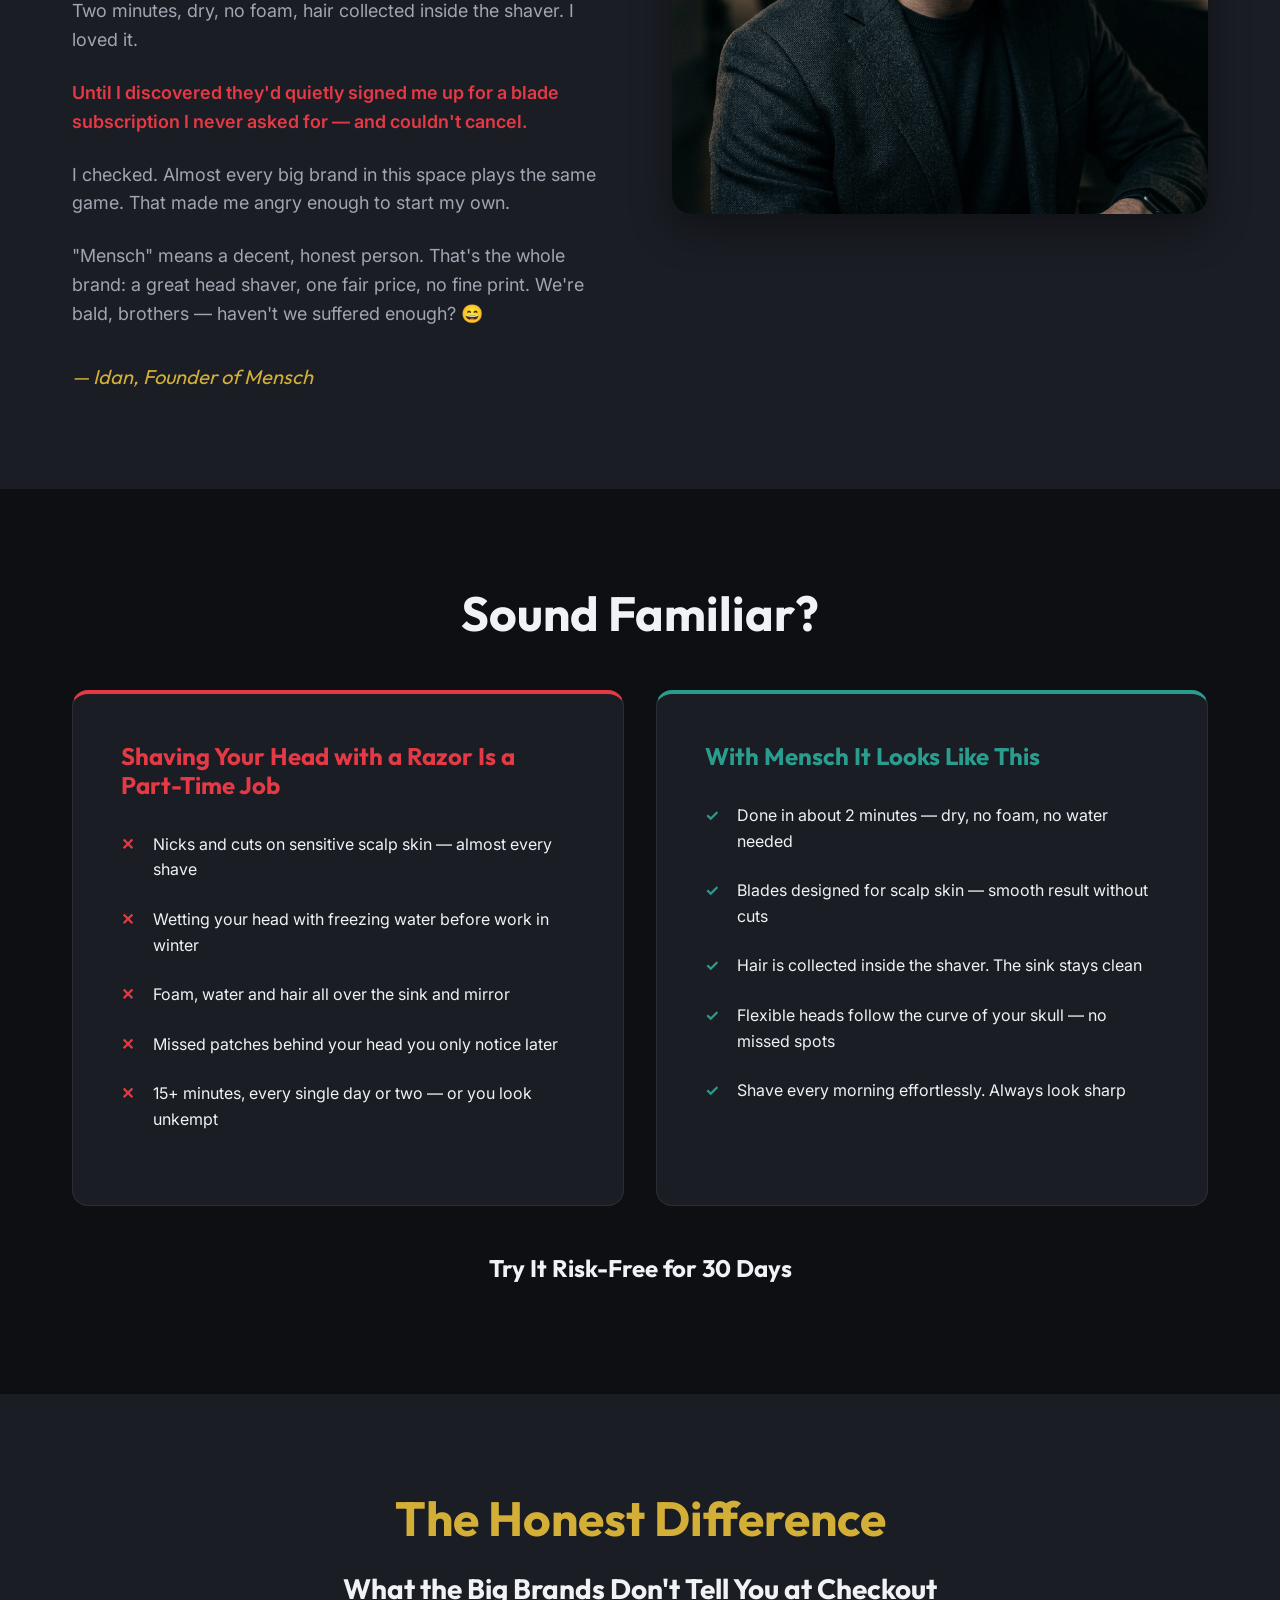
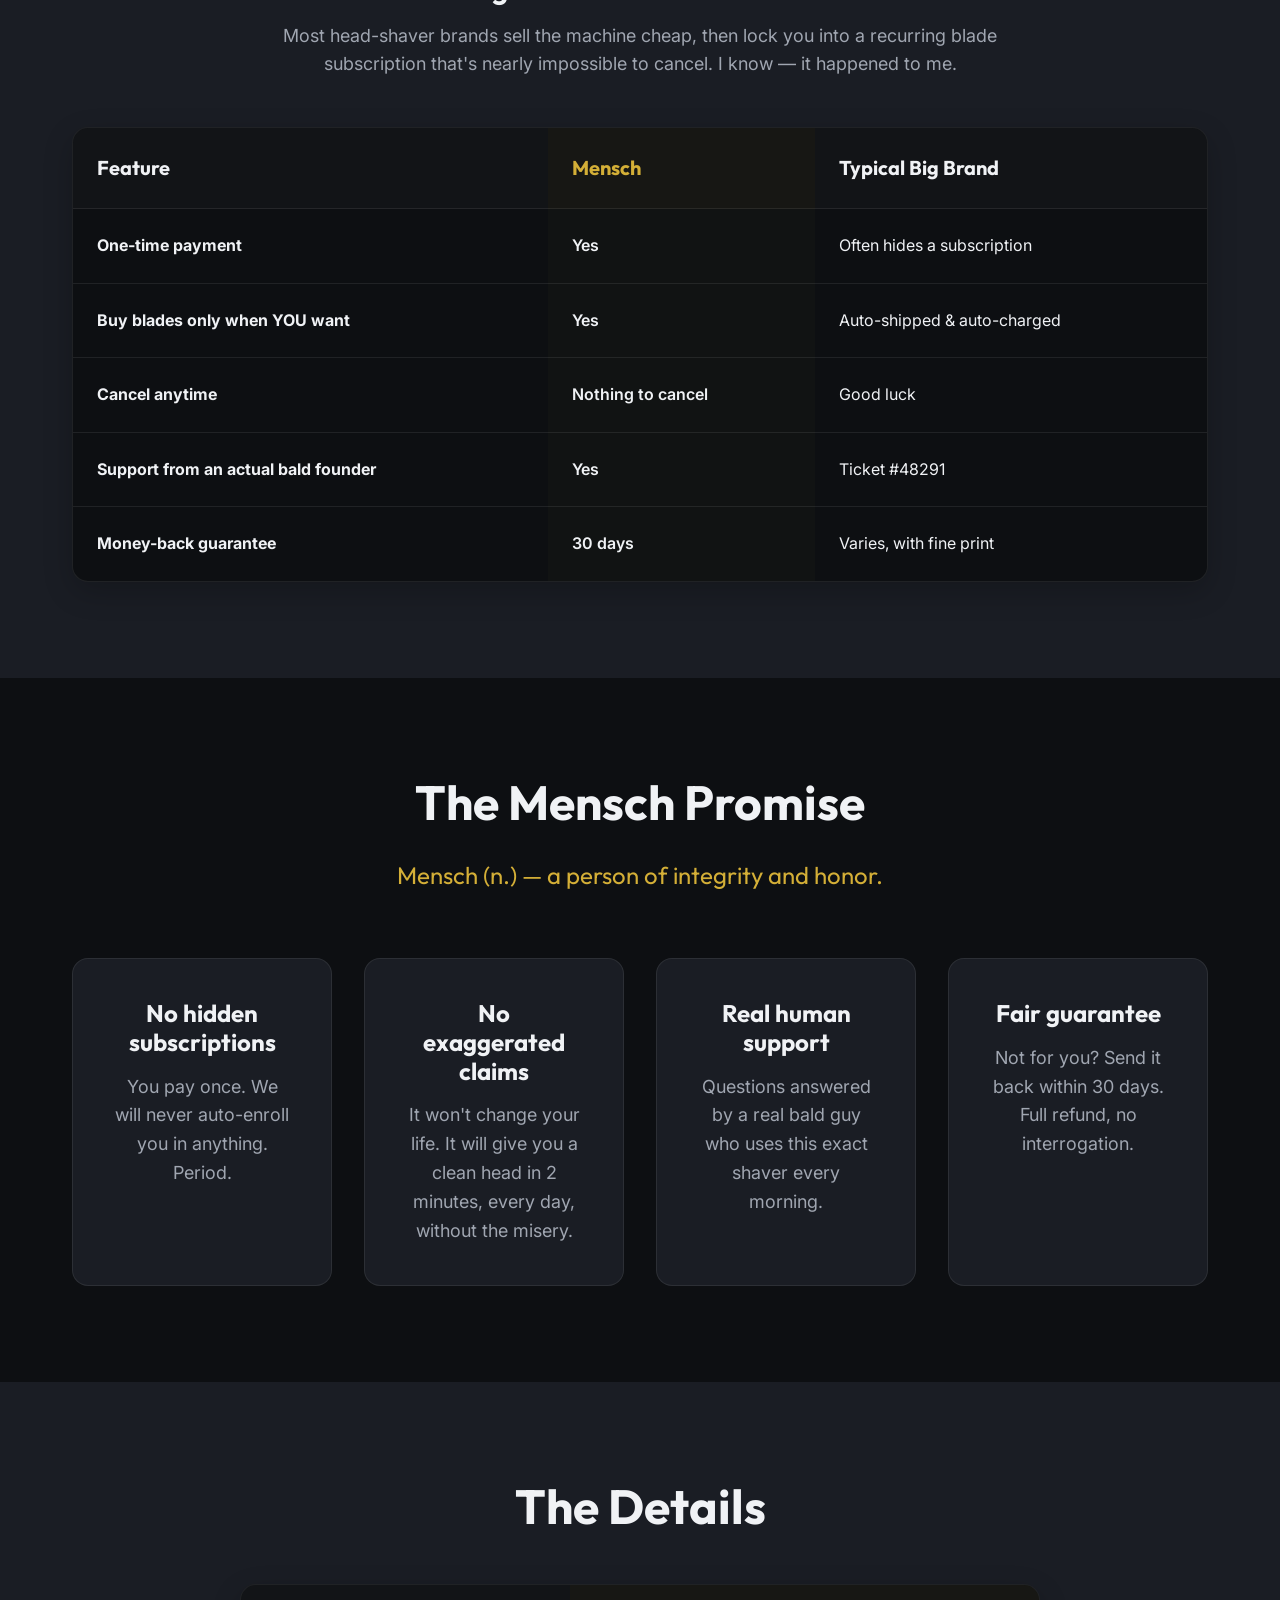
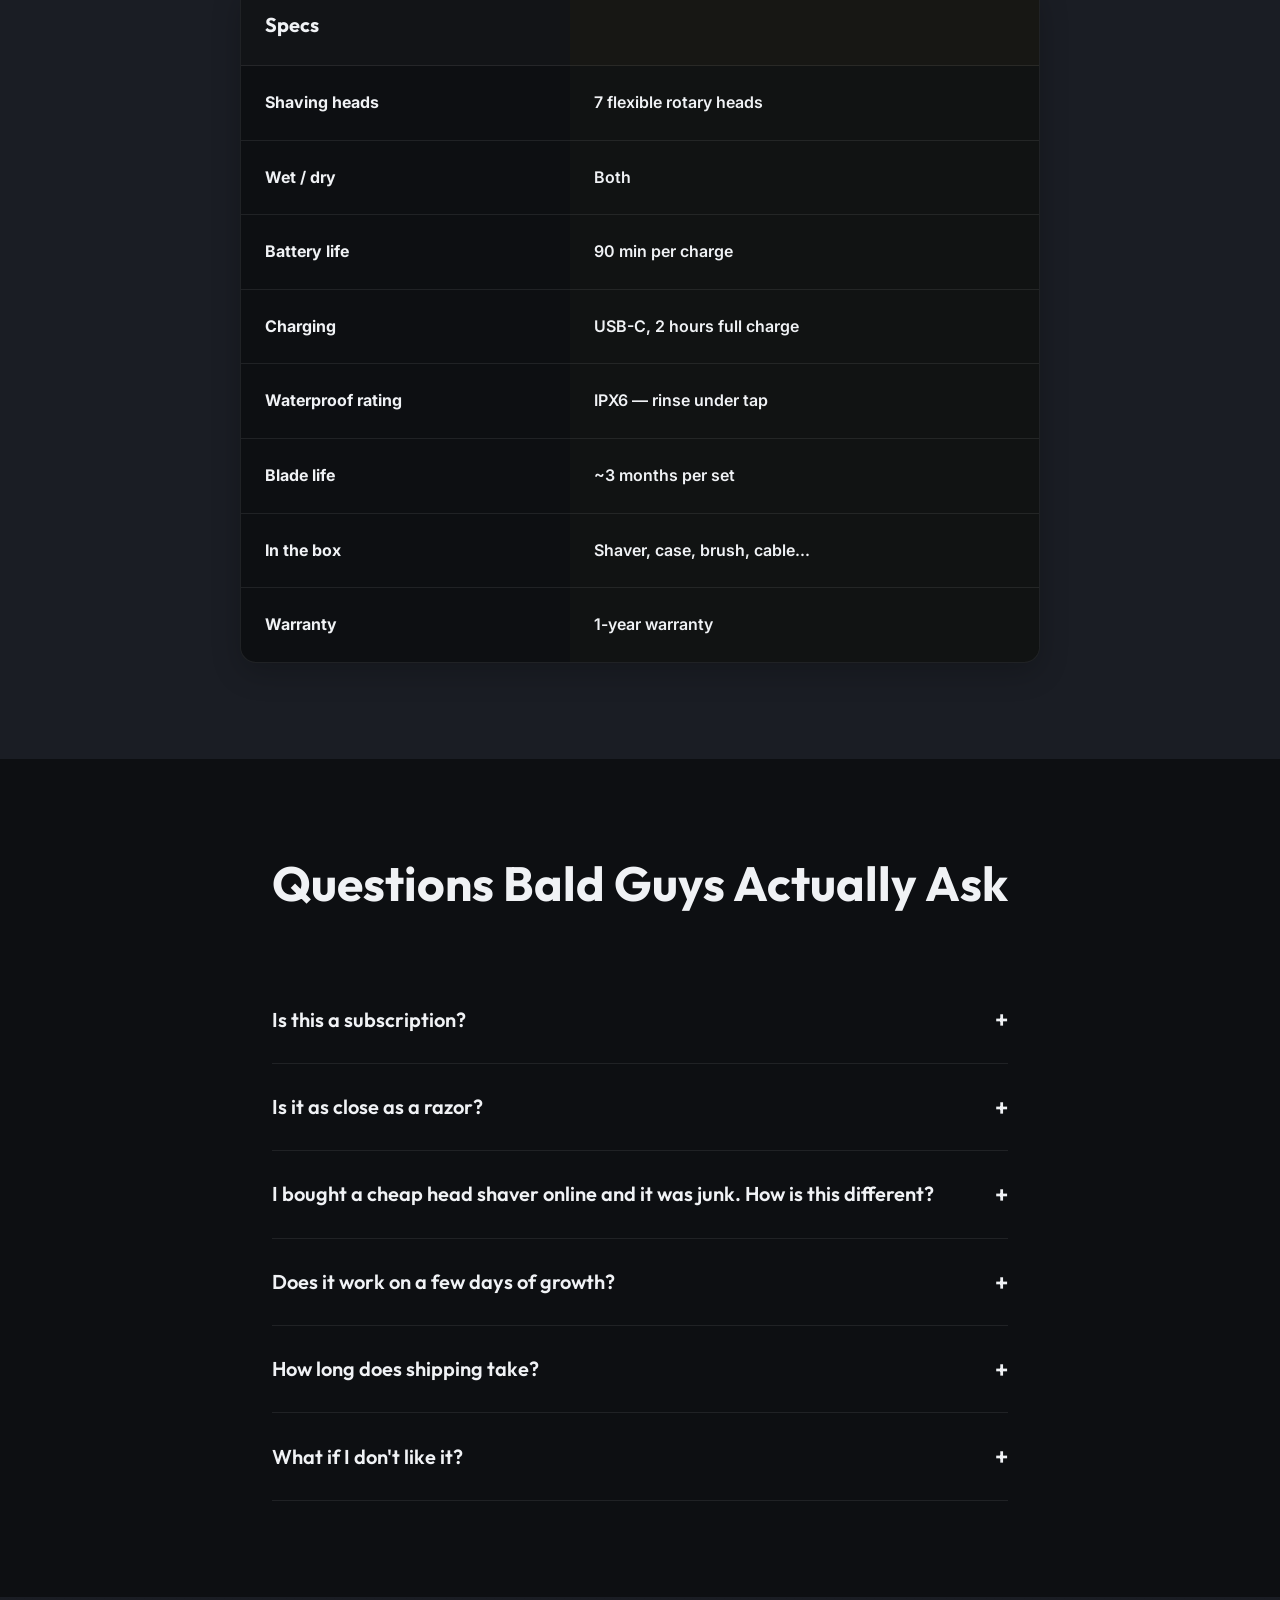
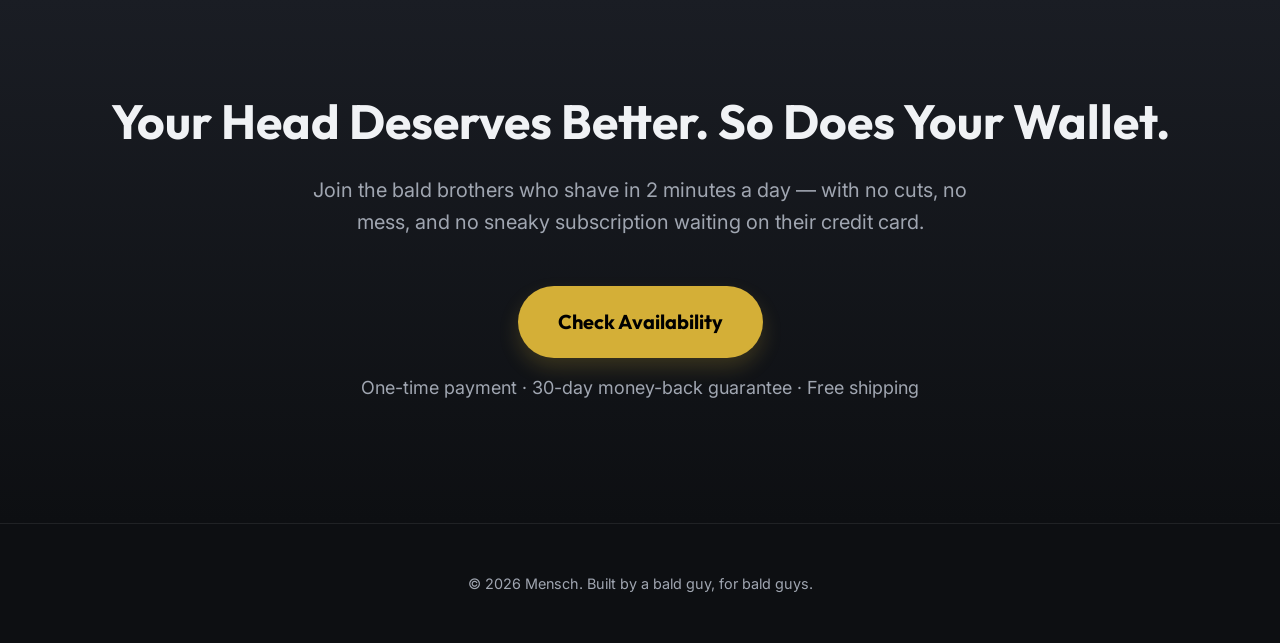
==== commit 4cb44b9d: "Add files via upload" ====
--- a/v2/index.html
+++ b/v2/index.html
@@ -10,6 +10,8 @@
     <link rel="preconnect" href="https://fonts.gstatic.com" crossorigin>
     <link href="https://fonts.googleapis.com/css2?family=Inter:wght@400;500;600&family=Outfit:wght@500;700;800&display=swap" rel="stylesheet">
     
+    <link rel="stylesheet" href="styles.css">
+
     <!-- Meta Pixel Code -->
     <script>
     !function(f,b,e,v,n,t,s)
--- a/v2/styles.css
+++ b/v2/styles.css
@@ -0,0 +1,468 @@
+:root {
+  --bg-color: #0d0f12;
+  --surface-color: #1a1d24;
+  --surface-color-light: #242831;
+  --text-primary: #f0f2f5;
+  --text-secondary: #a0a6b1;
+  --accent-color: #d4af37; /* Premium Gold */
+  --accent-hover: #b5952f;
+  --danger-color: #e63946;
+  --success-color: #2a9d8f;
+  --border-color: rgba(255,255,255,0.08);
+  
+  --font-heading: 'Outfit', sans-serif;
+  --font-body: 'Inter', sans-serif;
+}
+
+* {
+  margin: 0;
+  padding: 0;
+  box-sizing: border-box;
+}
+
+body {
+  background-color: var(--bg-color);
+  color: var(--text-primary);
+  font-family: var(--font-body);
+  line-height: 1.6;
+  -webkit-font-smoothing: antialiased;
+  overflow-x: hidden;
+}
+
+/* Typography */
+h1, h2, h3, h4 {
+  font-family: var(--font-heading);
+  font-weight: 700;
+  line-height: 1.2;
+}
+
+h1 {
+  font-size: clamp(2.5rem, 5vw, 4rem);
+  letter-spacing: -0.02em;
+  margin-bottom: 1rem;
+  background: linear-gradient(135deg, #fff 0%, #a0a6b1 100%);
+  -webkit-background-clip: text;
+  -webkit-text-fill-color: transparent;
+}
+
+h2 {
+  font-size: clamp(2rem, 4vw, 3rem);
+  margin-bottom: 1.5rem;
+}
+
+h3 {
+  font-size: 1.5rem;
+  margin-bottom: 1rem;
+  color: var(--accent-color);
+}
+
+p {
+  font-size: 1.125rem;
+  color: var(--text-secondary);
+  margin-bottom: 1.5rem;
+}
+
+/* Layout */
+.container {
+  max-width: 1200px;
+  margin: 0 auto;
+  padding: 0 2rem;
+}
+
+section {
+  padding: 6rem 0;
+}
+
+/* Hero Section */
+.hero {
+  min-height: 100vh;
+  display: flex;
+  align-items: center;
+  position: relative;
+  overflow: hidden;
+  padding-top: 6rem;
+  padding-bottom: 4rem;
+}
+
+.hero::before {
+  content: '';
+  position: absolute;
+  top: -10%;
+  right: -10%;
+  width: 60%;
+  height: 60%;
+  background: radial-gradient(circle, rgba(212, 175, 55, 0.1) 0%, transparent 70%);
+  z-index: 0;
+}
+
+.hero-content {
+  position: relative;
+  z-index: 1;
+  display: grid;
+  grid-template-columns: 1fr 1fr;
+  gap: 4rem;
+  align-items: center;
+}
+
+.brand-badge {
+  display: inline-block;
+  background: rgba(212, 175, 55, 0.1);
+  color: var(--accent-color);
+  padding: 0.5rem 1rem;
+  border-radius: 50px;
+  font-weight: 600;
+  font-size: 0.9rem;
+  margin-bottom: 1.5rem;
+  border: 1px solid rgba(212, 175, 55, 0.3);
+}
+
+.hero-subtitle {
+  font-size: 1.25rem;
+  color: var(--text-secondary);
+  margin-bottom: 2.5rem;
+}
+
+.hero-checklist {
+  list-style: none;
+  margin-top: 2rem;
+}
+
+.hero-checklist li {
+  display: flex;
+  align-items: center;
+  margin-bottom: 1rem;
+  font-size: 1.1rem;
+  color: var(--text-primary);
+}
+
+.hero-checklist li svg {
+  width: 24px;
+  height: 24px;
+  fill: var(--success-color);
+  margin-right: 1rem;
+  flex-shrink: 0;
+}
+
+.hero-image-container {
+  position: relative;
+  border-radius: 24px;
+  overflow: hidden;
+  box-shadow: 0 20px 50px rgba(0,0,0,0.5);
+  border: 1px solid var(--border-color);
+}
+
+.hero-image-container img {
+  width: 100%;
+  height: auto;
+  display: block;
+}
+
+/* Buttons */
+.cta-button {
+  display: inline-block;
+  background: var(--accent-color);
+  color: #000;
+  font-family: var(--font-heading);
+  font-weight: 700;
+  font-size: 1.25rem;
+  padding: 1.25rem 2.5rem;
+  border-radius: 50px;
+  text-decoration: none;
+  transition: all 0.3s ease;
+  box-shadow: 0 10px 20px rgba(212, 175, 55, 0.2);
+  border: none;
+  cursor: pointer;
+  text-align: center;
+}
+
+.cta-button:hover {
+  background: var(--accent-hover);
+  transform: translateY(-3px);
+  box-shadow: 0 15px 30px rgba(212, 175, 55, 0.3);
+}
+
+.payment-guarantee {
+  font-size: 0.9rem;
+  color: var(--text-secondary);
+  text-align: center;
+  margin-top: 1rem;
+  display: block;
+}
+
+/* Story Section */
+.story-section {
+  background-color: var(--surface-color);
+}
+
+.story-grid {
+  display: grid;
+  grid-template-columns: 1fr 1fr;
+  gap: 4rem;
+  align-items: center;
+}
+
+.story-image {
+  border-radius: 20px;
+  overflow: hidden;
+  box-shadow: 0 15px 40px rgba(0,0,0,0.4);
+}
+
+.story-image img {
+  width: 100%;
+  height: auto;
+  display: block;
+  filter: grayscale(20%);
+}
+
+.signature {
+  font-family: 'Outfit', sans-serif;
+  font-size: 1.25rem;
+  color: var(--accent-color);
+  margin-top: 2rem;
+  font-style: italic;
+}
+
+/* Compare Pain vs Gain */
+.pain-gain-section {
+  padding: 6rem 0;
+}
+
+.pain-gain-grid {
+  display: grid;
+  grid-template-columns: 1fr 1fr;
+  gap: 2rem;
+  margin-top: 3rem;
+}
+
+.pain-box, .gain-box {
+  background: var(--surface-color);
+  padding: 3rem;
+  border-radius: 16px;
+  border: 1px solid var(--border-color);
+}
+
+.pain-box {
+  border-top: 4px solid var(--danger-color);
+}
+
+.gain-box {
+  border-top: 4px solid var(--success-color);
+}
+
+.pain-box h3 { color: var(--danger-color); }
+.gain-box h3 { color: var(--success-color); }
+
+.feature-list {
+  list-style: none;
+}
+
+.feature-list li {
+  position: relative;
+  padding-left: 2rem;
+  margin-bottom: 1.5rem;
+  color: var(--text-primary);
+}
+
+.pain-box .feature-list li::before {
+  content: '✕';
+  position: absolute;
+  left: 0;
+  color: var(--danger-color);
+  font-weight: bold;
+}
+
+.gain-box .feature-list li::before {
+  content: '✓';
+  position: absolute;
+  left: 0;
+  color: var(--success-color);
+  font-weight: bold;
+}
+
+/* Tables */
+.table-section {
+  background: var(--surface-color);
+}
+
+.table-container {
+  overflow-x: auto;
+  background: var(--bg-color);
+  border-radius: 16px;
+  border: 1px solid var(--border-color);
+  box-shadow: 0 10px 30px rgba(0,0,0,0.2);
+  margin-top: 3rem;
+}
+
+table {
+  width: 100%;
+  border-collapse: collapse;
+  text-align: left;
+}
+
+th, td {
+  padding: 1.5rem;
+  border-bottom: 1px solid var(--border-color);
+}
+
+th {
+  font-family: var(--font-heading);
+  font-size: 1.25rem;
+  color: var(--text-primary);
+  background: rgba(255,255,255,0.02);
+}
+
+th:nth-child(2) { color: var(--accent-color); background: rgba(212, 175, 55, 0.05); }
+td:nth-child(2) { font-weight: 600; color: var(--text-primary); background: rgba(212, 175, 55, 0.02); }
+
+tr:last-child td { border-bottom: none; }
+
+/* Promise Grid */
+.promise-grid {
+  display: grid;
+  grid-template-columns: repeat(auto-fit, minmax(250px, 1fr));
+  gap: 2rem;
+  margin-top: 3rem;
+}
+
+.promise-card {
+  background: var(--surface-color);
+  padding: 2.5rem;
+  border-radius: 16px;
+  border: 1px solid var(--border-color);
+  text-align: center;
+  transition: transform 0.3s ease;
+}
+
+.promise-card:hover {
+  transform: translateY(-5px);
+  border-color: rgba(212, 175, 55, 0.3);
+}
+
+/* FAQ Accordion */
+.faq-section {
+  max-width: 800px;
+  margin: 0 auto;
+}
+
+.faq-item {
+  border-bottom: 1px solid var(--border-color);
+  padding: 1.5rem 0;
+}
+
+.faq-question {
+  display: flex;
+  justify-content: space-between;
+  align-items: center;
+  cursor: pointer;
+  font-family: var(--font-heading);
+  font-size: 1.25rem;
+  font-weight: 600;
+  color: var(--text-primary);
+  transition: color 0.3s ease;
+}
+
+.faq-question:hover {
+  color: var(--accent-color);
+}
+
+.faq-icon {
+  font-size: 1.5rem;
+  transition: transform 0.3s ease;
+}
+
+.faq-item.active .faq-icon {
+  transform: rotate(45deg);
+  color: var(--accent-color);
+}
+
+.faq-answer {
+  max-height: 0;
+  overflow: hidden;
+  transition: max-height 0.3s ease;
+  color: var(--text-secondary);
+}
+
+.faq-answer p {
+  padding-top: 1rem;
+  margin-bottom: 0;
+}
+
+/* Footer */
+footer {
+  text-align: center;
+  padding: 3rem 0;
+  border-top: 1px solid var(--border-color);
+  color: var(--text-secondary);
+  font-size: 0.9rem;
+}
+
+/* Responsive */
+@media (max-width: 992px) {
+  .hero-content, .story-grid, .pain-gain-grid {
+    grid-template-columns: 1fr;
+  }
+  .story-image { order: -1; }
+  .hero { padding-top: 8rem; }
+}
+
+/* Animations */
+.fade-in {
+  opacity: 0;
+  transform: translateY(30px);
+  transition: opacity 0.8s cubic-bezier(0.2, 0.8, 0.2, 1), transform 0.8s cubic-bezier(0.2, 0.8, 0.2, 1);
+}
+.fade-in.visible {
+  opacity: 1;
+  transform: translateY(0);
+}
+
+/* Floating CTA */
+.floating-cta {
+  position: fixed;
+  bottom: 30px;
+  right: 30px;
+  background: var(--accent-color);
+  color: #000;
+  font-family: var(--font-heading);
+  font-weight: 700;
+  font-size: 1.1rem;
+  padding: 1rem 2rem;
+  border-radius: 50px;
+  text-decoration: none;
+  box-shadow: 0 10px 20px rgba(0,0,0,0.5), 0 0 20px rgba(212, 175, 55, 0.4);
+  z-index: 999;
+  opacity: 0;
+  visibility: hidden;
+  transform: translateY(20px);
+  transition: all 0.4s cubic-bezier(0.175, 0.885, 0.32, 1.275);
+}
+
+.floating-cta.visible {
+  opacity: 1;
+  visibility: visible;
+  transform: translateY(0);
+}
+
+.floating-cta:hover {
+  background: var(--accent-hover);
+  transform: translateY(-3px);
+  box-shadow: 0 15px 30px rgba(0,0,0,0.6), 0 0 30px rgba(212, 175, 55, 0.6);
+}
+
+@media (max-width: 768px) {
+  .floating-cta {
+    bottom: 20px;
+    right: 50%;
+    transform: translate(50%, 20px);
+    width: 90%;
+    text-align: center;
+    padding: 1.2rem;
+    font-size: 1.2rem;
+  }
+  .floating-cta.visible {
+    transform: translate(50%, 0);
+  }
+  .floating-cta:hover {
+    transform: translate(50%, -3px);
+  }
+}
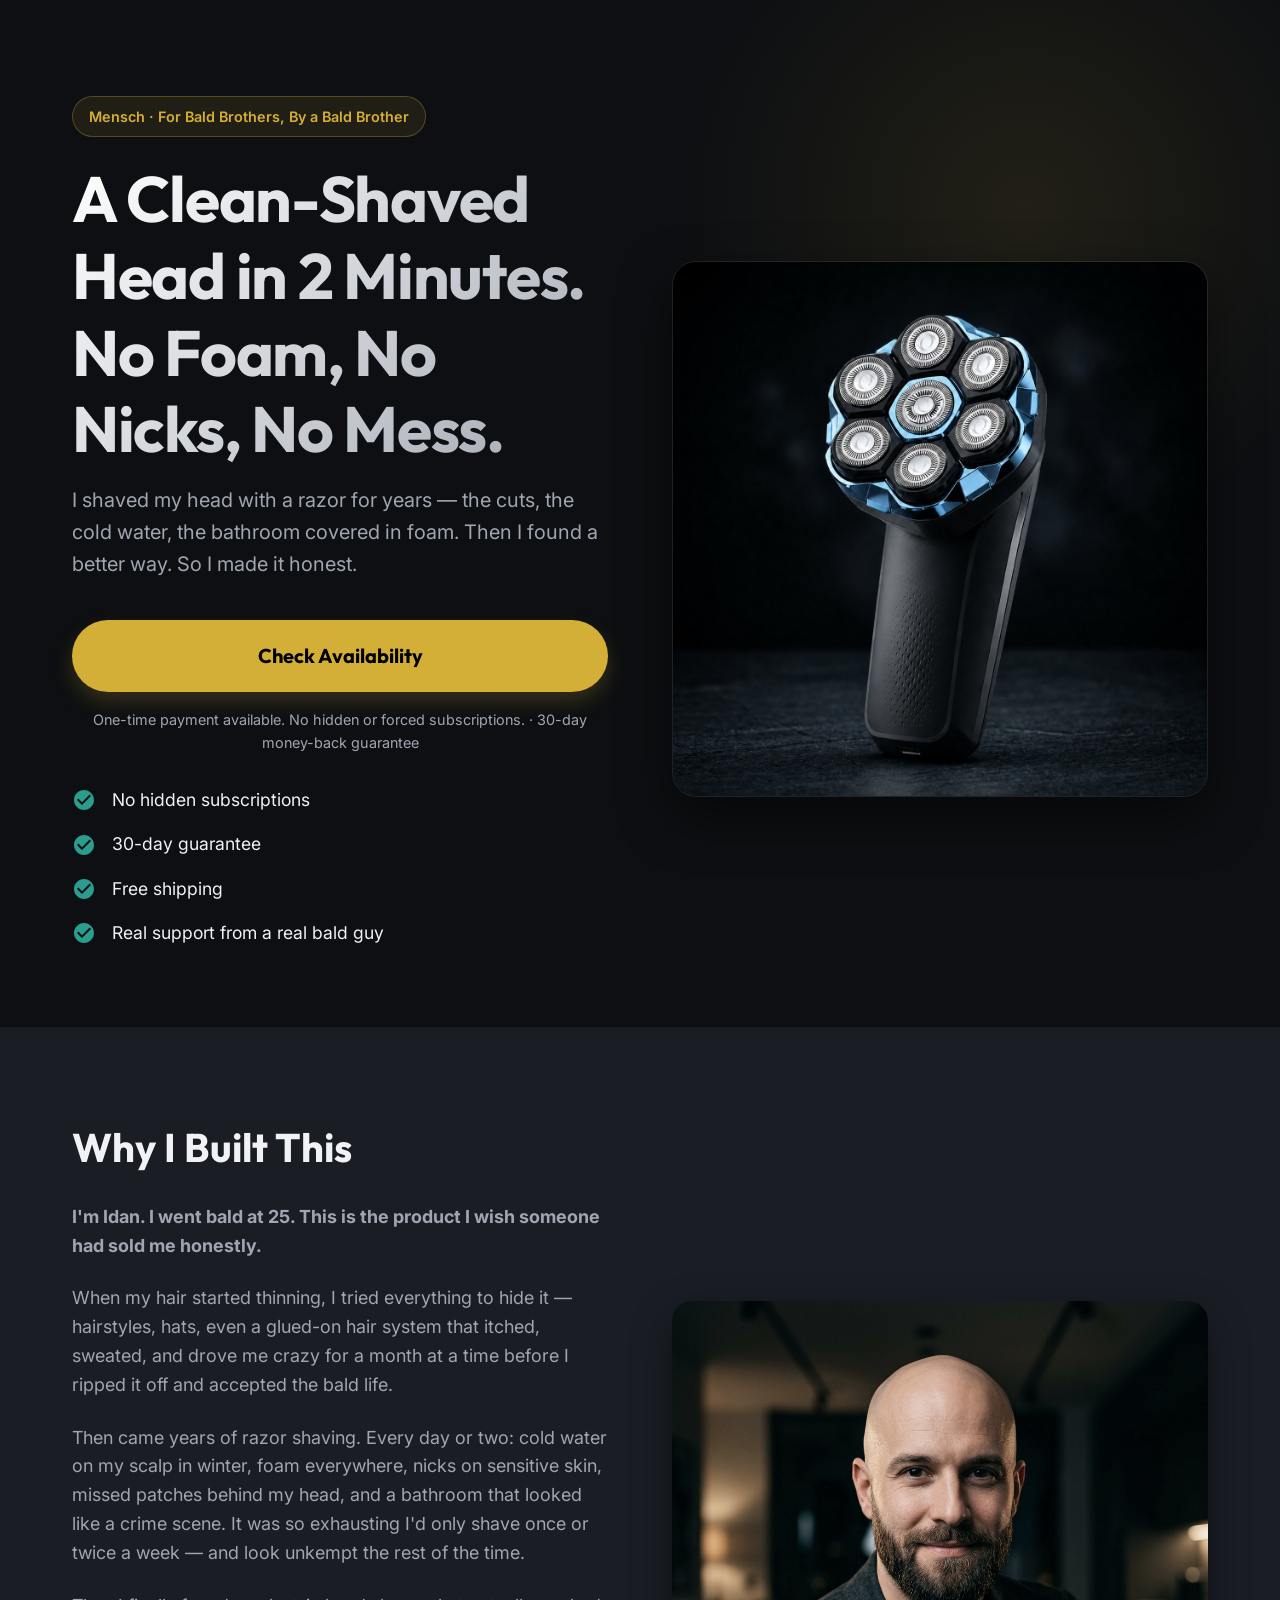
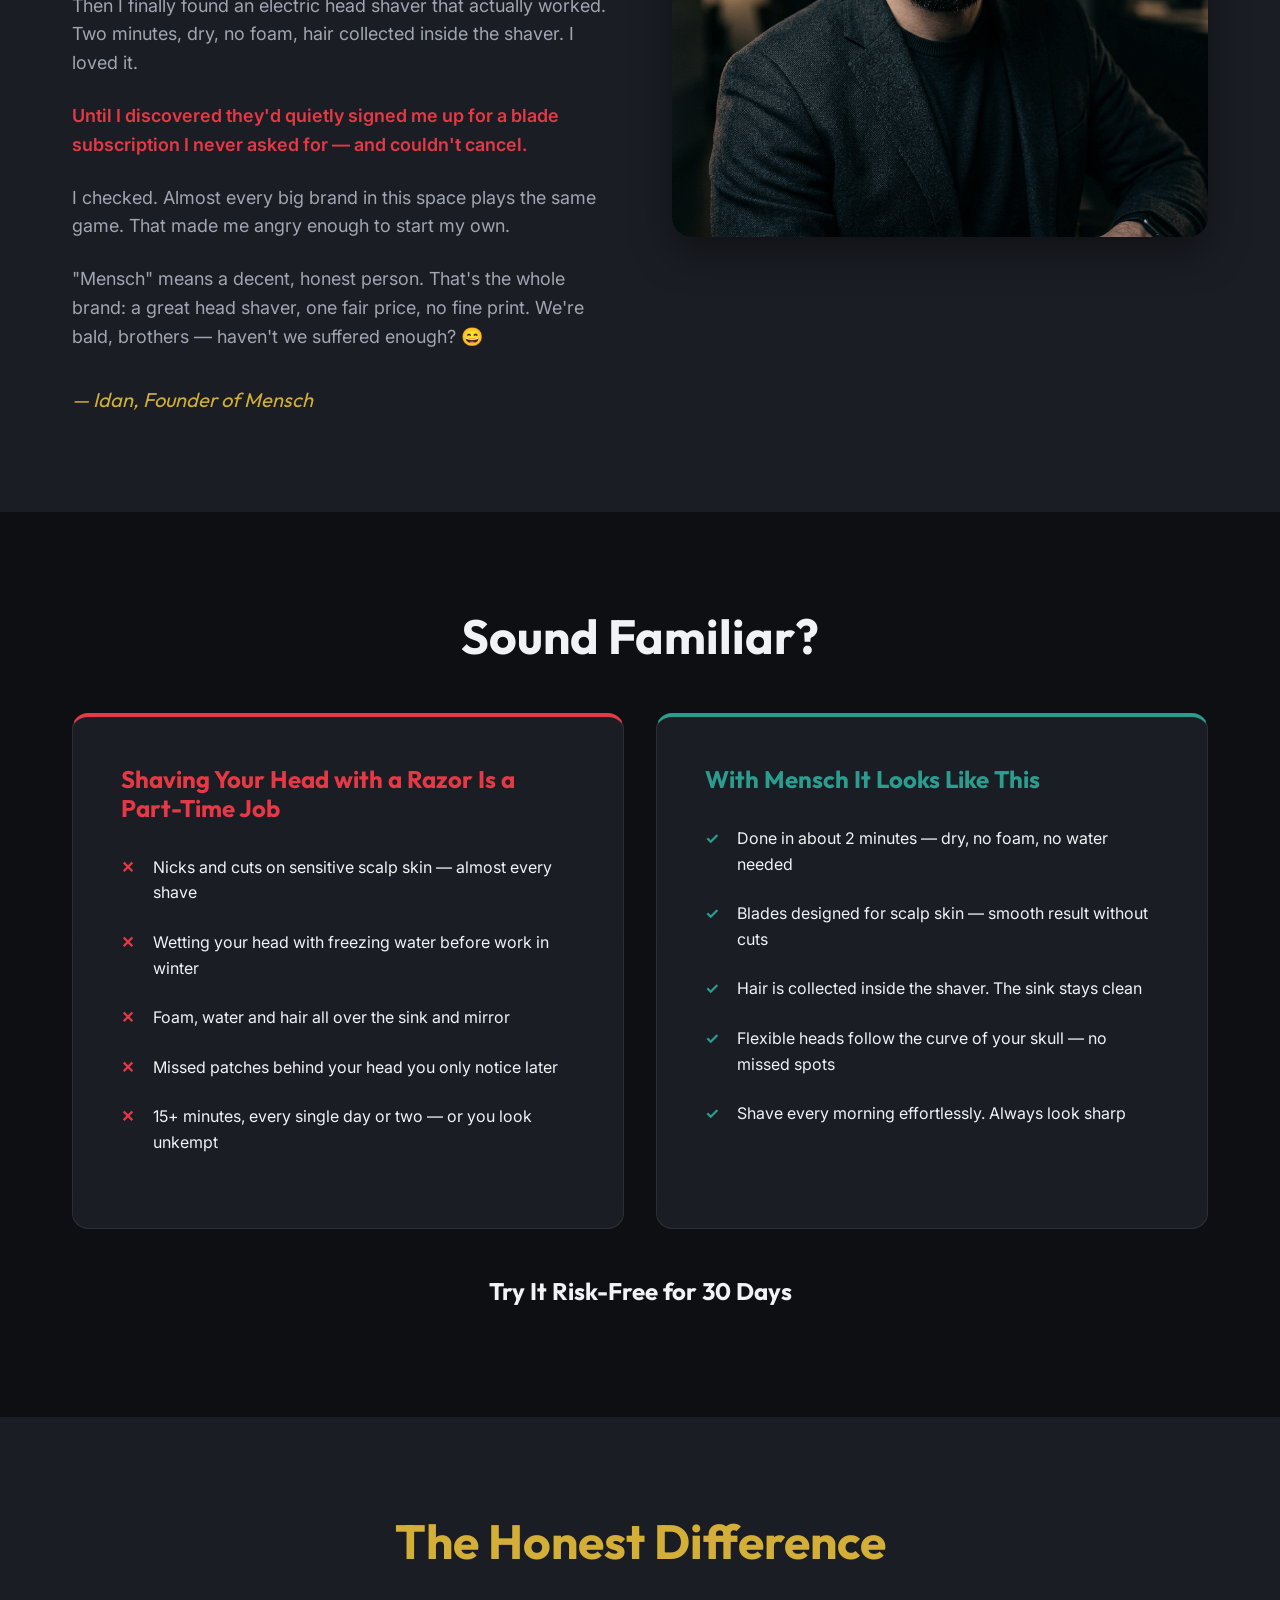
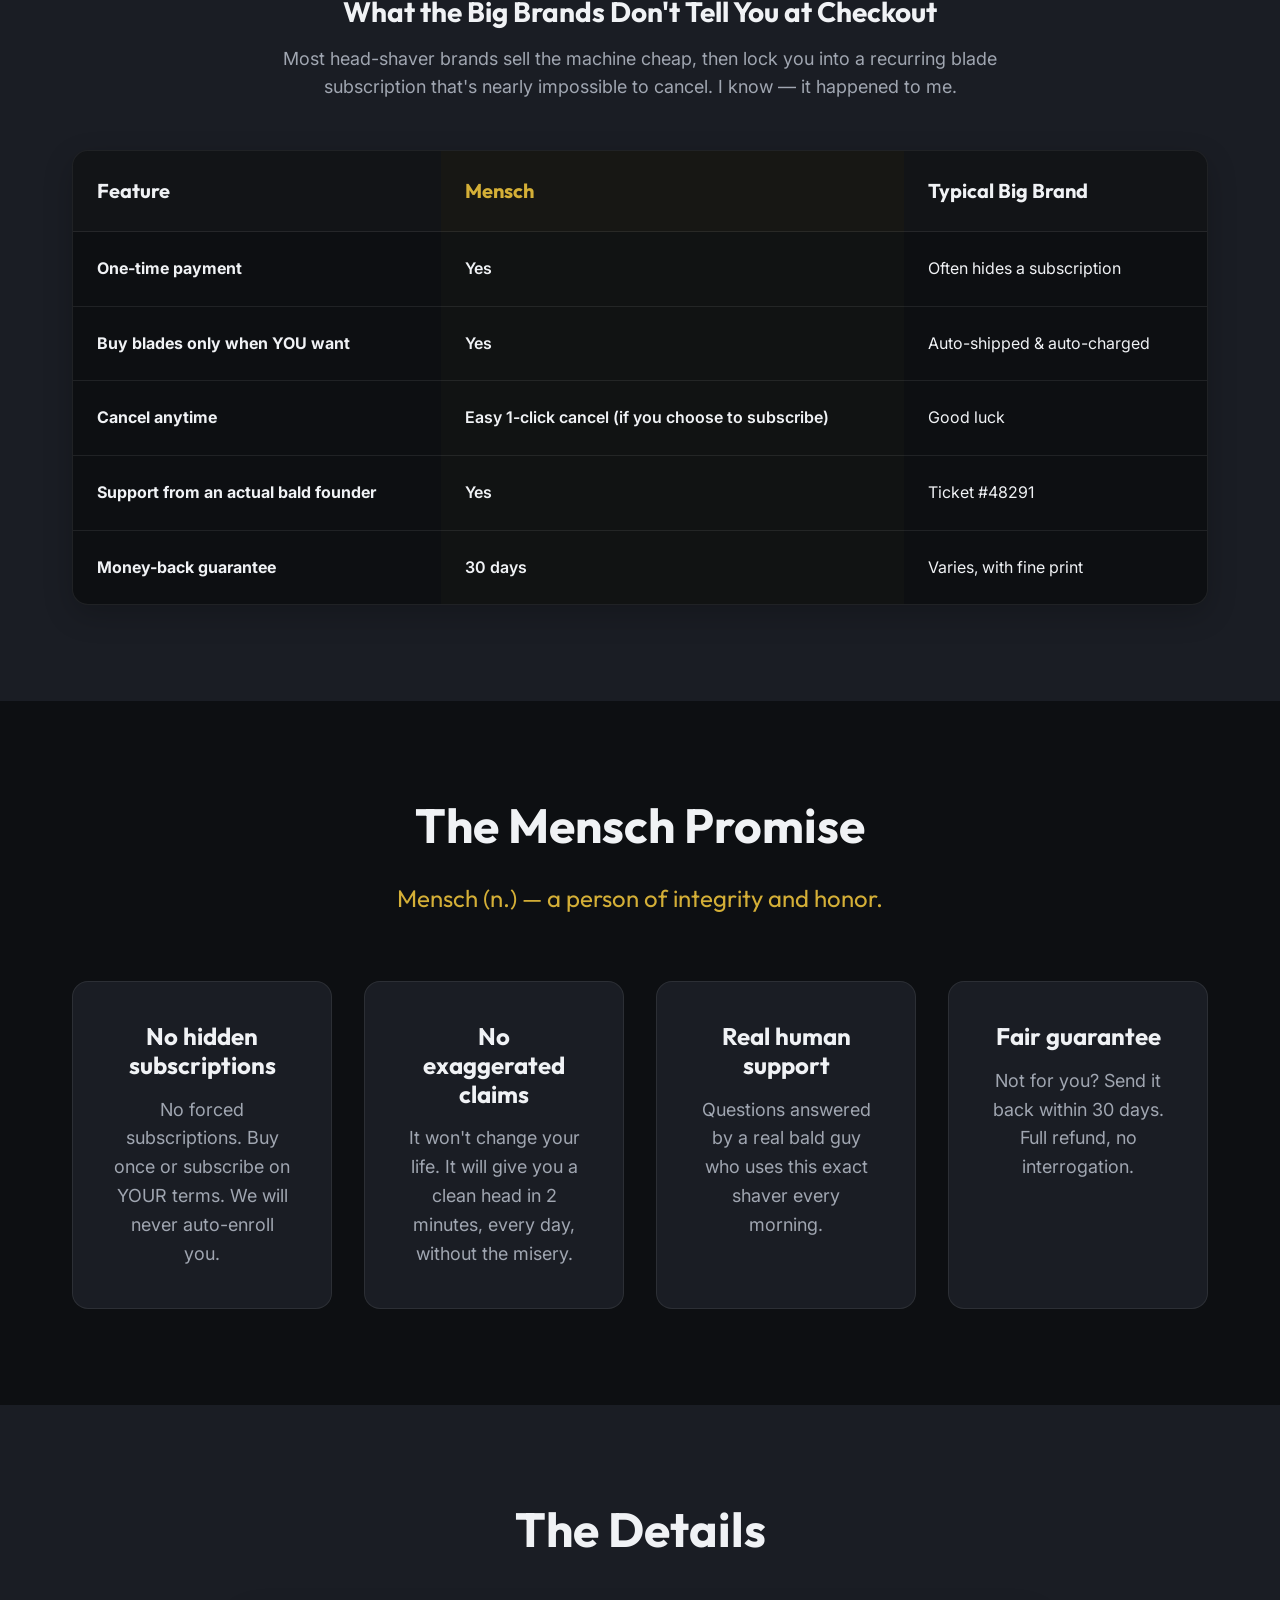
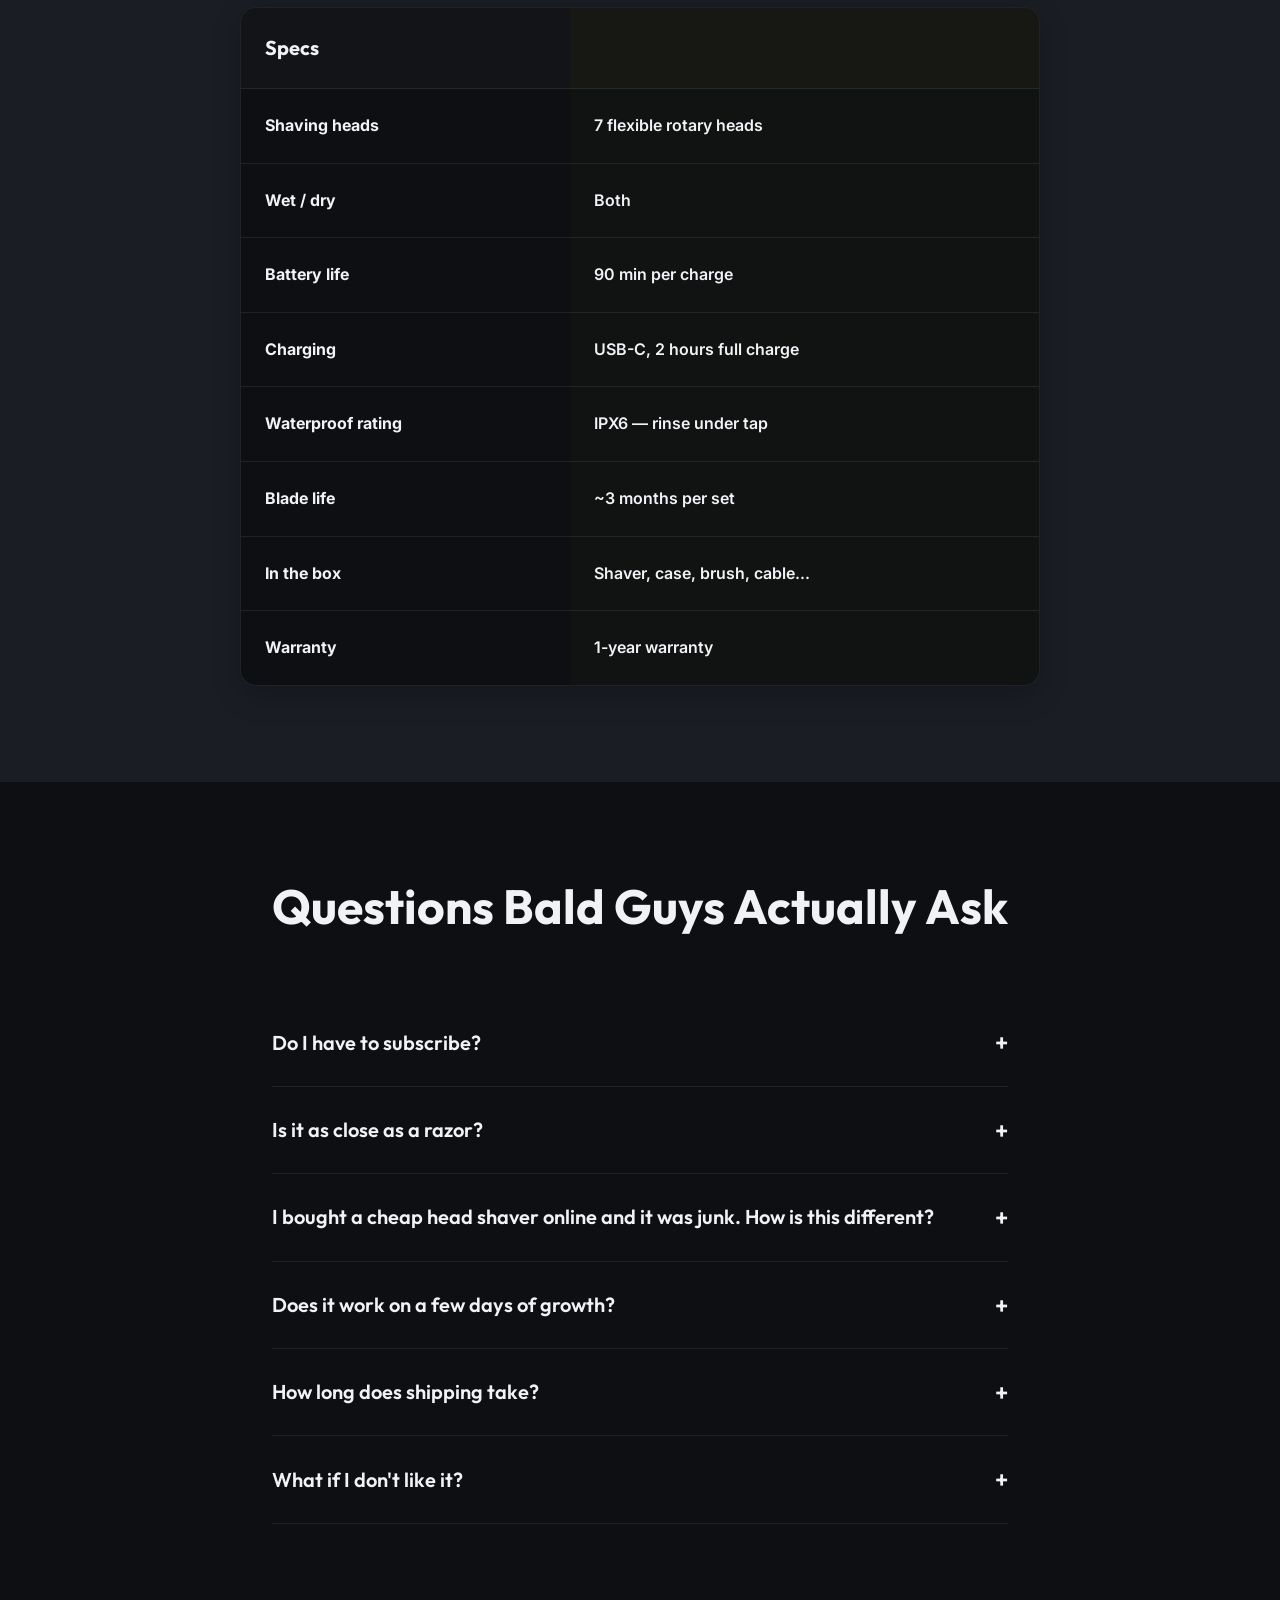
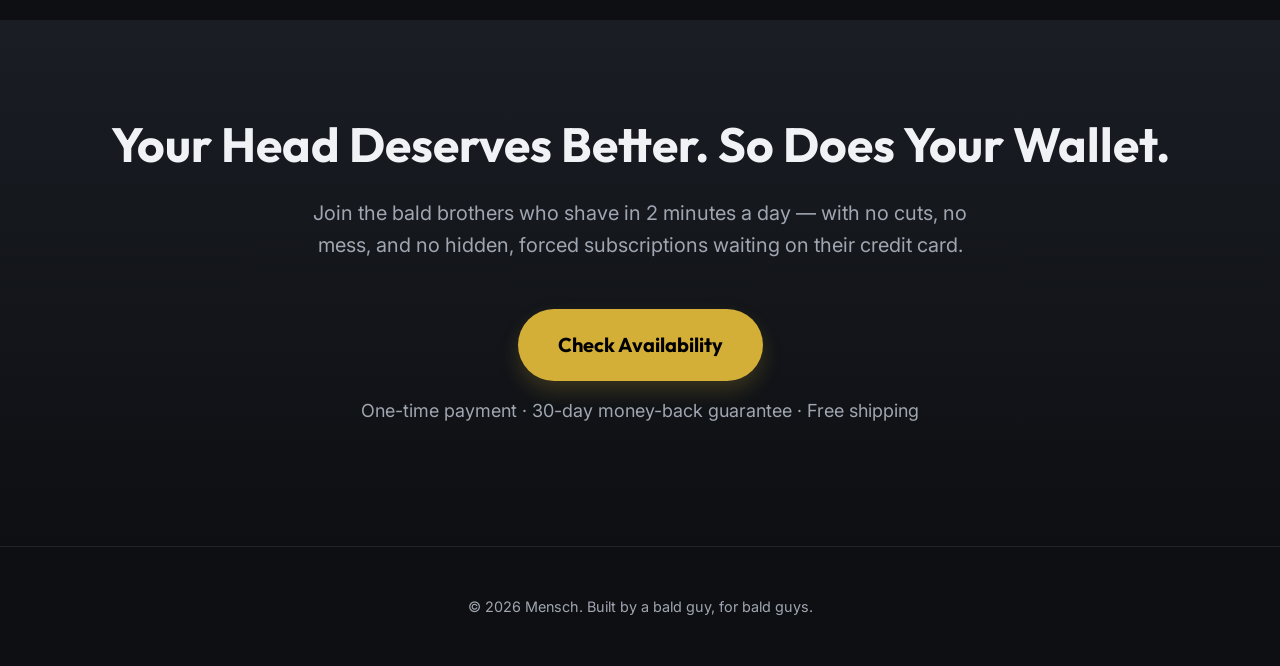
==== commit 9ea9454d: "Add files via upload" ====
--- a/v2/index.html
+++ b/v2/index.html
@@ -41,7 +41,7 @@
                 <p class="hero-subtitle">I shaved my head with a razor for years — the cuts, the cold water, the bathroom covered in foam. Then I found a better way. So I made it honest.</p>
                 
                 <a href="https://trymensch.com/products/mensch-v7" class="cta-button" style="display: block; margin-bottom: 0.5rem;">Check Availability</a>
-                <span class="payment-guarantee">One-time payment. No subscription. Ever. &middot; 30-day money-back guarantee</span>
+                <span class="payment-guarantee">One-time payment available. No hidden or forced subscriptions. &middot; 30-day money-back guarantee</span>
 
                 <ul class="hero-checklist">
                     <li>
@@ -157,7 +157,7 @@
                         </tr>
                         <tr>
                             <td><strong>Cancel anytime</strong></td>
-                            <td>Nothing to cancel</td>
+                            <td>Easy 1-click cancel (if you choose to subscribe)</td>
                             <td>Good luck</td>
                         </tr>
                         <tr>
@@ -187,7 +187,7 @@
             <div class="promise-grid">
                 <div class="promise-card">
                     <h3 style="color: var(--text-primary);">No hidden subscriptions</h3>
-                    <p style="margin-bottom: 0;">You pay once. We will never auto-enroll you in anything. Period.</p>
+                    <p style="margin-bottom: 0;">No forced subscriptions. Buy once or subscribe on YOUR terms. We will never auto-enroll you.</p>
                 </div>
                 <div class="promise-card">
                     <h3 style="color: var(--text-primary);">No exaggerated claims</h3>
@@ -265,11 +265,11 @@
             
             <div class="faq-item">
                 <div class="faq-question">
-                    Is this a subscription?
-                    <span class="faq-icon">+</span>
-                </div>
-                <div class="faq-answer">
-                    <p>No. You buy the shaver once. When you eventually need new blades, you order them yourself — if and when you want. We will never auto-charge you.</p>
+                    Do I have to subscribe?
+                    <span class="faq-icon">+</span>
+                </div>
+                <div class="faq-answer">
+                    <p>No. You can buy the shaver once without any strings attached. We do offer a subscribe-and-save option for replacement blades, but it's 100% optional.</p>
                 </div>
             </div>
             
@@ -329,7 +329,7 @@
     <section id="cta" style="padding: 6rem 0; text-align: center; background: linear-gradient(180deg, var(--surface-color) 0%, var(--bg-color) 100%);">
         <div class="container fade-in">
             <h2>Your Head Deserves Better. So Does Your Wallet.</h2>
-            <p style="font-size: 1.25rem; max-width: 700px; margin: 0 auto 3rem auto;">Join the bald brothers who shave in 2 minutes a day — with no cuts, no mess, and no sneaky subscription waiting on their credit card.</p>
+            <p style="font-size: 1.25rem; max-width: 700px; margin: 0 auto 3rem auto;">Join the bald brothers who shave in 2 minutes a day — with no cuts, no mess, and no hidden, forced subscriptions waiting on their credit card.</p>
             
             <a href="https://trymensch.com/products/mensch-v7" class="cta-button">Check Availability</a>
             <p style="margin-top: 1rem;">One-time payment &middot; 30-day money-back guarantee &middot; Free shipping</p>
